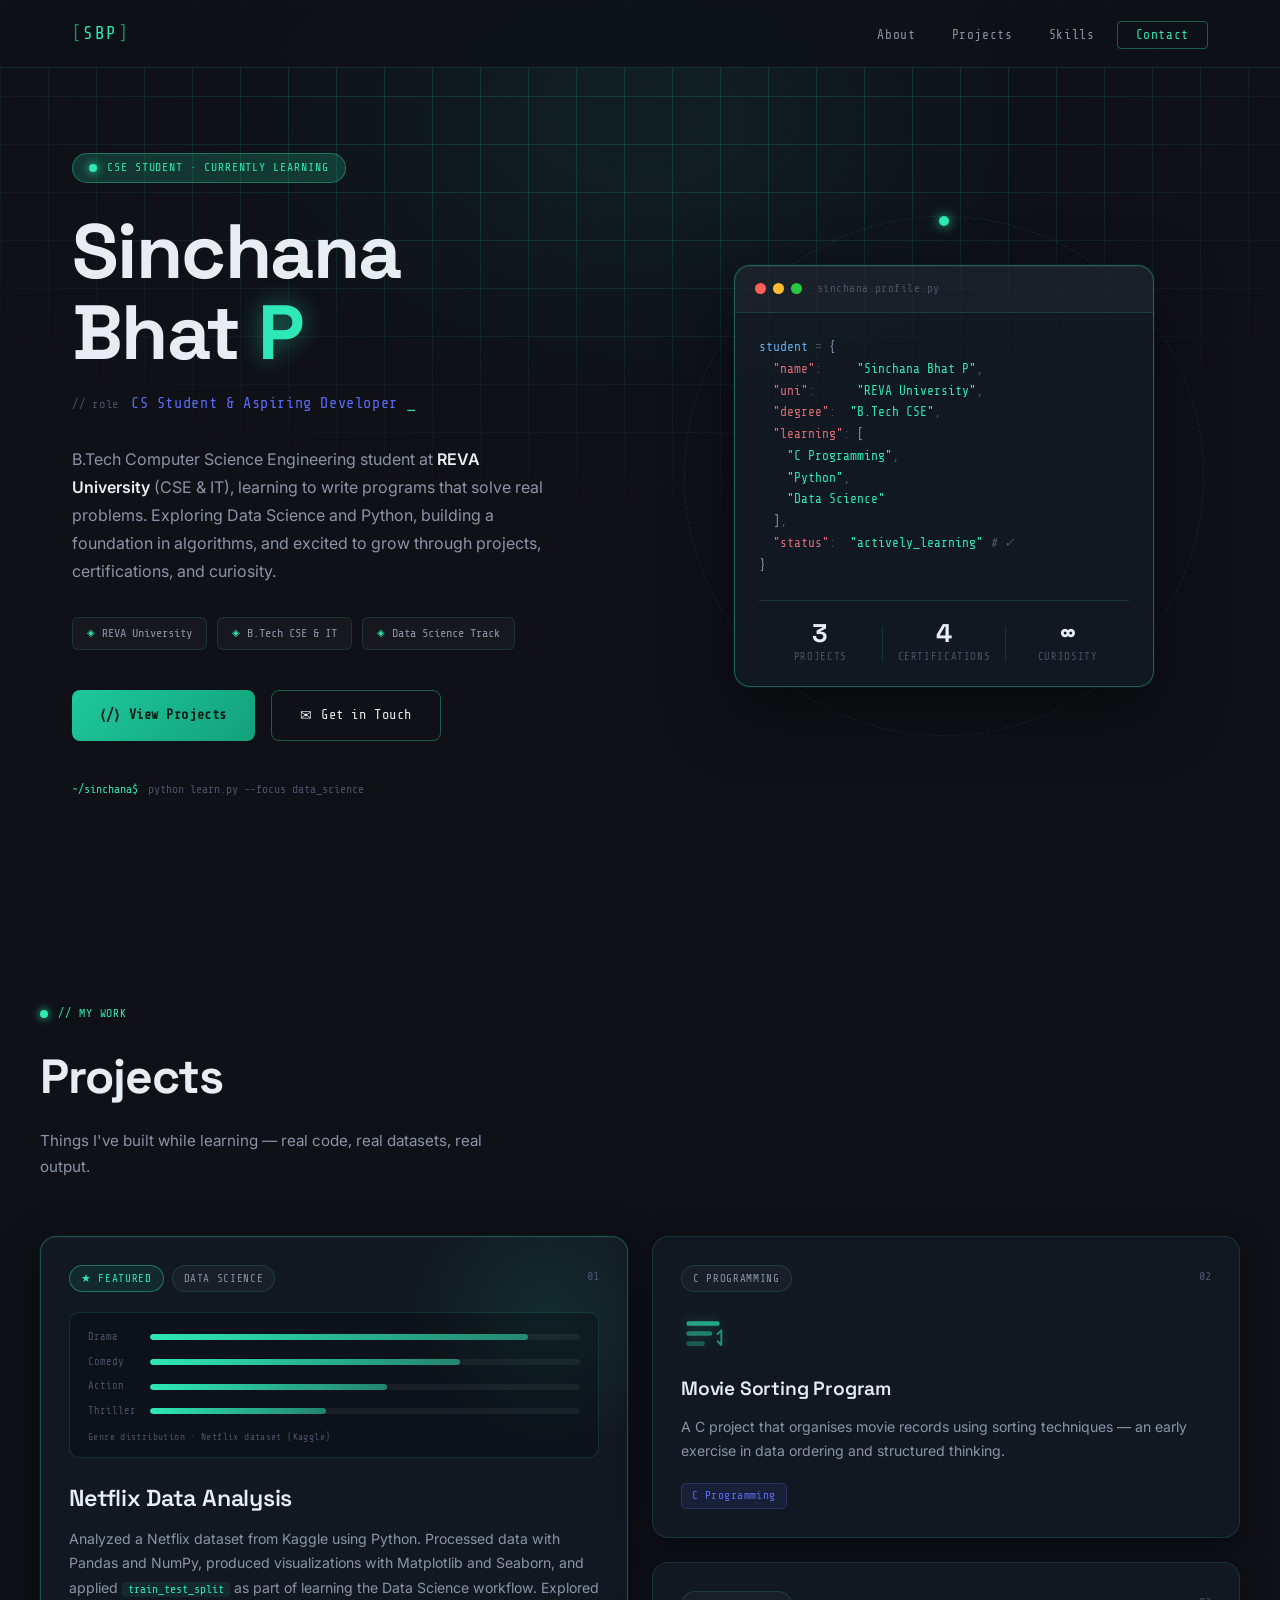
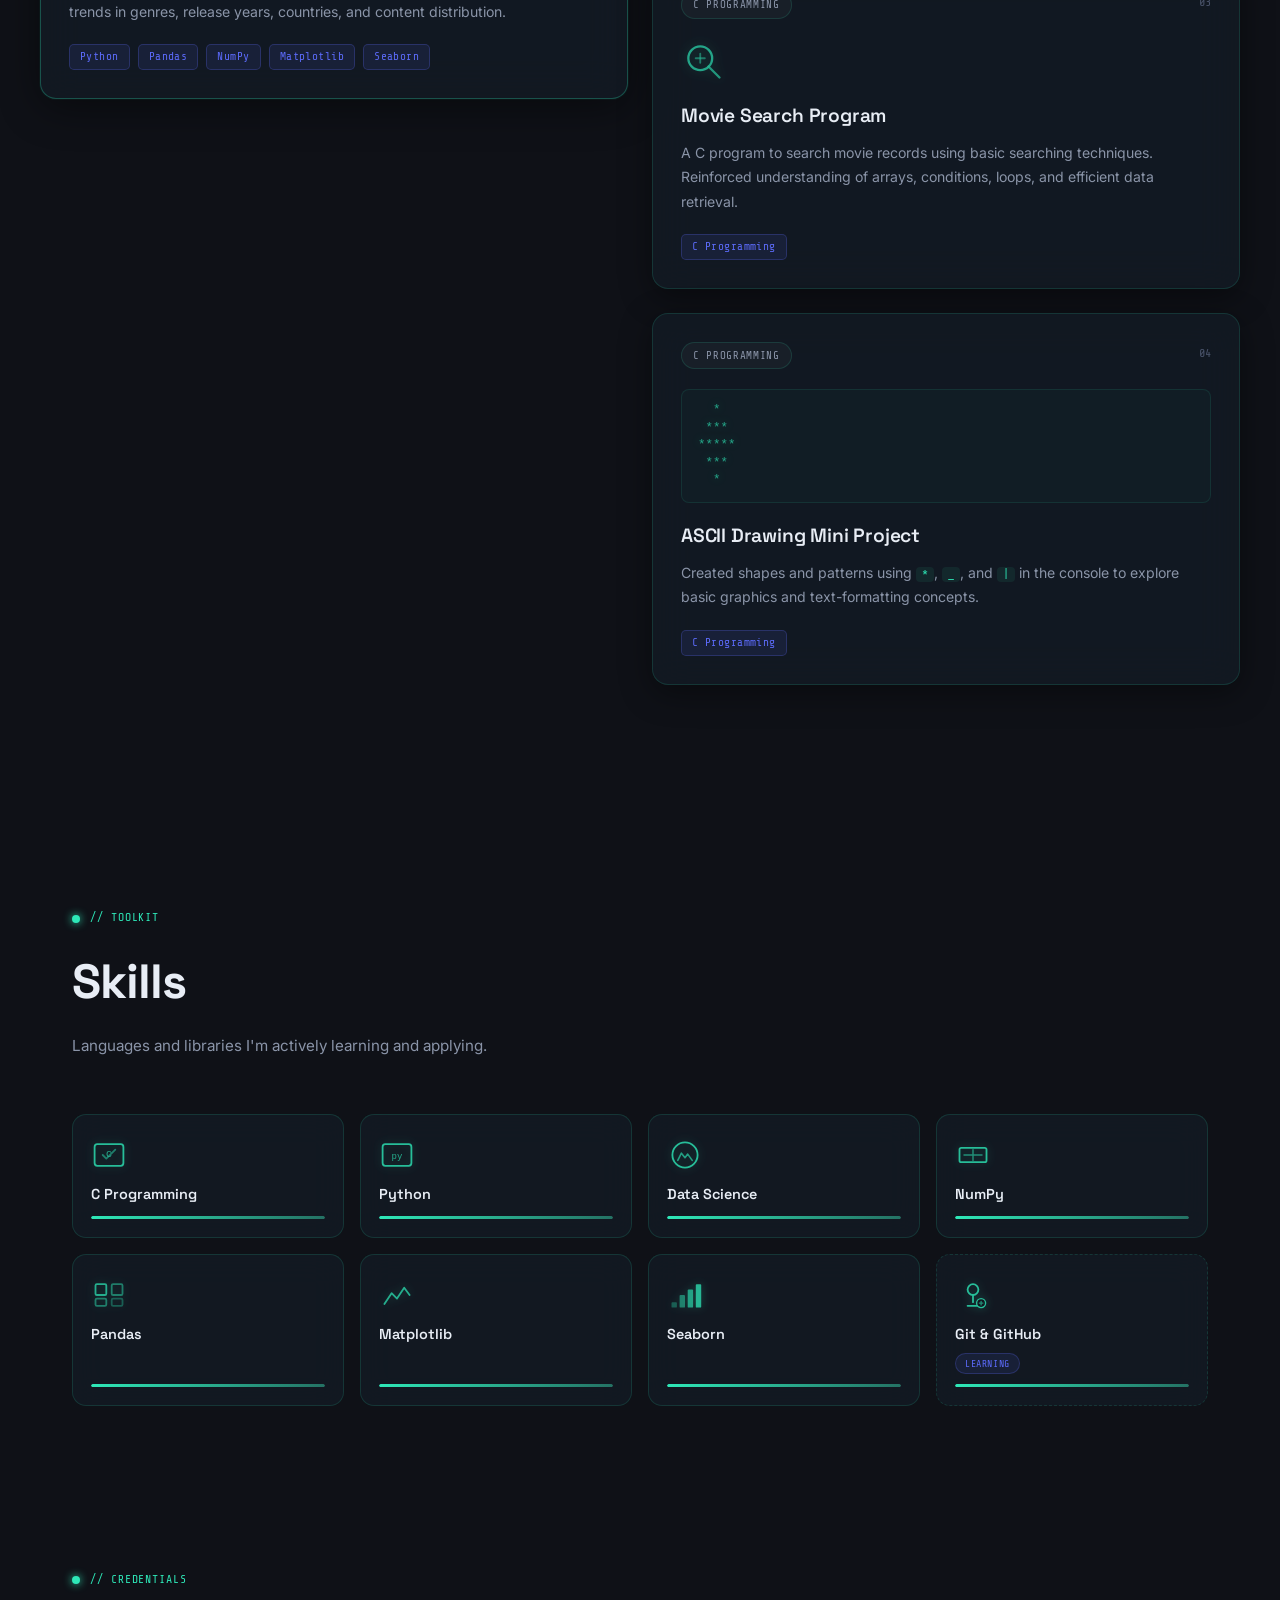
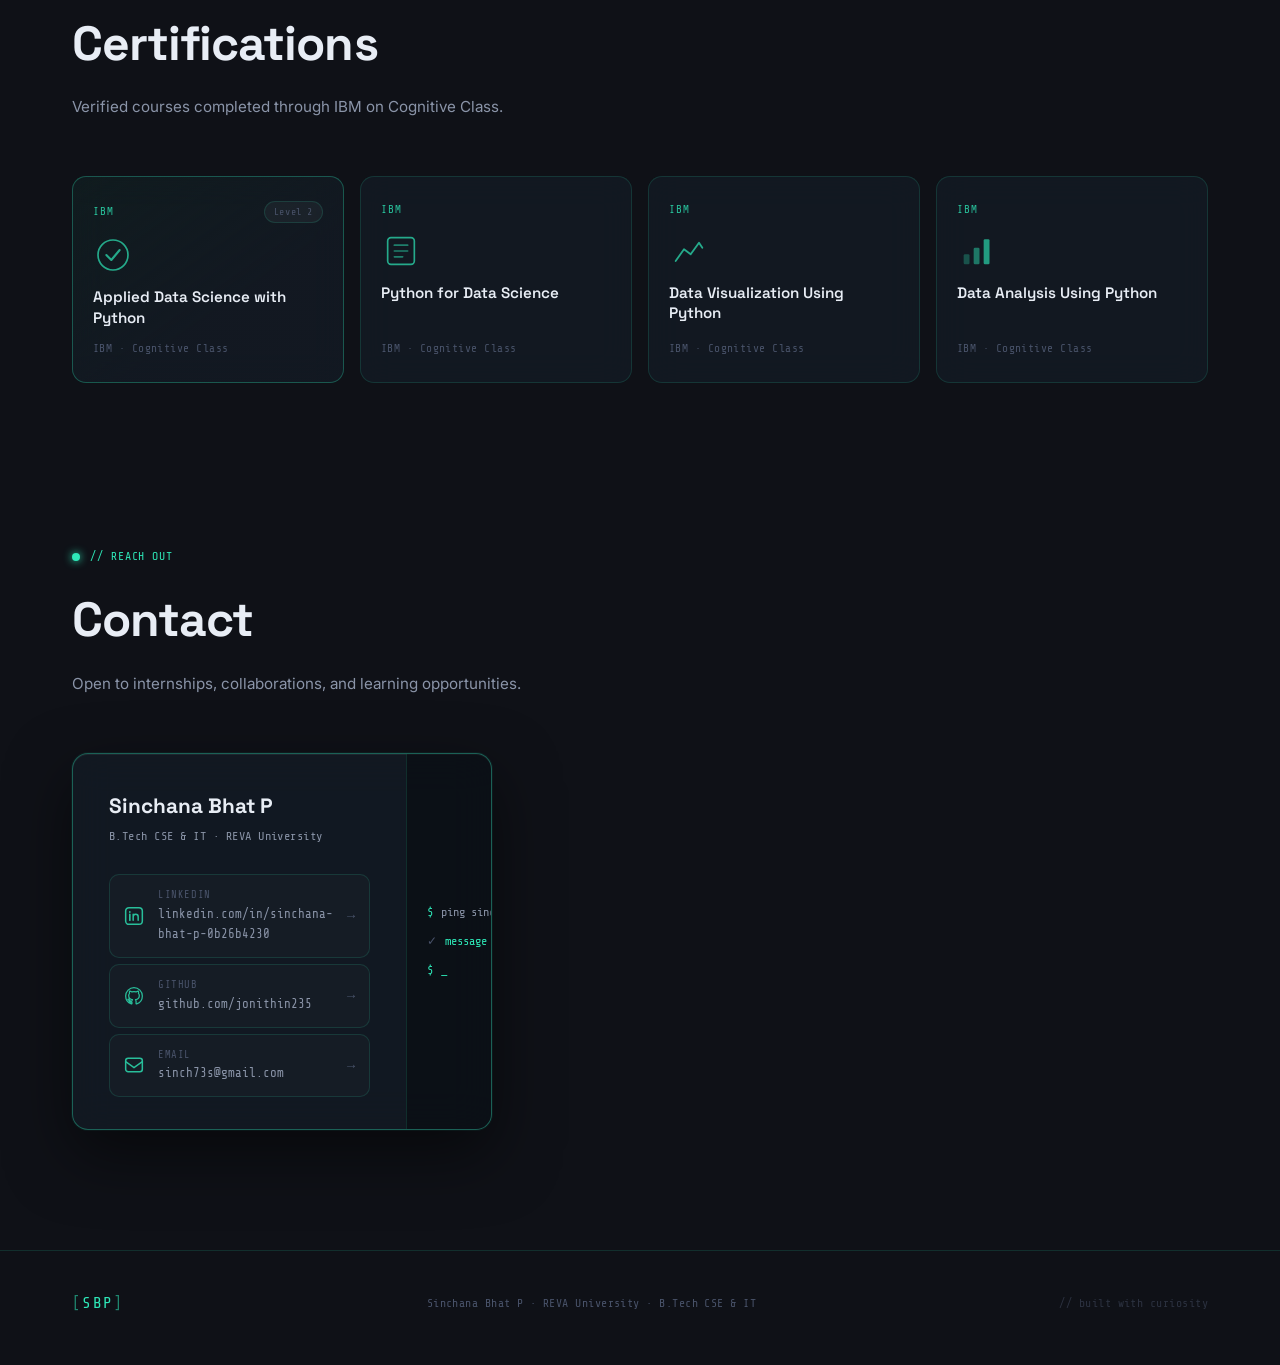
==== index.html @ 4b93aaf5 "Initial portfolio" ====
<!DOCTYPE html>
<html lang="en">
<head>
  <meta charset="UTF-8" />
  <meta name="viewport" content="width=device-width, initial-scale=1.0" />
  <title>Sinchana Bhat P — Portfolio</title>
  <link rel="stylesheet" href="style.css" />
  <link href="https://fonts.googleapis.com/css2?family=Share+Tech+Mono&family=Inter:wght@300;400;500;600&family=Space+Grotesk:wght@400;600;700&display=swap" rel="stylesheet" />
</head>
<body>

  <!-- Animated background grid -->
  <div class="bg-grid"></div>
  <div class="bg-glow"></div>

  <!-- Floating particles -->
  <div class="particles" aria-hidden="true">
    <span></span><span></span><span></span><span></span>
    <span></span><span></span><span></span><span></span>
  </div>

  <!-- ── NAVIGATION ── -->
  <header class="nav-wrapper" role="banner">
    <nav class="nav">
      <a href="#" class="nav-logo" aria-label="Home">
        <span class="logo-bracket">[</span>SBP<span class="logo-bracket">]</span>
      </a>

      <ul class="nav-links" role="list">
        <li><a href="#about" class="nav-link">About</a></li>
        <li><a href="#projects" class="nav-link">Projects</a></li>
        <li><a href="#skills" class="nav-link">Skills</a></li>
        <li><a href="#contact" class="nav-link nav-link--cta">Contact</a></li>
      </ul>

      <button class="nav-mobile-toggle" aria-label="Toggle menu" aria-expanded="false">
        <span></span><span></span><span></span>
      </button>
    </nav>
  </header>

  <!-- ── HERO ── -->
  <main>
    <section class="hero" id="about" aria-label="Hero section">

      <!-- Left column -->
      <div class="hero-content">

        <div class="hero-eyebrow">
          <span class="eyebrow-dot"></span>
          <span class="eyebrow-text">CSE Student · Currently Learning</span>
        </div>

        <h1 class="hero-name">
          <span class="name-line name-line--first">Sinchana</span>
          <span class="name-line name-line--last">Bhat <span class="name-accent">P</span></span>
        </h1>

        <div class="hero-title-bar">
          <span class="title-label">// role</span>
          <span class="title-value">CS Student &amp; Aspiring Developer <span class="cursor-blink">_</span></span>
        </div>

        <p class="hero-intro">
          B.Tech Computer Science Engineering student at <strong>REVA University</strong>
          (CSE &amp; IT), learning to write programs that solve real problems.
          Exploring Data Science and Python, building a foundation in algorithms,
          and excited to grow through projects, certifications, and curiosity.
        </p>

        <div class="hero-meta">
          <div class="meta-chip">
            <span class="chip-icon">◈</span>
            <span>REVA University</span>
          </div>
          <div class="meta-chip">
            <span class="chip-icon">◈</span>
            <span>B.Tech CSE &amp; IT</span>
          </div>
          <div class="meta-chip">
            <span class="chip-icon">◈</span>
            <span>Data Science Track</span>
          </div>
        </div>

        <div class="hero-cta">
          <a href="#projects" class="btn btn--primary">
            <span class="btn-inner">
              <span class="btn-icon">⟨/⟩</span>
              View Projects
            </span>
            <span class="btn-glow"></span>
          </a>
          <a href="#contact" class="btn btn--ghost">
            <span class="btn-inner">
              <span class="btn-icon">✉</span>
              Get in Touch
            </span>
          </a>
        </div>

        <!-- Terminal line -->
        <div class="hero-terminal">
          <span class="terminal-prompt">~/sinchana$</span>
          <span class="terminal-cmd">python learn.py --focus data_science</span>
        </div>
      </div>

      <!-- Right column: glass card -->
      <div class="hero-card-col" aria-hidden="true">
        <div class="glass-card">
          <div class="card-header">
            <span class="card-dot card-dot--red"></span>
            <span class="card-dot card-dot--yellow"></span>
            <span class="card-dot card-dot--green"></span>
            <span class="card-filename">sinchana.profile.py</span>
          </div>
          <div class="card-body">
<pre class="card-code"><span class="code-v">student</span> <span class="code-op">=</span> {
  <span class="code-prop">"name"</span><span class="code-op">:</span>     <span class="code-str">"Sinchana Bhat P"</span><span class="code-op">,</span>
  <span class="code-prop">"uni"</span><span class="code-op">:</span>      <span class="code-str">"REVA University"</span><span class="code-op">,</span>
  <span class="code-prop">"degree"</span><span class="code-op">:</span>  <span class="code-str">"B.Tech CSE"</span><span class="code-op">,</span>
  <span class="code-prop">"learning"</span><span class="code-op">:</span> [
    <span class="code-str">"C Programming"</span><span class="code-op">,</span>
    <span class="code-str">"Python"</span><span class="code-op">,</span>
    <span class="code-str">"Data Science"</span>
  ]<span class="code-op">,</span>
  <span class="code-prop">"status"</span><span class="code-op">:</span>  <span class="code-str">"actively_learning"</span> <span class="code-comment"># ✓</span>
}</pre>

            <div class="card-stats">
              <div class="stat">
                <span class="stat-num">3</span>
                <span class="stat-label">Projects</span>
              </div>
              <div class="stat-divider"></div>
              <div class="stat">
                <span class="stat-num">4</span>
                <span class="stat-label">Certifications</span>
              </div>
              <div class="stat-divider"></div>
              <div class="stat">
                <span class="stat-num">∞</span>
                <span class="stat-label">Curiosity</span>
              </div>
            </div>
          </div>
        </div>

        <!-- Orbiting ring -->
        <div class="orbit-ring"></div>
        <div class="orbit-dot"></div>
      </div>

    </section>

    <!-- ── PROJECTS ── -->
    <section class="projects" id="projects" aria-label="Projects section">

      <div class="projects-inner">

        <div class="section-eyebrow">
          <span class="eyebrow-dot"></span>
          <span class="eyebrow-text">// my work</span>
        </div>
        <h2 class="section-title">Projects</h2>
        <p class="section-sub">Things I've built while learning — real code, real datasets, real output.</p>

        <div class="projects-grid">

          <!-- ── FEATURED: Netflix Data Analysis ── -->
          <article class="proj-card proj-card--featured" aria-label="Featured project">
            <div class="proj-card-inner">

              <div class="proj-header">
                <div class="proj-badges">
                  <span class="proj-badge proj-badge--featured">★ Featured</span>
                  <span class="proj-badge">Data Science</span>
                </div>
                <div class="proj-num">01</div>
              </div>

              <div class="proj-viz" aria-hidden="true">
                <div class="viz-bar-group">
                  <div class="viz-label">Drama</div>
                  <div class="viz-bar"><div class="viz-fill" style="--w:88%"></div></div>
                </div>
                <div class="viz-bar-group">
                  <div class="viz-label">Comedy</div>
                  <div class="viz-bar"><div class="viz-fill" style="--w:72%"></div></div>
                </div>
                <div class="viz-bar-group">
                  <div class="viz-label">Action</div>
                  <div class="viz-bar"><div class="viz-fill" style="--w:55%"></div></div>
                </div>
                <div class="viz-bar-group">
                  <div class="viz-label">Thriller</div>
                  <div class="viz-bar"><div class="viz-fill" style="--w:41%"></div></div>
                </div>
                <div class="viz-caption">Genre distribution · Netflix dataset (Kaggle)</div>
              </div>

              <h3 class="proj-title">Netflix Data Analysis</h3>
              <p class="proj-desc">
                Analyzed a Netflix dataset from Kaggle using Python. Processed data with
                Pandas and NumPy, produced visualizations with Matplotlib and Seaborn, and
                applied <code>train_test_split</code> as part of learning the Data Science
                workflow. Explored trends in genres, release years, countries, and content
                distribution.
              </p>

              <ul class="proj-tech" aria-label="Technologies used">
                <li class="tech-tag">Python</li>
                <li class="tech-tag">Pandas</li>
                <li class="tech-tag">NumPy</li>
                <li class="tech-tag">Matplotlib</li>
                <li class="tech-tag">Seaborn</li>
              </ul>

            </div>
            <div class="proj-card-glow" aria-hidden="true"></div>
          </article>

          <!-- ── SMALL CARDS ── -->
          <div class="proj-col-small">

            <!-- Movie Sorting Program -->
            <article class="proj-card proj-card--sm" aria-label="Movie Sorting Program">
              <div class="proj-card-inner">

                <div class="proj-header">
                  <span class="proj-badge">C Programming</span>
                  <div class="proj-num">02</div>
                </div>

                <div class="proj-icon-wrap" aria-hidden="true">
                  <svg class="proj-icon" viewBox="0 0 48 48" fill="none" xmlns="http://www.w3.org/2000/svg">
                    <rect x="6" y="10" width="36" height="5" rx="2" fill="currentColor" opacity="0.9"/>
                    <rect x="6" y="21" width="28" height="5" rx="2" fill="currentColor" opacity="0.65"/>
                    <rect x="6" y="32" width="20" height="5" rx="2" fill="currentColor" opacity="0.4"/>
                    <polyline points="40,24 44,20 44,36 40,32" stroke="currentColor" stroke-width="2" stroke-linecap="round" stroke-linejoin="round" opacity="0.8"/>
                  </svg>
                </div>

                <h3 class="proj-title">Movie Sorting Program</h3>
                <p class="proj-desc">
                  A C project that organises movie records using sorting techniques —
                  an early exercise in data ordering and structured thinking.
                </p>

                <ul class="proj-tech" aria-label="Technologies used">
                  <li class="tech-tag">C Programming</li>
                </ul>

              </div>
            </article>

            <!-- Movie Search Program -->
            <article class="proj-card proj-card--sm" aria-label="Movie Search Program">
              <div class="proj-card-inner">

                <div class="proj-header">
                  <span class="proj-badge">C Programming</span>
                  <div class="proj-num">03</div>
                </div>

                <div class="proj-icon-wrap" aria-hidden="true">
                  <svg class="proj-icon" viewBox="0 0 48 48" fill="none" xmlns="http://www.w3.org/2000/svg">
                    <circle cx="21" cy="21" r="13" stroke="currentColor" stroke-width="2.5" opacity="0.9"/>
                    <line x1="30" y1="30" x2="42" y2="42" stroke="currentColor" stroke-width="2.5" stroke-linecap="round" opacity="0.8"/>
                    <line x1="16" y1="21" x2="26" y2="21" stroke="currentColor" stroke-width="2" stroke-linecap="round" opacity="0.6"/>
                    <line x1="21" y1="16" x2="21" y2="26" stroke="currentColor" stroke-width="2" stroke-linecap="round" opacity="0.6"/>
                  </svg>
                </div>

                <h3 class="proj-title">Movie Search Program</h3>
                <p class="proj-desc">
                  A C program to search movie records using basic searching techniques.
                  Reinforced understanding of arrays, conditions, loops, and efficient
                  data retrieval.
                </p>

                <ul class="proj-tech" aria-label="Technologies used">
                  <li class="tech-tag">C Programming</li>
                </ul>

              </div>
            </article>

            <!-- ASCII Drawing Mini Project -->
            <article class="proj-card proj-card--sm" aria-label="ASCII Drawing Mini Project">
              <div class="proj-card-inner">

                <div class="proj-header">
                  <span class="proj-badge">C Programming</span>
                  <div class="proj-num">04</div>
                </div>

                <div class="proj-ascii-preview" aria-hidden="true">
<pre>  *
 ***
*****
 ***
  *</pre>
                </div>

                <h3 class="proj-title">ASCII Drawing Mini Project</h3>
                <p class="proj-desc">
                  Created shapes and patterns using <code>*</code>, <code>_</code>, and
                  <code>|</code> in the console to explore basic graphics and text-formatting
                  concepts.
                </p>

                <ul class="proj-tech" aria-label="Technologies used">
                  <li class="tech-tag">C Programming</li>
                </ul>

              </div>
            </article>

          </div><!-- /proj-col-small -->

        </div><!-- /projects-grid -->
      </div><!-- /projects-inner -->
    </section>


    <!-- ── SKILLS ── -->
    <section class="skills-section" id="skills" aria-label="Skills section">
      <div class="section-inner">

        <div class="section-eyebrow">
          <span class="eyebrow-dot"></span>
          <span class="eyebrow-text">// toolkit</span>
        </div>
        <h2 class="section-title">Skills</h2>
        <p class="section-sub">Languages and libraries I'm actively learning and applying.</p>

        <div class="skills-grid">
          <div class="skill-card">
            <div class="skill-icon" aria-hidden="true">
              <svg viewBox="0 0 40 40" fill="none"><rect x="4" y="8" width="32" height="24" rx="3" stroke="currentColor" stroke-width="2"/><path d="M13 20l4 4 10-10" stroke="currentColor" stroke-width="2" stroke-linecap="round" stroke-linejoin="round" opacity="0.6"/><text x="20" y="22" text-anchor="middle" font-family="monospace" font-size="11" fill="currentColor" opacity="0.9">C</text></svg>
            </div>
            <span class="skill-name">C Programming</span>
            <div class="skill-bar"><div class="skill-fill" style="--sw:70%"></div></div>
          </div>

          <div class="skill-card">
            <div class="skill-icon" aria-hidden="true">
              <svg viewBox="0 0 40 40" fill="none"><rect x="4" y="8" width="32" height="24" rx="3" stroke="currentColor" stroke-width="2"/><text x="20" y="24" text-anchor="middle" font-family="monospace" font-size="10" fill="currentColor" opacity="0.9">py</text></svg>
            </div>
            <span class="skill-name">Python</span>
            <div class="skill-bar"><div class="skill-fill" style="--sw:65%"></div></div>
          </div>

          <div class="skill-card">
            <div class="skill-icon" aria-hidden="true">
              <svg viewBox="0 0 40 40" fill="none"><circle cx="20" cy="20" r="14" stroke="currentColor" stroke-width="2"/><path d="M12 26l4-8 4 5 3-4 5 7" stroke="currentColor" stroke-width="1.8" stroke-linecap="round" stroke-linejoin="round" opacity="0.8"/></svg>
            </div>
            <span class="skill-name">Data Science</span>
            <div class="skill-bar"><div class="skill-fill" style="--sw:55%"></div></div>
          </div>

          <div class="skill-card">
            <div class="skill-icon" aria-hidden="true">
              <svg viewBox="0 0 40 40" fill="none"><rect x="5" y="12" width="30" height="16" rx="2" stroke="currentColor" stroke-width="2"/><path d="M10 20h20M20 14v12" stroke="currentColor" stroke-width="1.6" stroke-linecap="round" opacity="0.7"/></svg>
            </div>
            <span class="skill-name">NumPy</span>
            <div class="skill-bar"><div class="skill-fill" style="--sw:60%"></div></div>
          </div>

          <div class="skill-card">
            <div class="skill-icon" aria-hidden="true">
              <svg viewBox="0 0 40 40" fill="none"><rect x="5" y="8" width="12" height="12" rx="1.5" stroke="currentColor" stroke-width="2" opacity="0.9"/><rect x="23" y="8" width="12" height="12" rx="1.5" stroke="currentColor" stroke-width="2" opacity="0.6"/><rect x="5" y="24" width="12" height="8" rx="1.5" stroke="currentColor" stroke-width="2" opacity="0.6"/><rect x="23" y="24" width="12" height="8" rx="1.5" stroke="currentColor" stroke-width="2" opacity="0.4"/></svg>
            </div>
            <span class="skill-name">Pandas</span>
            <div class="skill-bar"><div class="skill-fill" style="--sw:60%"></div></div>
          </div>

          <div class="skill-card">
            <div class="skill-icon" aria-hidden="true">
              <svg viewBox="0 0 40 40" fill="none"><polyline points="6,30 14,18 20,24 28,12 34,20" stroke="currentColor" stroke-width="2" stroke-linecap="round" stroke-linejoin="round" opacity="0.9"/></svg>
            </div>
            <span class="skill-name">Matplotlib</span>
            <div class="skill-bar"><div class="skill-fill" style="--sw:55%"></div></div>
          </div>

          <div class="skill-card">
            <div class="skill-icon" aria-hidden="true">
              <svg viewBox="0 0 40 40" fill="none"><rect x="5" y="28" width="6" height="6" rx="1" fill="currentColor" opacity="0.4"/><rect x="14" y="20" width="6" height="14" rx="1" fill="currentColor" opacity="0.6"/><rect x="23" y="14" width="6" height="20" rx="1" fill="currentColor" opacity="0.8"/><rect x="32" y="8" width="6" height="26" rx="1" fill="currentColor" opacity="0.95"/></svg>
            </div>
            <span class="skill-name">Seaborn</span>
            <div class="skill-bar"><div class="skill-fill" style="--sw:50%"></div></div>
          </div>

          <div class="skill-card skill-card--learning">
            <div class="skill-icon" aria-hidden="true">
              <svg viewBox="0 0 40 40" fill="none"><circle cx="20" cy="14" r="6" stroke="currentColor" stroke-width="2"/><path d="M20 20v8m-6 4h12" stroke="currentColor" stroke-width="2" stroke-linecap="round"/><circle cx="29" cy="29" r="5" fill="var(--bg-surface)" stroke="currentColor" stroke-width="1.5"/><path d="M27 29h4M29 27v4" stroke="currentColor" stroke-width="1.5" stroke-linecap="round" opacity="0.7"/></svg>
            </div>
            <span class="skill-name">Git &amp; GitHub</span>
            <span class="skill-learning-badge">Learning</span>
            <div class="skill-bar"><div class="skill-fill" style="--sw:30%"></div></div>
          </div>
        </div>
      </div>
    </section>

    <!-- ── CERTIFICATIONS ── -->
    <section class="certs-section" id="certs" aria-label="Certifications section">
      <div class="section-inner">

        <div class="section-eyebrow">
          <span class="eyebrow-dot"></span>
          <span class="eyebrow-text">// credentials</span>
        </div>
        <h2 class="section-title">Certifications</h2>
        <p class="section-sub">Verified courses completed through IBM on Cognitive Class.</p>

        <div class="certs-grid">

          <div class="cert-card cert-card--primary">
            <div class="cert-issuer-row">
              <span class="cert-issuer">IBM</span>
              <span class="cert-level">Level 2</span>
            </div>
            <div class="cert-icon" aria-hidden="true">
              <svg viewBox="0 0 48 48" fill="none"><circle cx="24" cy="24" r="18" stroke="currentColor" stroke-width="2"/><path d="M16 24l6 6 10-12" stroke="currentColor" stroke-width="2.5" stroke-linecap="round" stroke-linejoin="round"/></svg>
            </div>
            <h3 class="cert-title">Applied Data Science with Python</h3>
            <p class="cert-meta">IBM · Cognitive Class</p>
          </div>

          <div class="cert-card">
            <div class="cert-issuer-row">
              <span class="cert-issuer">IBM</span>
            </div>
            <div class="cert-icon" aria-hidden="true">
              <svg viewBox="0 0 48 48" fill="none"><rect x="8" y="8" width="32" height="32" rx="4" stroke="currentColor" stroke-width="2"/><path d="M16 24h16M16 17h16M16 31h10" stroke="currentColor" stroke-width="2" stroke-linecap="round" opacity="0.7"/></svg>
            </div>
            <h3 class="cert-title">Python for Data Science</h3>
            <p class="cert-meta">IBM · Cognitive Class</p>
          </div>

          <div class="cert-card">
            <div class="cert-issuer-row">
              <span class="cert-issuer">IBM</span>
            </div>
            <div class="cert-icon" aria-hidden="true">
              <svg viewBox="0 0 48 48" fill="none"><polyline points="8,36 18,22 26,28 36,14 40,20" stroke="currentColor" stroke-width="2.2" stroke-linecap="round" stroke-linejoin="round"/></svg>
            </div>
            <h3 class="cert-title">Data Visualization Using Python</h3>
            <p class="cert-meta">IBM · Cognitive Class</p>
          </div>

          <div class="cert-card">
            <div class="cert-issuer-row">
              <span class="cert-issuer">IBM</span>
            </div>
            <div class="cert-icon" aria-hidden="true">
              <svg viewBox="0 0 48 48" fill="none"><rect x="8" y="28" width="7" height="12" rx="1.5" fill="currentColor" opacity="0.4"/><rect x="20" y="20" width="7" height="20" rx="1.5" fill="currentColor" opacity="0.65"/><rect x="32" y="10" width="7" height="30" rx="1.5" fill="currentColor" opacity="0.9"/></svg>
            </div>
            <h3 class="cert-title">Data Analysis Using Python</h3>
            <p class="cert-meta">IBM · Cognitive Class</p>
          </div>

        </div>
      </div>
    </section>

    <!-- ── CONTACT ── -->
    <section class="contact-section" id="contact" aria-label="Contact section">
      <div class="section-inner">

        <div class="section-eyebrow">
          <span class="eyebrow-dot"></span>
          <span class="eyebrow-text">// reach out</span>
        </div>
        <h2 class="section-title">Contact</h2>
        <p class="section-sub">Open to internships, collaborations, and learning opportunities.</p>

        <div class="contact-wrapper">

          <div class="contact-card glass-card">
            <div class="contact-info">
              <div class="contact-name-block">
                <p class="contact-name">Sinchana Bhat P</p>
                <p class="contact-uni">B.Tech CSE &amp; IT · REVA University</p>
              </div>

              <ul class="contact-links" role="list">
                <li>
                  <a href="https://www.linkedin.com/in/sinchana-bhat-p-0b26b4230" class="contact-link" aria-label="LinkedIn profile" target="_blank" rel="noopener noreferrer">
                    <span class="contact-link-icon" aria-hidden="true">
                      <svg viewBox="0 0 24 24" fill="none"><rect x="2" y="2" width="20" height="20" rx="4" stroke="currentColor" stroke-width="1.8"/><path d="M7 10v7M7 7v.5" stroke="currentColor" stroke-width="2" stroke-linecap="round"/><path d="M11 17v-4a3 3 0 016 0v4M11 10v7" stroke="currentColor" stroke-width="1.8" stroke-linecap="round"/></svg>
                    </span>
                    <span class="contact-link-text">
                      <span class="contact-link-label">LinkedIn</span>
                      <span class="contact-link-val">linkedin.com/in/sinchana-bhat-p-0b26b4230</span>
                    </span>
                    <span class="contact-link-arrow">→</span>
                  </a>
                </li>
                <li>
                  <a href="https://github.com/jonithin235" class="contact-link" aria-label="GitHub profile" target="_blank" rel="noopener noreferrer">
                    <span class="contact-link-icon" aria-hidden="true">
                      <svg viewBox="0 0 24 24" fill="none"><path d="M12 2C6.477 2 2 6.477 2 12c0 4.418 2.865 8.166 6.839 9.489.5.092.682-.217.682-.482 0-.237-.009-.868-.013-1.703-2.782.604-3.369-1.34-3.369-1.34-.454-1.156-1.11-1.464-1.11-1.464-.908-.62.069-.608.069-.608 1.003.07 1.531 1.03 1.531 1.03.892 1.529 2.341 1.087 2.91.832.092-.647.35-1.088.636-1.338-2.22-.253-4.555-1.11-4.555-4.943 0-1.091.39-1.984 1.029-2.683-.103-.253-.446-1.27.098-2.647 0 0 .84-.269 2.75 1.025A9.578 9.578 0 0112 6.836c.85.004 1.705.114 2.504.336 1.909-1.294 2.747-1.025 2.747-1.025.546 1.377.202 2.394.1 2.647.64.699 1.028 1.592 1.028 2.683 0 3.842-2.339 4.687-4.566 4.935.359.309.678.919.678 1.852 0 1.336-.012 2.415-.012 2.743 0 .267.18.578.688.48C19.138 20.163 22 16.418 22 12c0-5.523-4.477-10-10-10z" stroke="currentColor" stroke-width="1.5" stroke-linejoin="round"/></svg>
                    </span>
                    <span class="contact-link-text">
                      <span class="contact-link-label">GitHub</span>
                      <span class="contact-link-val">github.com/jonithin235</span>
                    </span>
                    <span class="contact-link-arrow">→</span>
                  </a>
                </li>
                <li>
                  <a href="mailto:sinch73s@gmail.com" class="contact-link" aria-label="Email">
                    <span class="contact-link-icon" aria-hidden="true">
                      <svg viewBox="0 0 24 24" fill="none"><rect x="2" y="4" width="20" height="16" rx="3" stroke="currentColor" stroke-width="1.8"/><path d="M2 8l10 7 10-7" stroke="currentColor" stroke-width="1.8" stroke-linecap="round"/></svg>
                    </span>
                    <span class="contact-link-text">
                      <span class="contact-link-label">Email</span>
                      <span class="contact-link-val">sinch73s@gmail.com</span>
                    </span>
                    <span class="contact-link-arrow">→</span>
                  </a>
                </li>
              </ul>
            </div>

            <div class="contact-terminal" aria-hidden="true">
              <div class="ct-line"><span class="ct-prompt">$</span> <span class="ct-cmd">ping sinchana --msg "hello"</span></div>
              <div class="ct-line ct-response">✓ <span class="ct-ok">message delivered</span></div>
              <div class="ct-line"><span class="ct-prompt">$</span> <span class="cursor-blink">_</span></div>
            </div>
          </div>

        </div>
      </div>
    </section>

    <!-- ── FOOTER ── -->
    <footer class="site-footer">
      <div class="section-inner">
        <div class="footer-inner">
          <span class="footer-logo"><span class="logo-bracket">[</span>SBP<span class="logo-bracket">]</span></span>
          <span class="footer-copy">Sinchana Bhat P · REVA University · B.Tech CSE &amp; IT</span>
          <span class="footer-mono">// built with curiosity</span>
        </div>
      </div>
    </footer>

  </main>

  <script>
    const toggle = document.querySelector('.nav-mobile-toggle');
    const links  = document.querySelector('.nav-links');
    toggle.addEventListener('click', () => {
      const open = links.classList.toggle('is-open');
      toggle.setAttribute('aria-expanded', open);
    });
    links.querySelectorAll('.nav-link').forEach(l =>
      l.addEventListener('click', () => {
        links.classList.remove('is-open');
        toggle.setAttribute('aria-expanded', false);
      })
    );
  </script>
</body>
</html>
---- style.css ----
/* ═══════════════════════════════════════════════
   TOKENS
═══════════════════════════════════════════════ */
:root {
  /* Palette */
  --bg:          #0f1117;
  --bg-surface:  #141720;
  --bg-card:     rgba(20, 28, 38, 0.72);
  --neon:        #2ee8b8;
  --neon-dim:    rgba(46, 232, 184, 0.18);
  --neon-glow:   rgba(46, 232, 184, 0.45);
  --accent-sec:  #5b6af7;
  --text-hi:     #e8edf5;
  --text-mid:    #8a94a8;
  --text-lo:     #49536a;
  --border:      rgba(46, 232, 184, 0.14);
  --border-hi:   rgba(46, 232, 184, 0.35);

  /* Type */
  --font-display: 'Space Grotesk', sans-serif;
  --font-body:    'Inter', sans-serif;
  --font-mono:    'Share Tech Mono', monospace;

  /* Spacing */
  --nav-h: 68px;
}

/* ═══════════════════════════════════════════════
   RESET & BASE
═══════════════════════════════════════════════ */
*, *::before, *::after { box-sizing: border-box; margin: 0; padding: 0; }

html { scroll-behavior: smooth; }

body {
  background: var(--bg);
  color: var(--text-hi);
  font-family: var(--font-body);
  font-size: 16px;
  line-height: 1.6;
  min-height: 100vh;
  overflow-x: hidden;
}

a { text-decoration: none; color: inherit; }
ul { list-style: none; }

/* ═══════════════════════════════════════════════
   BACKGROUND — GRID & GLOW
═══════════════════════════════════════════════ */
.bg-grid {
  position: fixed;
  inset: 0;
  background-image:
    linear-gradient(var(--border) 1px, transparent 1px),
    linear-gradient(90deg, var(--border) 1px, transparent 1px);
  background-size: 48px 48px;
  pointer-events: none;
  z-index: 0;
  mask-image: radial-gradient(ellipse 70% 60% at 50% 0%, black 40%, transparent 100%);
}

.bg-glow {
  position: fixed;
  top: -20%;
  left: 50%;
  transform: translateX(-50%);
  width: 900px;
  height: 600px;
  background: radial-gradient(ellipse, rgba(46,232,184,0.07) 0%, transparent 70%);
  pointer-events: none;
  z-index: 0;
}

/* ═══════════════════════════════════════════════
   PARTICLES
═══════════════════════════════════════════════ */
.particles {
  position: fixed;
  inset: 0;
  pointer-events: none;
  z-index: 0;
}

.particles span {
  position: absolute;
  display: block;
  width: 3px;
  height: 3px;
  border-radius: 50%;
  background: var(--neon);
  opacity: 0;
  animation: float-up 12s infinite;
}

.particles span:nth-child(1)  { left: 12%;  animation-delay: 0s;   animation-duration: 11s; }
.particles span:nth-child(2)  { left: 26%;  animation-delay: 2s;   animation-duration: 14s; width:2px; height:2px; }
.particles span:nth-child(3)  { left: 43%;  animation-delay: 4s;   animation-duration: 10s; }
.particles span:nth-child(4)  { left: 57%;  animation-delay: 1.5s; animation-duration: 13s; width:2px; height:2px; }
.particles span:nth-child(5)  { left: 70%;  animation-delay: 3s;   animation-duration: 15s; }
.particles span:nth-child(6)  { left: 82%;  animation-delay: 5s;   animation-duration: 11s; width:2px; height:2px; }
.particles span:nth-child(7)  { left: 35%;  animation-delay: 6s;   animation-duration: 12s; }
.particles span:nth-child(8)  { left: 90%;  animation-delay: 7s;   animation-duration: 16s; width:2px; height:2px; }

@keyframes float-up {
  0%   { bottom: -10px; opacity: 0; }
  10%  { opacity: 0.7; }
  90%  { opacity: 0.4; }
  100% { bottom: 105vh; opacity: 0; }
}

/* ═══════════════════════════════════════════════
   NAVIGATION
═══════════════════════════════════════════════ */
.nav-wrapper {
  position: fixed;
  top: 0; left: 0; right: 0;
  z-index: 100;
  height: var(--nav-h);
  backdrop-filter: blur(16px) saturate(1.4);
  -webkit-backdrop-filter: blur(16px) saturate(1.4);
  background: rgba(15, 17, 23, 0.75);
  border-bottom: 1px solid var(--border);
  animation: slide-down 0.6s ease both;
}

@keyframes slide-down {
  from { transform: translateY(-100%); opacity: 0; }
  to   { transform: translateY(0);     opacity: 1; }
}

.nav {
  max-width: 1200px;
  margin: 0 auto;
  padding: 0 32px;
  height: 100%;
  display: flex;
  align-items: center;
  justify-content: space-between;
  gap: 24px;
}

/* Logo */
.nav-logo {
  font-family: var(--font-mono);
  font-size: 1.1rem;
  color: var(--neon);
  letter-spacing: 0.08em;
  transition: text-shadow 0.3s;
}
.nav-logo:hover { text-shadow: 0 0 12px var(--neon-glow); }
.logo-bracket { opacity: 0.55; }

/* Links */
.nav-links {
  display: flex;
  align-items: center;
  gap: 8px;
}

.nav-link {
  font-family: var(--font-mono);
  font-size: 0.8rem;
  letter-spacing: 0.05em;
  color: var(--text-mid);
  padding: 6px 14px;
  border-radius: 4px;
  transition: color 0.2s, background 0.2s;
}
.nav-link:hover { color: var(--neon); background: var(--neon-dim); }

.nav-link--cta {
  color: var(--neon);
  border: 1px solid var(--border-hi);
  padding: 6px 18px;
}
.nav-link--cta:hover {
  background: var(--neon-dim);
  box-shadow: 0 0 14px var(--neon-glow);
}

/* Mobile toggle */
.nav-mobile-toggle {
  display: none;
  flex-direction: column;
  gap: 5px;
  background: none;
  border: none;
  cursor: pointer;
  padding: 4px;
}
.nav-mobile-toggle span {
  display: block;
  width: 22px;
  height: 2px;
  background: var(--text-mid);
  border-radius: 2px;
  transition: background 0.2s;
}
.nav-mobile-toggle:hover span { background: var(--neon); }

/* ═══════════════════════════════════════════════
   HERO LAYOUT
═══════════════════════════════════════════════ */
.hero {
  position: relative;
  z-index: 1;
  min-height: 100vh;
  padding-top: calc(var(--nav-h) + 64px);
  padding-bottom: 80px;
  padding-left: 32px;
  padding-right: 32px;
  max-width: 1200px;
  margin: 0 auto;
  display: grid;
  grid-template-columns: 1fr 1fr;
  gap: 80px;
  align-items: center;
}

/* ═══════════════════════════════════════════════
   HERO — CONTENT (LEFT)
═══════════════════════════════════════════════ */
.hero-content { animation: fade-up 0.8s 0.2s ease both; }

/* Eyebrow */
.hero-eyebrow {
  display: inline-flex;
  align-items: center;
  gap: 10px;
  background: var(--neon-dim);
  border: 1px solid var(--border-hi);
  border-radius: 100px;
  padding: 5px 16px;
  margin-bottom: 28px;
}

.eyebrow-dot {
  width: 8px;
  height: 8px;
  border-radius: 50%;
  background: var(--neon);
  box-shadow: 0 0 8px var(--neon);
  animation: pulse-dot 2s ease-in-out infinite;
}

@keyframes pulse-dot {
  0%, 100% { box-shadow: 0 0 6px var(--neon); }
  50%       { box-shadow: 0 0 14px var(--neon), 0 0 24px var(--neon-glow); }
}

.eyebrow-text {
  font-family: var(--font-mono);
  font-size: 0.72rem;
  color: var(--neon);
  letter-spacing: 0.08em;
  text-transform: uppercase;
}

/* Name */
.hero-name {
  font-family: var(--font-display);
  font-weight: 700;
  line-height: 1.05;
  margin-bottom: 20px;
  display: flex;
  flex-direction: column;
}

.name-line {
  display: block;
  font-size: clamp(3rem, 6vw, 5rem);
  color: var(--text-hi);
  letter-spacing: -0.02em;
}

.name-line--last { color: var(--text-hi); }

.name-accent {
  color: var(--neon);
  text-shadow: 0 0 24px var(--neon-glow);
  position: relative;
}

/* Title bar */
.hero-title-bar {
  display: flex;
  align-items: center;
  gap: 12px;
  margin-bottom: 28px;
}

.title-label {
  font-family: var(--font-mono);
  font-size: 0.75rem;
  color: var(--text-lo);
  letter-spacing: 0.06em;
}

.title-value {
  font-family: var(--font-mono);
  font-size: 0.95rem;
  color: var(--accent-sec);
  letter-spacing: 0.04em;
}

.cursor-blink {
  animation: blink 1.1s step-end infinite;
  color: var(--neon);
}

@keyframes blink {
  0%, 100% { opacity: 1; }
  50%       { opacity: 0; }
}

/* Intro paragraph */
.hero-intro {
  font-size: 1rem;
  color: var(--text-mid);
  line-height: 1.75;
  max-width: 480px;
  margin-bottom: 32px;
}

.hero-intro strong {
  color: var(--text-hi);
  font-weight: 600;
}

/* Meta chips */
.hero-meta {
  display: flex;
  flex-wrap: wrap;
  gap: 10px;
  margin-bottom: 40px;
}

.meta-chip {
  display: inline-flex;
  align-items: center;
  gap: 7px;
  background: rgba(255,255,255,0.03);
  border: 1px solid var(--border);
  border-radius: 6px;
  padding: 6px 14px;
  font-family: var(--font-mono);
  font-size: 0.75rem;
  color: var(--text-mid);
  transition: border-color 0.2s, color 0.2s;
}

.meta-chip:hover { border-color: var(--border-hi); color: var(--text-hi); }

.chip-icon {
  color: var(--neon);
  font-size: 0.65rem;
}

/* CTA buttons */
.hero-cta {
  display: flex;
  flex-wrap: wrap;
  gap: 16px;
  margin-bottom: 40px;
}

.btn {
  position: relative;
  display: inline-flex;
  align-items: center;
  border-radius: 8px;
  font-family: var(--font-mono);
  font-size: 0.85rem;
  letter-spacing: 0.04em;
  padding: 13px 28px;
  cursor: pointer;
  overflow: hidden;
  transition: transform 0.2s, box-shadow 0.3s;
}

.btn:hover { transform: translateY(-2px); }
.btn:active { transform: translateY(0); }

.btn-inner {
  display: flex;
  align-items: center;
  gap: 9px;
  position: relative;
  z-index: 1;
}

.btn-icon { font-size: 0.9rem; }

/* Primary button */
.btn--primary {
  background: linear-gradient(135deg, #1ec99c 0%, #13a07b 100%);
  color: #0a1a14;
  font-weight: 600;
  box-shadow: 0 0 0 rgba(46,232,184,0);
}
.btn--primary:hover {
  box-shadow: 0 0 28px rgba(46,232,184,0.5), 0 4px 20px rgba(46,232,184,0.3);
}

.btn-glow {
  position: absolute;
  inset: -2px;
  border-radius: 10px;
  background: radial-gradient(ellipse at 50% 0%, rgba(46,232,184,0.35), transparent 70%);
  opacity: 0;
  transition: opacity 0.3s;
}
.btn--primary:hover .btn-glow { opacity: 1; }

/* Ghost button */
.btn--ghost {
  background: transparent;
  color: var(--text-hi);
  border: 1px solid var(--border-hi);
}
.btn--ghost:hover {
  background: var(--neon-dim);
  border-color: var(--neon);
  color: var(--neon);
  box-shadow: 0 0 16px var(--neon-glow);
}

/* Terminal line */
.hero-terminal {
  font-family: var(--font-mono);
  font-size: 0.72rem;
  color: var(--text-lo);
  display: flex;
  align-items: center;
  gap: 10px;
}

.terminal-prompt { color: var(--neon); }
.terminal-cmd    { color: var(--text-lo); }

/* ═══════════════════════════════════════════════
   HERO — CARD (RIGHT)
═══════════════════════════════════════════════ */
.hero-card-col {
  position: relative;
  display: flex;
  align-items: center;
  justify-content: center;
  animation: fade-up 0.8s 0.45s ease both;
}

/* Glassmorphism card */
.glass-card {
  width: 100%;
  max-width: 420px;
  background: var(--bg-card);
  backdrop-filter: blur(20px) saturate(1.3);
  -webkit-backdrop-filter: blur(20px) saturate(1.3);
  border: 1px solid var(--border-hi);
  border-radius: 16px;
  overflow: hidden;
  box-shadow:
    0 0 0 1px rgba(46,232,184,0.05),
    0 24px 64px rgba(0,0,0,0.5),
    inset 0 1px 0 rgba(255,255,255,0.06);
  position: relative;
  z-index: 2;
  transition: transform 0.4s ease, box-shadow 0.4s ease;
}

.glass-card:hover {
  transform: translateY(-6px) rotate(0.5deg);
  box-shadow:
    0 0 0 1px rgba(46,232,184,0.15),
    0 32px 80px rgba(0,0,0,0.55),
    0 0 40px rgba(46,232,184,0.1),
    inset 0 1px 0 rgba(255,255,255,0.08);
}

/* Card header — traffic lights */
.card-header {
  display: flex;
  align-items: center;
  gap: 7px;
  padding: 14px 20px;
  background: rgba(255,255,255,0.03);
  border-bottom: 1px solid var(--border);
}

.card-dot {
  width: 11px;
  height: 11px;
  border-radius: 50%;
}
.card-dot--red    { background: #ff5f57; }
.card-dot--yellow { background: #febc2e; }
.card-dot--green  { background: #28c840; }

.card-filename {
  font-family: var(--font-mono);
  font-size: 0.7rem;
  color: var(--text-lo);
  margin-left: 8px;
  letter-spacing: 0.04em;
}

/* Card body */
.card-body { padding: 24px 24px 20px; }

/* Code block */
.card-code {
  font-family: var(--font-mono);
  font-size: 0.8rem;
  line-height: 1.7;
  color: var(--text-mid);
  white-space: pre;
  margin-bottom: 24px;
}

.code-k    { color: #c678dd; }
.code-v    { color: #61aeee; }
.code-op   { color: var(--text-lo); }
.code-prop { color: #e06c75; }
.code-str  { color: var(--neon); }
.code-comment { color: #4a5568; font-style: italic; }

/* Stats row */
.card-stats {
  display: flex;
  align-items: center;
  justify-content: space-between;
  padding-top: 20px;
  border-top: 1px solid var(--border);
}

.stat {
  display: flex;
  flex-direction: column;
  align-items: center;
  gap: 2px;
  flex: 1;
}

.stat-num {
  font-family: var(--font-display);
  font-size: 1.6rem;
  font-weight: 700;
  color: var(--text-hi);
  line-height: 1;
}

.stat-plus {
  font-size: 1rem;
  color: var(--neon);
}

.stat-label {
  font-family: var(--font-mono);
  font-size: 0.65rem;
  color: var(--text-lo);
  letter-spacing: 0.06em;
  text-transform: uppercase;
}

.stat-divider {
  width: 1px;
  height: 36px;
  background: var(--border);
}

/* Orbiting decoration */
.orbit-ring {
  position: absolute;
  width: 520px;
  height: 520px;
  border-radius: 50%;
  border: 1px dashed rgba(46,232,184,0.12);
  top: 50%;
  left: 50%;
  transform: translate(-50%, -50%);
  animation: spin 30s linear infinite;
  z-index: 0;
  pointer-events: none;
}

.orbit-dot {
  position: absolute;
  width: 10px;
  height: 10px;
  border-radius: 50%;
  background: var(--neon);
  box-shadow: 0 0 12px var(--neon);
  top: 50%;
  left: 50%;
  margin-top: -260px;
  margin-left: -5px;
  animation: spin 30s linear infinite;
  transform-origin: 5px 260px;
  z-index: 1;
  pointer-events: none;
}

@keyframes spin {
  from { transform: rotate(0deg); }
  to   { transform: rotate(360deg); }
}

/* ═══════════════════════════════════════════════
   ENTRY ANIMATIONS
═══════════════════════════════════════════════ */
@keyframes fade-up {
  from { opacity: 0; transform: translateY(28px); }
  to   { opacity: 1; transform: translateY(0); }
}

/* ═══════════════════════════════════════════════
   RESPONSIVE
═══════════════════════════════════════════════ */
@media (max-width: 900px) {
  .hero {
    grid-template-columns: 1fr;
    gap: 48px;
    padding-top: calc(var(--nav-h) + 48px);
    padding-bottom: 64px;
  }

  .hero-card-col {
    order: -1;
  }

  .glass-card { max-width: 100%; }

  .orbit-ring,
  .orbit-dot  { display: none; }

  .name-line { font-size: clamp(2.4rem, 10vw, 3.2rem); }
}

@media (max-width: 600px) {
  .hero { padding-left: 20px; padding-right: 20px; }
  .nav  { padding: 0 20px; }

  .nav-links {
    display: none;
    position: fixed;
    top: var(--nav-h);
    left: 0; right: 0;
    background: rgba(15,17,23,0.97);
    backdrop-filter: blur(16px);
    flex-direction: column;
    padding: 24px 20px;
    border-bottom: 1px solid var(--border);
    gap: 4px;
  }
  .nav-links.is-open { display: flex; }
  .nav-link { width: 100%; text-align: left; padding: 10px 14px; }

  .nav-mobile-toggle { display: flex; }

  .hero-cta { flex-direction: column; }
  .btn { justify-content: center; }

  .card-code { font-size: 0.72rem; }
}

/* ═══════════════════════════════════════════════
   REDUCED MOTION
═══════════════════════════════════════════════ */
@media (prefers-reduced-motion: reduce) {
  *, *::before, *::after {
    animation-duration: 0.01ms !important;
    transition-duration: 0.01ms !important;
  }
}

/* ═══════════════════════════════════════════════
   PROJECTS SECTION
═══════════════════════════════════════════════ */
.projects {
  position: relative;
  z-index: 1;
  padding: 100px 32px 120px;
}

.projects-inner {
  max-width: 1200px;
  margin: 0 auto;
}

/* Section header */
.section-eyebrow {
  display: inline-flex;
  align-items: center;
  gap: 10px;
  margin-bottom: 16px;
}

.section-title {
  font-family: var(--font-display);
  font-size: clamp(2rem, 4vw, 3rem);
  font-weight: 700;
  color: var(--text-hi);
  letter-spacing: -0.02em;
  margin-bottom: 12px;
}

.section-sub {
  font-size: 0.95rem;
  color: var(--text-mid);
  max-width: 480px;
  margin-bottom: 56px;
  line-height: 1.7;
}

/* Grid: featured left + small-card column right */
.projects-grid {
  display: grid;
  grid-template-columns: 1fr 1fr;
  gap: 24px;
  align-items: start;
}

.proj-col-small {
  display: flex;
  flex-direction: column;
  gap: 24px;
}

/* ── Base card ── */
.proj-card {
  position: relative;
  border-radius: 16px;
  border: 1px solid var(--border);
  background: var(--bg-card);
  backdrop-filter: blur(20px) saturate(1.3);
  -webkit-backdrop-filter: blur(20px) saturate(1.3);
  overflow: hidden;
  transition: transform 0.3s ease, border-color 0.3s ease, box-shadow 0.3s ease;
  box-shadow: 0 8px 32px rgba(0,0,0,0.4);
}

.proj-card:hover {
  transform: translateY(-5px);
  border-color: var(--border-hi);
  box-shadow: 0 16px 48px rgba(0,0,0,0.5), 0 0 24px rgba(46,232,184,0.08);
}

.proj-card-inner {
  padding: 28px;
  position: relative;
  z-index: 1;
}

/* ── Featured card extras ── */
.proj-card--featured {
  border-color: rgba(46,232,184,0.28);
  box-shadow:
    0 8px 40px rgba(0,0,0,0.45),
    inset 0 1px 0 rgba(255,255,255,0.05),
    0 0 0 1px rgba(46,232,184,0.06);
}

.proj-card--featured:hover {
  border-color: var(--neon);
  box-shadow:
    0 20px 60px rgba(0,0,0,0.55),
    0 0 40px rgba(46,232,184,0.14),
    inset 0 1px 0 rgba(255,255,255,0.07);
}

/* Ambient glow blob on featured card */
.proj-card-glow {
  position: absolute;
  top: -60px;
  right: -60px;
  width: 280px;
  height: 280px;
  border-radius: 50%;
  background: radial-gradient(circle, rgba(46,232,184,0.09) 0%, transparent 70%);
  pointer-events: none;
  z-index: 0;
  transition: opacity 0.4s;
}

.proj-card--featured:hover .proj-card-glow { opacity: 1.4; }

/* Project header row */
.proj-header {
  display: flex;
  align-items: flex-start;
  justify-content: space-between;
  margin-bottom: 20px;
  gap: 12px;
}

.proj-badges {
  display: flex;
  flex-wrap: wrap;
  gap: 8px;
}

.proj-badge {
  font-family: var(--font-mono);
  font-size: 0.68rem;
  letter-spacing: 0.06em;
  text-transform: uppercase;
  padding: 4px 11px;
  border-radius: 100px;
  border: 1px solid var(--border);
  color: var(--text-mid);
  background: rgba(255,255,255,0.03);
}

.proj-badge--featured {
  color: var(--neon);
  border-color: rgba(46,232,184,0.4);
  background: rgba(46,232,184,0.08);
}

.proj-num {
  font-family: var(--font-mono);
  font-size: 0.75rem;
  color: var(--text-lo);
  flex-shrink: 0;
  margin-top: 2px;
}

/* ── Data viz bars (featured) ── */
.proj-viz {
  background: rgba(0,0,0,0.25);
  border: 1px solid var(--border);
  border-radius: 10px;
  padding: 16px 18px 12px;
  margin-bottom: 22px;
  overflow: hidden;
}

.viz-bar-group {
  display: flex;
  align-items: center;
  gap: 10px;
  margin-bottom: 8px;
}

.viz-label {
  font-family: var(--font-mono);
  font-size: 0.65rem;
  color: var(--text-lo);
  width: 52px;
  flex-shrink: 0;
}

.viz-bar {
  flex: 1;
  height: 6px;
  background: rgba(255,255,255,0.05);
  border-radius: 100px;
  overflow: hidden;
}

.viz-fill {
  height: 100%;
  width: var(--w);
  background: linear-gradient(90deg, var(--neon) 0%, rgba(46,232,184,0.5) 100%);
  border-radius: 100px;
  animation: bar-grow 1.2s cubic-bezier(0.22,1,0.36,1) both;
}

.viz-fill:nth-child(1) { animation-delay: 0.1s; }
.viz-fill:nth-child(2) { animation-delay: 0.2s; }
.viz-fill:nth-child(3) { animation-delay: 0.3s; }
.viz-fill:nth-child(4) { animation-delay: 0.4s; }

@keyframes bar-grow {
  from { width: 0; }
  to   { width: var(--w); }
}

.viz-caption {
  font-family: var(--font-mono);
  font-size: 0.6rem;
  color: var(--text-lo);
  margin-top: 10px;
  letter-spacing: 0.04em;
}

/* ── ASCII preview (project 03) ── */
.proj-ascii-preview {
  font-family: var(--font-mono);
  font-size: 0.78rem;
  line-height: 1.4;
  color: var(--neon);
  opacity: 0.7;
  margin-bottom: 18px;
  padding: 12px 16px;
  background: rgba(46,232,184,0.04);
  border: 1px solid var(--border);
  border-radius: 8px;
  user-select: none;
  text-shadow: 0 0 8px rgba(46,232,184,0.4);
}

.proj-ascii-preview pre { margin: 0; }

/* ── Icon wrap (project 02) ── */
.proj-icon-wrap {
  margin-bottom: 18px;
  display: flex;
}

.proj-icon {
  width: 44px;
  height: 44px;
  color: var(--neon);
  opacity: 0.75;
  filter: drop-shadow(0 0 6px rgba(46,232,184,0.35));
}

/* ── Card text ── */
.proj-title {
  font-family: var(--font-display);
  font-size: 1.2rem;
  font-weight: 600;
  color: var(--text-hi);
  margin-bottom: 10px;
  letter-spacing: -0.01em;
}

.proj-card--featured .proj-title { font-size: 1.45rem; }

.proj-desc {
  font-size: 0.88rem;
  color: var(--text-mid);
  line-height: 1.72;
  margin-bottom: 20px;
}

.proj-desc code {
  font-family: var(--font-mono);
  font-size: 0.8em;
  color: var(--neon);
  background: rgba(46,232,184,0.08);
  padding: 1px 6px;
  border-radius: 4px;
}

/* ── Tech tags ── */
.proj-tech {
  display: flex;
  flex-wrap: wrap;
  gap: 8px;
  list-style: none;
  padding: 0;
  margin: 0;
}

.tech-tag {
  font-family: var(--font-mono);
  font-size: 0.7rem;
  letter-spacing: 0.04em;
  color: var(--accent-sec);
  background: rgba(91,106,247,0.1);
  border: 1px solid rgba(91,106,247,0.25);
  border-radius: 5px;
  padding: 3px 10px;
  transition: border-color 0.2s, color 0.2s;
}

.proj-card:hover .tech-tag {
  border-color: rgba(91,106,247,0.45);
  color: #8b9bff;
}

/* ── Responsive ── */
@media (max-width: 900px) {
  .projects { padding: 72px 20px 80px; }

  .projects-grid {
    grid-template-columns: 1fr;
  }
}

@media (max-width: 480px) {
  .proj-card-inner { padding: 22px 18px; }
}

/* ═══════════════════════════════════════════════
   SHARED SECTION WRAPPER
═══════════════════════════════════════════════ */
.section-inner {
  max-width: 1200px;
  margin: 0 auto;
  padding: 0 32px;
}

/* ═══════════════════════════════════════════════
   SKILLS SECTION
═══════════════════════════════════════════════ */
.skills-section {
  position: relative;
  z-index: 1;
  padding: 100px 0 80px;
}

.skills-grid {
  display: grid;
  grid-template-columns: repeat(4, 1fr);
  gap: 16px;
}

/* Skill card */
.skill-card {
  position: relative;
  background: var(--bg-card);
  backdrop-filter: blur(16px);
  -webkit-backdrop-filter: blur(16px);
  border: 1px solid var(--border);
  border-radius: 14px;
  padding: 22px 18px 18px;
  display: flex;
  flex-direction: column;
  align-items: flex-start;
  gap: 10px;
  transition: transform 0.25s ease, border-color 0.25s ease, box-shadow 0.25s ease;
}

.skill-card:hover {
  transform: translateY(-4px);
  border-color: var(--border-hi);
  box-shadow: 0 12px 32px rgba(0,0,0,0.4), 0 0 16px rgba(46,232,184,0.06);
}

.skill-card--learning {
  border-style: dashed;
}

.skill-icon {
  width: 36px;
  height: 36px;
  color: var(--neon);
  opacity: 0.8;
  filter: drop-shadow(0 0 5px rgba(46,232,184,0.3));
}

.skill-icon svg { width: 100%; height: 100%; }

.skill-name {
  font-family: var(--font-display);
  font-size: 0.9rem;
  font-weight: 600;
  color: var(--text-hi);
}

.skill-learning-badge {
  font-family: var(--font-mono);
  font-size: 0.62rem;
  letter-spacing: 0.06em;
  text-transform: uppercase;
  color: var(--accent-sec);
  background: rgba(91,106,247,0.1);
  border: 1px solid rgba(91,106,247,0.25);
  border-radius: 100px;
  padding: 2px 9px;
  margin-top: -4px;
}

/* Skill progress bar */
.skill-bar {
  width: 100%;
  height: 3px;
  background: rgba(255,255,255,0.05);
  border-radius: 100px;
  overflow: hidden;
  margin-top: auto;
}

.skill-fill {
  height: 100%;
  width: var(--sw);
  background: linear-gradient(90deg, var(--neon), rgba(46,232,184,0.4));
  border-radius: 100px;
  animation: bar-grow 1s cubic-bezier(0.22,1,0.36,1) both;
}

@media (max-width: 900px) {
  .skills-section { padding: 72px 0 60px; }
  .skills-grid { grid-template-columns: repeat(2, 1fr); }
}

@media (max-width: 480px) {
  .skills-grid { grid-template-columns: 1fr 1fr; gap: 12px; }
  .section-inner { padding: 0 20px; }
}

/* ═══════════════════════════════════════════════
   CERTIFICATIONS SECTION
═══════════════════════════════════════════════ */
.certs-section {
  position: relative;
  z-index: 1;
  padding: 80px 0;
}

.certs-grid {
  display: grid;
  grid-template-columns: repeat(4, 1fr);
  gap: 16px;
}

/* Cert card */
.cert-card {
  position: relative;
  background: var(--bg-card);
  backdrop-filter: blur(16px);
  -webkit-backdrop-filter: blur(16px);
  border: 1px solid var(--border);
  border-radius: 14px;
  padding: 24px 20px;
  display: flex;
  flex-direction: column;
  gap: 12px;
  transition: transform 0.25s ease, border-color 0.25s ease, box-shadow 0.25s ease;
  overflow: hidden;
}

.cert-card:hover {
  transform: translateY(-4px);
  border-color: var(--border-hi);
  box-shadow: 0 12px 32px rgba(0,0,0,0.4), 0 0 20px rgba(46,232,184,0.07);
}

.cert-card--primary {
  border-color: rgba(46,232,184,0.3);
  background: linear-gradient(145deg, rgba(46,232,184,0.05) 0%, var(--bg-card) 60%);
}

.cert-card--primary:hover {
  border-color: var(--neon);
  box-shadow: 0 12px 40px rgba(0,0,0,0.45), 0 0 28px rgba(46,232,184,0.12);
}

.cert-issuer-row {
  display: flex;
  align-items: center;
  justify-content: space-between;
}

.cert-issuer {
  font-family: var(--font-mono);
  font-size: 0.68rem;
  letter-spacing: 0.1em;
  text-transform: uppercase;
  color: var(--neon);
  opacity: 0.8;
}

.cert-level {
  font-family: var(--font-mono);
  font-size: 0.62rem;
  letter-spacing: 0.06em;
  color: var(--text-lo);
  background: rgba(255,255,255,0.04);
  border: 1px solid var(--border);
  border-radius: 100px;
  padding: 2px 9px;
}

.cert-icon {
  width: 40px;
  height: 40px;
  color: var(--neon);
  opacity: 0.7;
}

.cert-icon svg { width: 100%; height: 100%; }

.cert-title {
  font-family: var(--font-display);
  font-size: 0.95rem;
  font-weight: 600;
  color: var(--text-hi);
  line-height: 1.35;
  flex: 1;
}

.cert-meta {
  font-family: var(--font-mono);
  font-size: 0.7rem;
  color: var(--text-lo);
  letter-spacing: 0.04em;
}

@media (max-width: 900px) {
  .certs-section { padding: 60px 0; }
  .certs-grid { grid-template-columns: repeat(2, 1fr); }
}

@media (max-width: 480px) {
  .certs-grid { grid-template-columns: 1fr; }
}

/* ═══════════════════════════════════════════════
   CONTACT SECTION
═══════════════════════════════════════════════ */
.contact-section {
  position: relative;
  z-index: 1;
  padding: 80px 0 40px;
}

.contact-wrapper {
  max-width: 720px;
}

/* Reuse .glass-card from hero; add layout specifics */
.contact-card.glass-card {
  border-radius: 16px;
  padding: 0;
  display: grid;
  grid-template-columns: 1fr auto;
  gap: 0;
  overflow: hidden;
}

.contact-info {
  padding: 36px 36px 32px;
  display: flex;
  flex-direction: column;
  gap: 28px;
}

.contact-name-block { display: flex; flex-direction: column; gap: 4px; }

.contact-name {
  font-family: var(--font-display);
  font-size: 1.3rem;
  font-weight: 700;
  color: var(--text-hi);
}

.contact-uni {
  font-family: var(--font-mono);
  font-size: 0.75rem;
  color: var(--text-mid);
  letter-spacing: 0.04em;
}

/* Contact links list */
.contact-links {
  display: flex;
  flex-direction: column;
  gap: 6px;
}

.contact-link {
  display: flex;
  align-items: center;
  gap: 14px;
  padding: 12px 14px;
  border-radius: 10px;
  border: 1px solid var(--border);
  background: rgba(255,255,255,0.02);
  transition: background 0.2s, border-color 0.2s, transform 0.2s;
}

.contact-link:hover {
  background: var(--neon-dim);
  border-color: var(--border-hi);
  transform: translateX(4px);
}

.contact-link-icon {
  width: 20px;
  height: 20px;
  color: var(--neon);
  flex-shrink: 0;
  opacity: 0.8;
}

.contact-link-icon svg { width: 100%; height: 100%; }

.contact-link-text {
  display: flex;
  flex-direction: column;
  gap: 1px;
  flex: 1;
}

.contact-link-label {
  font-family: var(--font-mono);
  font-size: 0.65rem;
  color: var(--text-lo);
  letter-spacing: 0.06em;
  text-transform: uppercase;
}

.contact-link-val {
  font-family: var(--font-mono);
  font-size: 0.78rem;
  color: var(--text-mid);
  transition: color 0.2s;
}

.contact-link:hover .contact-link-val { color: var(--neon); }

.contact-link-arrow {
  font-family: var(--font-mono);
  color: var(--text-lo);
  font-size: 0.85rem;
  transition: color 0.2s, transform 0.2s;
}

.contact-link:hover .contact-link-arrow {
  color: var(--neon);
  transform: translateX(3px);
}

/* Terminal panel */
.contact-terminal {
  width: 220px;
  background: rgba(0,0,0,0.35);
  border-left: 1px solid var(--border);
  padding: 32px 20px;
  display: flex;
  flex-direction: column;
  gap: 10px;
  justify-content: center;
}

.ct-line {
  font-family: var(--font-mono);
  font-size: 0.75rem;
  color: var(--text-lo);
  display: flex;
  gap: 8px;
  align-items: flex-start;
}

.ct-prompt { color: var(--neon); flex-shrink: 0; }
.ct-cmd    { color: var(--text-mid); line-height: 1.5; }
.ct-response { color: var(--text-lo); }
.ct-ok     { color: var(--neon); }

@media (max-width: 700px) {
  .contact-card.glass-card { grid-template-columns: 1fr; }
  .contact-terminal { display: none; }
  .contact-info { padding: 24px 20px; }
}

/* ═══════════════════════════════════════════════
   FOOTER
═══════════════════════════════════════════════ */
.site-footer {
  position: relative;
  z-index: 1;
  padding: 40px 0 48px;
  border-top: 1px solid var(--border);
  margin-top: 80px;
}

.footer-inner {
  display: flex;
  align-items: center;
  justify-content: space-between;
  flex-wrap: wrap;
  gap: 12px;
}

.footer-logo {
  font-family: var(--font-mono);
  font-size: 1rem;
  color: var(--neon);
  letter-spacing: 0.08em;
}

.footer-copy {
  font-family: var(--font-mono);
  font-size: 0.72rem;
  color: var(--text-lo);
  letter-spacing: 0.04em;
}

.footer-mono {
  font-family: var(--font-mono);
  font-size: 0.72rem;
  color: var(--text-lo);
  opacity: 0.5;
  letter-spacing: 0.04em;
}

@media (max-width: 600px) {
  .footer-inner { flex-direction: column; align-items: flex-start; gap: 6px; }
  .footer-mono  { display: none; }
}
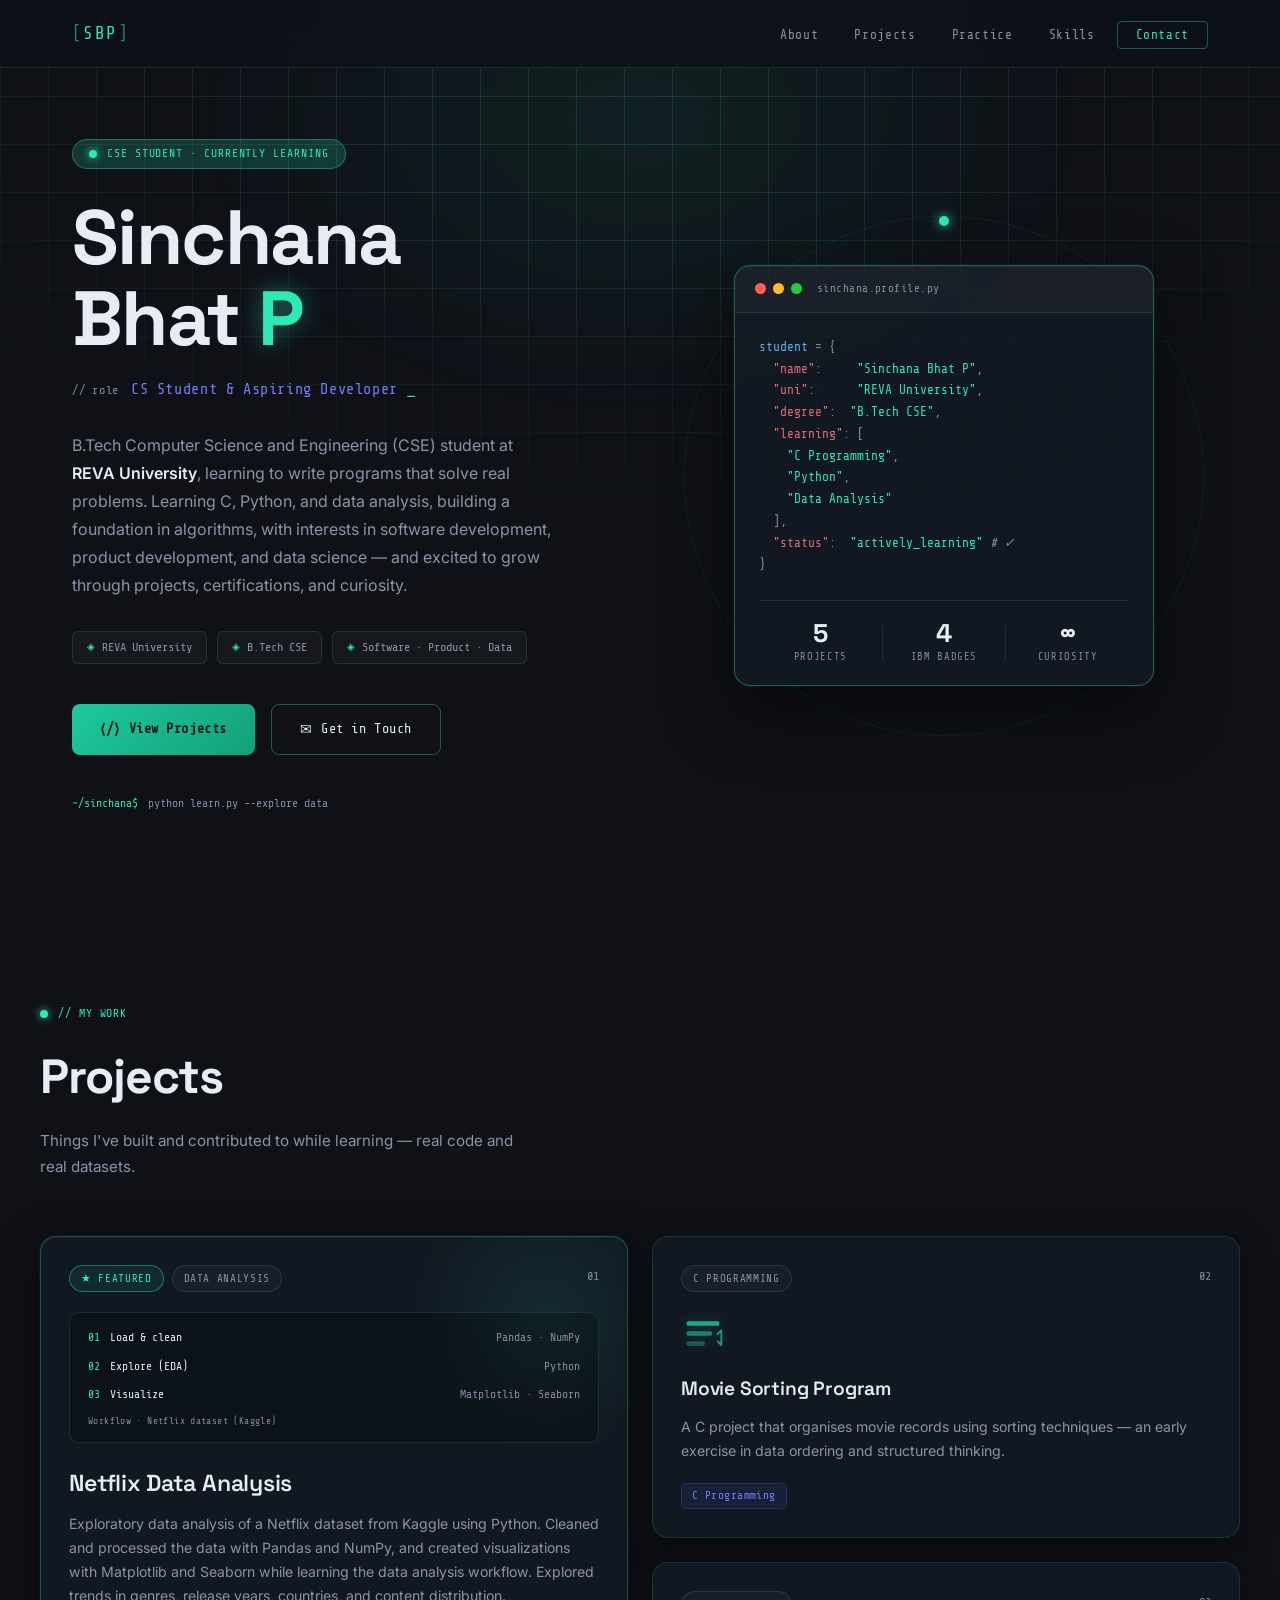
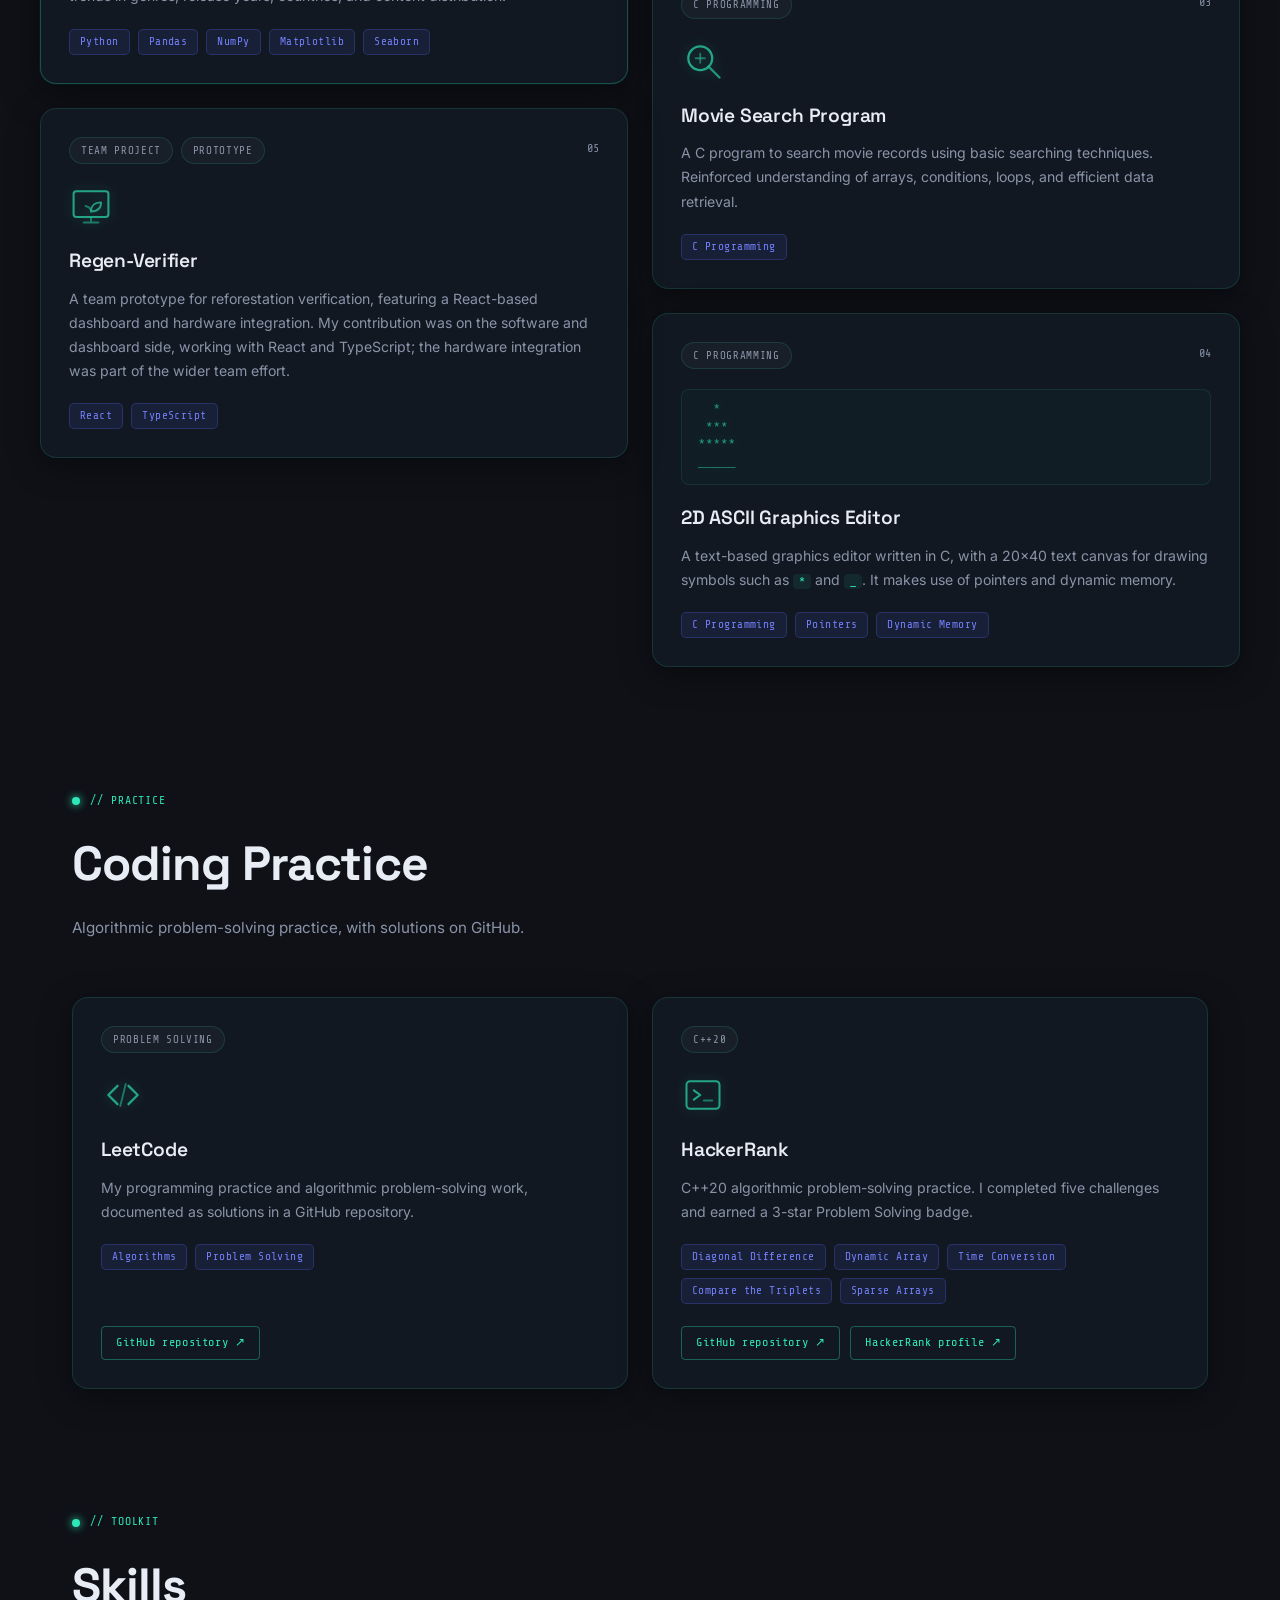
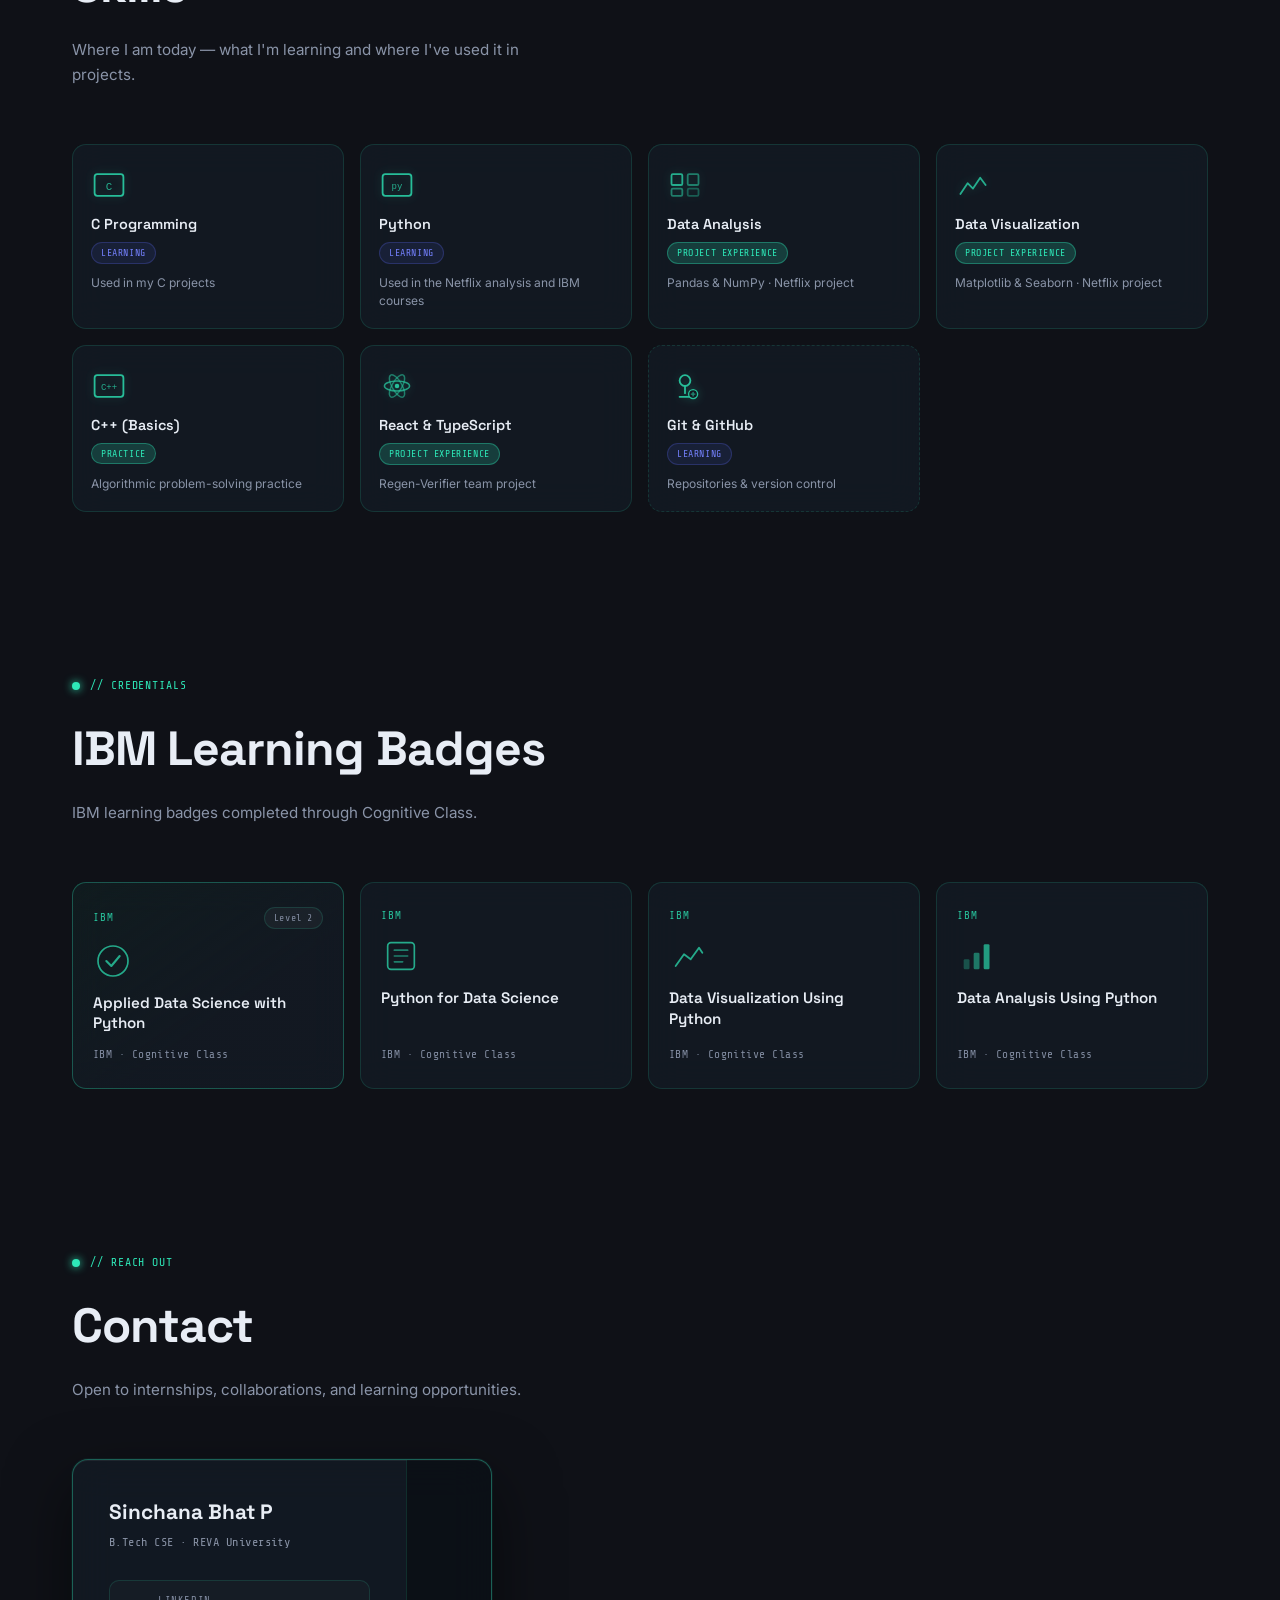
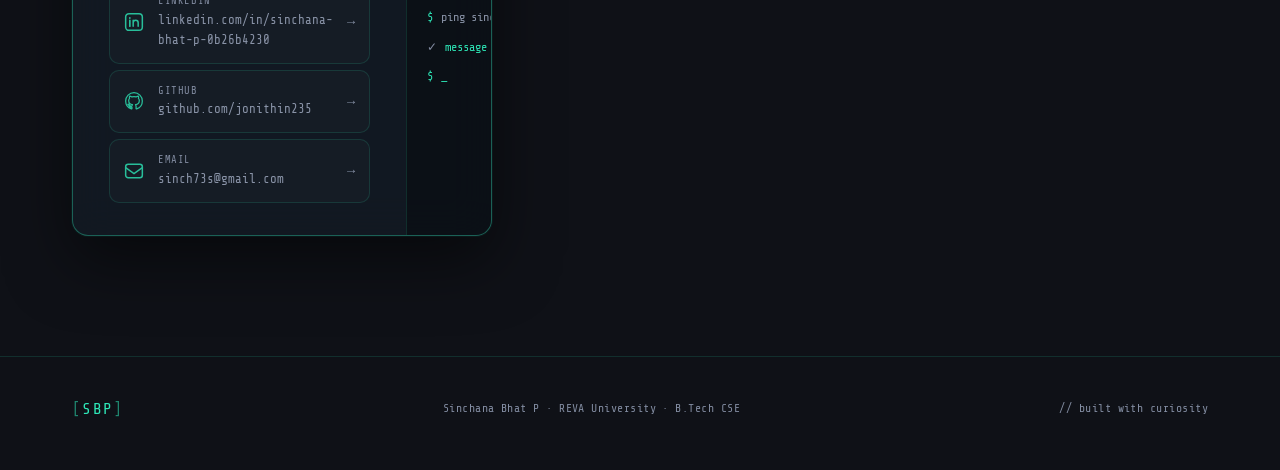
==== commit 7be2549f: "Add files via upload" ====
--- a/index.html
+++ b/index.html
@@ -1,569 +1,695 @@
-<!DOCTYPE html>
-<html lang="en">
-<head>
-  <meta charset="UTF-8" />
-  <meta name="viewport" content="width=device-width, initial-scale=1.0" />
-  <title>Sinchana Bhat P — Portfolio</title>
-  <link rel="stylesheet" href="style.css" />
-  <link href="https://fonts.googleapis.com/css2?family=Share+Tech+Mono&family=Inter:wght@300;400;500;600&family=Space+Grotesk:wght@400;600;700&display=swap" rel="stylesheet" />
-</head>
-<body>
-
-  <!-- Animated background grid -->
-  <div class="bg-grid"></div>
-  <div class="bg-glow"></div>
-
-  <!-- Floating particles -->
-  <div class="particles" aria-hidden="true">
-    <span></span><span></span><span></span><span></span>
-    <span></span><span></span><span></span><span></span>
-  </div>
-
-  <!-- ── NAVIGATION ── -->
-  <header class="nav-wrapper" role="banner">
-    <nav class="nav">
-      <a href="#" class="nav-logo" aria-label="Home">
-        <span class="logo-bracket">[</span>SBP<span class="logo-bracket">]</span>
-      </a>
-
-      <ul class="nav-links" role="list">
-        <li><a href="#about" class="nav-link">About</a></li>
-        <li><a href="#projects" class="nav-link">Projects</a></li>
-        <li><a href="#skills" class="nav-link">Skills</a></li>
-        <li><a href="#contact" class="nav-link nav-link--cta">Contact</a></li>
-      </ul>
-
-      <button class="nav-mobile-toggle" aria-label="Toggle menu" aria-expanded="false">
-        <span></span><span></span><span></span>
-      </button>
-    </nav>
-  </header>
-
-  <!-- ── HERO ── -->
-  <main>
-    <section class="hero" id="about" aria-label="Hero section">
-
-      <!-- Left column -->
-      <div class="hero-content">
-
-        <div class="hero-eyebrow">
-          <span class="eyebrow-dot"></span>
-          <span class="eyebrow-text">CSE Student · Currently Learning</span>
-        </div>
-
-        <h1 class="hero-name">
-          <span class="name-line name-line--first">Sinchana</span>
-          <span class="name-line name-line--last">Bhat <span class="name-accent">P</span></span>
-        </h1>
-
-        <div class="hero-title-bar">
-          <span class="title-label">// role</span>
-          <span class="title-value">CS Student &amp; Aspiring Developer <span class="cursor-blink">_</span></span>
-        </div>
-
-        <p class="hero-intro">
-          B.Tech Computer Science Engineering student at <strong>REVA University</strong>
-          (CSE &amp; IT), learning to write programs that solve real problems.
-          Exploring Data Science and Python, building a foundation in algorithms,
-          and excited to grow through projects, certifications, and curiosity.
-        </p>
-
-        <div class="hero-meta">
-          <div class="meta-chip">
-            <span class="chip-icon">◈</span>
-            <span>REVA University</span>
-          </div>
-          <div class="meta-chip">
-            <span class="chip-icon">◈</span>
-            <span>B.Tech CSE &amp; IT</span>
-          </div>
-          <div class="meta-chip">
-            <span class="chip-icon">◈</span>
-            <span>Data Science Track</span>
-          </div>
-        </div>
-
-        <div class="hero-cta">
-          <a href="#projects" class="btn btn--primary">
-            <span class="btn-inner">
-              <span class="btn-icon">⟨/⟩</span>
-              View Projects
-            </span>
-            <span class="btn-glow"></span>
-          </a>
-          <a href="#contact" class="btn btn--ghost">
-            <span class="btn-inner">
-              <span class="btn-icon">✉</span>
-              Get in Touch
-            </span>
-          </a>
-        </div>
-
-        <!-- Terminal line -->
-        <div class="hero-terminal">
-          <span class="terminal-prompt">~/sinchana$</span>
-          <span class="terminal-cmd">python learn.py --focus data_science</span>
-        </div>
-      </div>
-
-      <!-- Right column: glass card -->
-      <div class="hero-card-col" aria-hidden="true">
-        <div class="glass-card">
-          <div class="card-header">
-            <span class="card-dot card-dot--red"></span>
-            <span class="card-dot card-dot--yellow"></span>
-            <span class="card-dot card-dot--green"></span>
-            <span class="card-filename">sinchana.profile.py</span>
-          </div>
-          <div class="card-body">
-<pre class="card-code"><span class="code-v">student</span> <span class="code-op">=</span> {
-  <span class="code-prop">"name"</span><span class="code-op">:</span>     <span class="code-str">"Sinchana Bhat P"</span><span class="code-op">,</span>
-  <span class="code-prop">"uni"</span><span class="code-op">:</span>      <span class="code-str">"REVA University"</span><span class="code-op">,</span>
-  <span class="code-prop">"degree"</span><span class="code-op">:</span>  <span class="code-str">"B.Tech CSE"</span><span class="code-op">,</span>
-  <span class="code-prop">"learning"</span><span class="code-op">:</span> [
-    <span class="code-str">"C Programming"</span><span class="code-op">,</span>
-    <span class="code-str">"Python"</span><span class="code-op">,</span>
-    <span class="code-str">"Data Science"</span>
-  ]<span class="code-op">,</span>
-  <span class="code-prop">"status"</span><span class="code-op">:</span>  <span class="code-str">"actively_learning"</span> <span class="code-comment"># ✓</span>
-}</pre>
-
-            <div class="card-stats">
-              <div class="stat">
-                <span class="stat-num">3</span>
-                <span class="stat-label">Projects</span>
-              </div>
-              <div class="stat-divider"></div>
-              <div class="stat">
-                <span class="stat-num">4</span>
-                <span class="stat-label">Certifications</span>
-              </div>
-              <div class="stat-divider"></div>
-              <div class="stat">
-                <span class="stat-num">∞</span>
-                <span class="stat-label">Curiosity</span>
-              </div>
-            </div>
-          </div>
-        </div>
-
-        <!-- Orbiting ring -->
-        <div class="orbit-ring"></div>
-        <div class="orbit-dot"></div>
-      </div>
-
-    </section>
-
-    <!-- ── PROJECTS ── -->
-    <section class="projects" id="projects" aria-label="Projects section">
-
-      <div class="projects-inner">
-
-        <div class="section-eyebrow">
-          <span class="eyebrow-dot"></span>
-          <span class="eyebrow-text">// my work</span>
-        </div>
-        <h2 class="section-title">Projects</h2>
-        <p class="section-sub">Things I've built while learning — real code, real datasets, real output.</p>
-
-        <div class="projects-grid">
-
-          <!-- ── FEATURED: Netflix Data Analysis ── -->
-          <article class="proj-card proj-card--featured" aria-label="Featured project">
-            <div class="proj-card-inner">
-
-              <div class="proj-header">
-                <div class="proj-badges">
-                  <span class="proj-badge proj-badge--featured">★ Featured</span>
-                  <span class="proj-badge">Data Science</span>
-                </div>
-                <div class="proj-num">01</div>
-              </div>
-
-              <div class="proj-viz" aria-hidden="true">
-                <div class="viz-bar-group">
-                  <div class="viz-label">Drama</div>
-                  <div class="viz-bar"><div class="viz-fill" style="--w:88%"></div></div>
-                </div>
-                <div class="viz-bar-group">
-                  <div class="viz-label">Comedy</div>
-                  <div class="viz-bar"><div class="viz-fill" style="--w:72%"></div></div>
-                </div>
-                <div class="viz-bar-group">
-                  <div class="viz-label">Action</div>
-                  <div class="viz-bar"><div class="viz-fill" style="--w:55%"></div></div>
-                </div>
-                <div class="viz-bar-group">
-                  <div class="viz-label">Thriller</div>
-                  <div class="viz-bar"><div class="viz-fill" style="--w:41%"></div></div>
-                </div>
-                <div class="viz-caption">Genre distribution · Netflix dataset (Kaggle)</div>
-              </div>
-
-              <h3 class="proj-title">Netflix Data Analysis</h3>
-              <p class="proj-desc">
-                Analyzed a Netflix dataset from Kaggle using Python. Processed data with
-                Pandas and NumPy, produced visualizations with Matplotlib and Seaborn, and
-                applied <code>train_test_split</code> as part of learning the Data Science
-                workflow. Explored trends in genres, release years, countries, and content
-                distribution.
-              </p>
-
-              <ul class="proj-tech" aria-label="Technologies used">
-                <li class="tech-tag">Python</li>
-                <li class="tech-tag">Pandas</li>
-                <li class="tech-tag">NumPy</li>
-                <li class="tech-tag">Matplotlib</li>
-                <li class="tech-tag">Seaborn</li>
-              </ul>
-
-            </div>
-            <div class="proj-card-glow" aria-hidden="true"></div>
-          </article>
-
-          <!-- ── SMALL CARDS ── -->
-          <div class="proj-col-small">
-
-            <!-- Movie Sorting Program -->
-            <article class="proj-card proj-card--sm" aria-label="Movie Sorting Program">
-              <div class="proj-card-inner">
-
-                <div class="proj-header">
-                  <span class="proj-badge">C Programming</span>
-                  <div class="proj-num">02</div>
-                </div>
-
-                <div class="proj-icon-wrap" aria-hidden="true">
-                  <svg class="proj-icon" viewBox="0 0 48 48" fill="none" xmlns="http://www.w3.org/2000/svg">
-                    <rect x="6" y="10" width="36" height="5" rx="2" fill="currentColor" opacity="0.9"/>
-                    <rect x="6" y="21" width="28" height="5" rx="2" fill="currentColor" opacity="0.65"/>
-                    <rect x="6" y="32" width="20" height="5" rx="2" fill="currentColor" opacity="0.4"/>
-                    <polyline points="40,24 44,20 44,36 40,32" stroke="currentColor" stroke-width="2" stroke-linecap="round" stroke-linejoin="round" opacity="0.8"/>
-                  </svg>
-                </div>
-
-                <h3 class="proj-title">Movie Sorting Program</h3>
-                <p class="proj-desc">
-                  A C project that organises movie records using sorting techniques —
-                  an early exercise in data ordering and structured thinking.
-                </p>
-
-                <ul class="proj-tech" aria-label="Technologies used">
-                  <li class="tech-tag">C Programming</li>
-                </ul>
-
-              </div>
-            </article>
-
-            <!-- Movie Search Program -->
-            <article class="proj-card proj-card--sm" aria-label="Movie Search Program">
-              <div class="proj-card-inner">
-
-                <div class="proj-header">
-                  <span class="proj-badge">C Programming</span>
-                  <div class="proj-num">03</div>
-                </div>
-
-                <div class="proj-icon-wrap" aria-hidden="true">
-                  <svg class="proj-icon" viewBox="0 0 48 48" fill="none" xmlns="http://www.w3.org/2000/svg">
-                    <circle cx="21" cy="21" r="13" stroke="currentColor" stroke-width="2.5" opacity="0.9"/>
-                    <line x1="30" y1="30" x2="42" y2="42" stroke="currentColor" stroke-width="2.5" stroke-linecap="round" opacity="0.8"/>
-                    <line x1="16" y1="21" x2="26" y2="21" stroke="currentColor" stroke-width="2" stroke-linecap="round" opacity="0.6"/>
-                    <line x1="21" y1="16" x2="21" y2="26" stroke="currentColor" stroke-width="2" stroke-linecap="round" opacity="0.6"/>
-                  </svg>
-                </div>
-
-                <h3 class="proj-title">Movie Search Program</h3>
-                <p class="proj-desc">
-                  A C program to search movie records using basic searching techniques.
-                  Reinforced understanding of arrays, conditions, loops, and efficient
-                  data retrieval.
-                </p>
-
-                <ul class="proj-tech" aria-label="Technologies used">
-                  <li class="tech-tag">C Programming</li>
-                </ul>
-
-              </div>
-            </article>
-
-            <!-- ASCII Drawing Mini Project -->
-            <article class="proj-card proj-card--sm" aria-label="ASCII Drawing Mini Project">
-              <div class="proj-card-inner">
-
-                <div class="proj-header">
-                  <span class="proj-badge">C Programming</span>
-                  <div class="proj-num">04</div>
-                </div>
-
-                <div class="proj-ascii-preview" aria-hidden="true">
-<pre>  *
- ***
-*****
- ***
-  *</pre>
-                </div>
-
-                <h3 class="proj-title">ASCII Drawing Mini Project</h3>
-                <p class="proj-desc">
-                  Created shapes and patterns using <code>*</code>, <code>_</code>, and
-                  <code>|</code> in the console to explore basic graphics and text-formatting
-                  concepts.
-                </p>
-
-                <ul class="proj-tech" aria-label="Technologies used">
-                  <li class="tech-tag">C Programming</li>
-                </ul>
-
-              </div>
-            </article>
-
-          </div><!-- /proj-col-small -->
-
-        </div><!-- /projects-grid -->
-      </div><!-- /projects-inner -->
-    </section>
-
-
-    <!-- ── SKILLS ── -->
-    <section class="skills-section" id="skills" aria-label="Skills section">
-      <div class="section-inner">
-
-        <div class="section-eyebrow">
-          <span class="eyebrow-dot"></span>
-          <span class="eyebrow-text">// toolkit</span>
-        </div>
-        <h2 class="section-title">Skills</h2>
-        <p class="section-sub">Languages and libraries I'm actively learning and applying.</p>
-
-        <div class="skills-grid">
-          <div class="skill-card">
-            <div class="skill-icon" aria-hidden="true">
-              <svg viewBox="0 0 40 40" fill="none"><rect x="4" y="8" width="32" height="24" rx="3" stroke="currentColor" stroke-width="2"/><path d="M13 20l4 4 10-10" stroke="currentColor" stroke-width="2" stroke-linecap="round" stroke-linejoin="round" opacity="0.6"/><text x="20" y="22" text-anchor="middle" font-family="monospace" font-size="11" fill="currentColor" opacity="0.9">C</text></svg>
-            </div>
-            <span class="skill-name">C Programming</span>
-            <div class="skill-bar"><div class="skill-fill" style="--sw:70%"></div></div>
-          </div>
-
-          <div class="skill-card">
-            <div class="skill-icon" aria-hidden="true">
-              <svg viewBox="0 0 40 40" fill="none"><rect x="4" y="8" width="32" height="24" rx="3" stroke="currentColor" stroke-width="2"/><text x="20" y="24" text-anchor="middle" font-family="monospace" font-size="10" fill="currentColor" opacity="0.9">py</text></svg>
-            </div>
-            <span class="skill-name">Python</span>
-            <div class="skill-bar"><div class="skill-fill" style="--sw:65%"></div></div>
-          </div>
-
-          <div class="skill-card">
-            <div class="skill-icon" aria-hidden="true">
-              <svg viewBox="0 0 40 40" fill="none"><circle cx="20" cy="20" r="14" stroke="currentColor" stroke-width="2"/><path d="M12 26l4-8 4 5 3-4 5 7" stroke="currentColor" stroke-width="1.8" stroke-linecap="round" stroke-linejoin="round" opacity="0.8"/></svg>
-            </div>
-            <span class="skill-name">Data Science</span>
-            <div class="skill-bar"><div class="skill-fill" style="--sw:55%"></div></div>
-          </div>
-
-          <div class="skill-card">
-            <div class="skill-icon" aria-hidden="true">
-              <svg viewBox="0 0 40 40" fill="none"><rect x="5" y="12" width="30" height="16" rx="2" stroke="currentColor" stroke-width="2"/><path d="M10 20h20M20 14v12" stroke="currentColor" stroke-width="1.6" stroke-linecap="round" opacity="0.7"/></svg>
-            </div>
-            <span class="skill-name">NumPy</span>
-            <div class="skill-bar"><div class="skill-fill" style="--sw:60%"></div></div>
-          </div>
-
-          <div class="skill-card">
-            <div class="skill-icon" aria-hidden="true">
-              <svg viewBox="0 0 40 40" fill="none"><rect x="5" y="8" width="12" height="12" rx="1.5" stroke="currentColor" stroke-width="2" opacity="0.9"/><rect x="23" y="8" width="12" height="12" rx="1.5" stroke="currentColor" stroke-width="2" opacity="0.6"/><rect x="5" y="24" width="12" height="8" rx="1.5" stroke="currentColor" stroke-width="2" opacity="0.6"/><rect x="23" y="24" width="12" height="8" rx="1.5" stroke="currentColor" stroke-width="2" opacity="0.4"/></svg>
-            </div>
-            <span class="skill-name">Pandas</span>
-            <div class="skill-bar"><div class="skill-fill" style="--sw:60%"></div></div>
-          </div>
-
-          <div class="skill-card">
-            <div class="skill-icon" aria-hidden="true">
-              <svg viewBox="0 0 40 40" fill="none"><polyline points="6,30 14,18 20,24 28,12 34,20" stroke="currentColor" stroke-width="2" stroke-linecap="round" stroke-linejoin="round" opacity="0.9"/></svg>
-            </div>
-            <span class="skill-name">Matplotlib</span>
-            <div class="skill-bar"><div class="skill-fill" style="--sw:55%"></div></div>
-          </div>
-
-          <div class="skill-card">
-            <div class="skill-icon" aria-hidden="true">
-              <svg viewBox="0 0 40 40" fill="none"><rect x="5" y="28" width="6" height="6" rx="1" fill="currentColor" opacity="0.4"/><rect x="14" y="20" width="6" height="14" rx="1" fill="currentColor" opacity="0.6"/><rect x="23" y="14" width="6" height="20" rx="1" fill="currentColor" opacity="0.8"/><rect x="32" y="8" width="6" height="26" rx="1" fill="currentColor" opacity="0.95"/></svg>
-            </div>
-            <span class="skill-name">Seaborn</span>
-            <div class="skill-bar"><div class="skill-fill" style="--sw:50%"></div></div>
-          </div>
-
-          <div class="skill-card skill-card--learning">
-            <div class="skill-icon" aria-hidden="true">
-              <svg viewBox="0 0 40 40" fill="none"><circle cx="20" cy="14" r="6" stroke="currentColor" stroke-width="2"/><path d="M20 20v8m-6 4h12" stroke="currentColor" stroke-width="2" stroke-linecap="round"/><circle cx="29" cy="29" r="5" fill="var(--bg-surface)" stroke="currentColor" stroke-width="1.5"/><path d="M27 29h4M29 27v4" stroke="currentColor" stroke-width="1.5" stroke-linecap="round" opacity="0.7"/></svg>
-            </div>
-            <span class="skill-name">Git &amp; GitHub</span>
-            <span class="skill-learning-badge">Learning</span>
-            <div class="skill-bar"><div class="skill-fill" style="--sw:30%"></div></div>
-          </div>
-        </div>
-      </div>
-    </section>
-
-    <!-- ── CERTIFICATIONS ── -->
-    <section class="certs-section" id="certs" aria-label="Certifications section">
-      <div class="section-inner">
-
-        <div class="section-eyebrow">
-          <span class="eyebrow-dot"></span>
-          <span class="eyebrow-text">// credentials</span>
-        </div>
-        <h2 class="section-title">Certifications</h2>
-        <p class="section-sub">Verified courses completed through IBM on Cognitive Class.</p>
-
-        <div class="certs-grid">
-
-          <div class="cert-card cert-card--primary">
-            <div class="cert-issuer-row">
-              <span class="cert-issuer">IBM</span>
-              <span class="cert-level">Level 2</span>
-            </div>
-            <div class="cert-icon" aria-hidden="true">
-              <svg viewBox="0 0 48 48" fill="none"><circle cx="24" cy="24" r="18" stroke="currentColor" stroke-width="2"/><path d="M16 24l6 6 10-12" stroke="currentColor" stroke-width="2.5" stroke-linecap="round" stroke-linejoin="round"/></svg>
-            </div>
-            <h3 class="cert-title">Applied Data Science with Python</h3>
-            <p class="cert-meta">IBM · Cognitive Class</p>
-          </div>
-
-          <div class="cert-card">
-            <div class="cert-issuer-row">
-              <span class="cert-issuer">IBM</span>
-            </div>
-            <div class="cert-icon" aria-hidden="true">
-              <svg viewBox="0 0 48 48" fill="none"><rect x="8" y="8" width="32" height="32" rx="4" stroke="currentColor" stroke-width="2"/><path d="M16 24h16M16 17h16M16 31h10" stroke="currentColor" stroke-width="2" stroke-linecap="round" opacity="0.7"/></svg>
-            </div>
-            <h3 class="cert-title">Python for Data Science</h3>
-            <p class="cert-meta">IBM · Cognitive Class</p>
-          </div>
-
-          <div class="cert-card">
-            <div class="cert-issuer-row">
-              <span class="cert-issuer">IBM</span>
-            </div>
-            <div class="cert-icon" aria-hidden="true">
-              <svg viewBox="0 0 48 48" fill="none"><polyline points="8,36 18,22 26,28 36,14 40,20" stroke="currentColor" stroke-width="2.2" stroke-linecap="round" stroke-linejoin="round"/></svg>
-            </div>
-            <h3 class="cert-title">Data Visualization Using Python</h3>
-            <p class="cert-meta">IBM · Cognitive Class</p>
-          </div>
-
-          <div class="cert-card">
-            <div class="cert-issuer-row">
-              <span class="cert-issuer">IBM</span>
-            </div>
-            <div class="cert-icon" aria-hidden="true">
-              <svg viewBox="0 0 48 48" fill="none"><rect x="8" y="28" width="7" height="12" rx="1.5" fill="currentColor" opacity="0.4"/><rect x="20" y="20" width="7" height="20" rx="1.5" fill="currentColor" opacity="0.65"/><rect x="32" y="10" width="7" height="30" rx="1.5" fill="currentColor" opacity="0.9"/></svg>
-            </div>
-            <h3 class="cert-title">Data Analysis Using Python</h3>
-            <p class="cert-meta">IBM · Cognitive Class</p>
-          </div>
-
-        </div>
-      </div>
-    </section>
-
-    <!-- ── CONTACT ── -->
-    <section class="contact-section" id="contact" aria-label="Contact section">
-      <div class="section-inner">
-
-        <div class="section-eyebrow">
-          <span class="eyebrow-dot"></span>
-          <span class="eyebrow-text">// reach out</span>
-        </div>
-        <h2 class="section-title">Contact</h2>
-        <p class="section-sub">Open to internships, collaborations, and learning opportunities.</p>
-
-        <div class="contact-wrapper">
-
-          <div class="contact-card glass-card">
-            <div class="contact-info">
-              <div class="contact-name-block">
-                <p class="contact-name">Sinchana Bhat P</p>
-                <p class="contact-uni">B.Tech CSE &amp; IT · REVA University</p>
-              </div>
-
-              <ul class="contact-links" role="list">
-                <li>
-                  <a href="https://www.linkedin.com/in/sinchana-bhat-p-0b26b4230" class="contact-link" aria-label="LinkedIn profile" target="_blank" rel="noopener noreferrer">
-                    <span class="contact-link-icon" aria-hidden="true">
-                      <svg viewBox="0 0 24 24" fill="none"><rect x="2" y="2" width="20" height="20" rx="4" stroke="currentColor" stroke-width="1.8"/><path d="M7 10v7M7 7v.5" stroke="currentColor" stroke-width="2" stroke-linecap="round"/><path d="M11 17v-4a3 3 0 016 0v4M11 10v7" stroke="currentColor" stroke-width="1.8" stroke-linecap="round"/></svg>
-                    </span>
-                    <span class="contact-link-text">
-                      <span class="contact-link-label">LinkedIn</span>
-                      <span class="contact-link-val">linkedin.com/in/sinchana-bhat-p-0b26b4230</span>
-                    </span>
-                    <span class="contact-link-arrow">→</span>
-                  </a>
-                </li>
-                <li>
-                  <a href="https://github.com/jonithin235" class="contact-link" aria-label="GitHub profile" target="_blank" rel="noopener noreferrer">
-                    <span class="contact-link-icon" aria-hidden="true">
-                      <svg viewBox="0 0 24 24" fill="none"><path d="M12 2C6.477 2 2 6.477 2 12c0 4.418 2.865 8.166 6.839 9.489.5.092.682-.217.682-.482 0-.237-.009-.868-.013-1.703-2.782.604-3.369-1.34-3.369-1.34-.454-1.156-1.11-1.464-1.11-1.464-.908-.62.069-.608.069-.608 1.003.07 1.531 1.03 1.531 1.03.892 1.529 2.341 1.087 2.91.832.092-.647.35-1.088.636-1.338-2.22-.253-4.555-1.11-4.555-4.943 0-1.091.39-1.984 1.029-2.683-.103-.253-.446-1.27.098-2.647 0 0 .84-.269 2.75 1.025A9.578 9.578 0 0112 6.836c.85.004 1.705.114 2.504.336 1.909-1.294 2.747-1.025 2.747-1.025.546 1.377.202 2.394.1 2.647.64.699 1.028 1.592 1.028 2.683 0 3.842-2.339 4.687-4.566 4.935.359.309.678.919.678 1.852 0 1.336-.012 2.415-.012 2.743 0 .267.18.578.688.48C19.138 20.163 22 16.418 22 12c0-5.523-4.477-10-10-10z" stroke="currentColor" stroke-width="1.5" stroke-linejoin="round"/></svg>
-                    </span>
-                    <span class="contact-link-text">
-                      <span class="contact-link-label">GitHub</span>
-                      <span class="contact-link-val">github.com/jonithin235</span>
-                    </span>
-                    <span class="contact-link-arrow">→</span>
-                  </a>
-                </li>
-                <li>
-                  <a href="mailto:sinch73s@gmail.com" class="contact-link" aria-label="Email">
-                    <span class="contact-link-icon" aria-hidden="true">
-                      <svg viewBox="0 0 24 24" fill="none"><rect x="2" y="4" width="20" height="16" rx="3" stroke="currentColor" stroke-width="1.8"/><path d="M2 8l10 7 10-7" stroke="currentColor" stroke-width="1.8" stroke-linecap="round"/></svg>
-                    </span>
-                    <span class="contact-link-text">
-                      <span class="contact-link-label">Email</span>
-                      <span class="contact-link-val">sinch73s@gmail.com</span>
-                    </span>
-                    <span class="contact-link-arrow">→</span>
-                  </a>
-                </li>
-              </ul>
-            </div>
-
-            <div class="contact-terminal" aria-hidden="true">
-              <div class="ct-line"><span class="ct-prompt">$</span> <span class="ct-cmd">ping sinchana --msg "hello"</span></div>
-              <div class="ct-line ct-response">✓ <span class="ct-ok">message delivered</span></div>
-              <div class="ct-line"><span class="ct-prompt">$</span> <span class="cursor-blink">_</span></div>
-            </div>
-          </div>
-
-        </div>
-      </div>
-    </section>
-
-    <!-- ── FOOTER ── -->
-    <footer class="site-footer">
-      <div class="section-inner">
-        <div class="footer-inner">
-          <span class="footer-logo"><span class="logo-bracket">[</span>SBP<span class="logo-bracket">]</span></span>
-          <span class="footer-copy">Sinchana Bhat P · REVA University · B.Tech CSE &amp; IT</span>
-          <span class="footer-mono">// built with curiosity</span>
-        </div>
-      </div>
-    </footer>
-
-  </main>
-
-  <script>
-    const toggle = document.querySelector('.nav-mobile-toggle');
-    const links  = document.querySelector('.nav-links');
-    toggle.addEventListener('click', () => {
-      const open = links.classList.toggle('is-open');
-      toggle.setAttribute('aria-expanded', open);
-    });
-    links.querySelectorAll('.nav-link').forEach(l =>
-      l.addEventListener('click', () => {
-        links.classList.remove('is-open');
-        toggle.setAttribute('aria-expanded', false);
-      })
-    );
-  </script>
-</body>
+<!DOCTYPE html>
+<html lang="en">
+<head>
+  <meta charset="UTF-8" />
+  <meta name="viewport" content="width=device-width, initial-scale=1.0" />
+  <title>Sinchana Bhat P — Portfolio</title>
+  <meta name="description" content="Portfolio of Sinchana Bhat P, B.Tech CSE student at REVA University: projects in C and Python data analysis, coding practice, and IBM learning badges." />
+  <link rel="icon" type="image/svg+xml" href="data:image/svg+xml,%3Csvg%20xmlns='http://www.w3.org/2000/svg'%20viewBox='0%200%2032%2032'%3E%3Crect%20width='32'%20height='32'%20rx='7'%20fill='%230f1117'/%3E%3Crect%20x='1'%20y='1'%20width='30'%20height='30'%20rx='6'%20fill='none'%20stroke='%232ee8b8'%20stroke-opacity='.35'%20stroke-width='1.5'/%3E%3Cpath%20d='M10%208H6.5v16H10M22%208h3.5v16H22'%20fill='none'%20stroke='%232ee8b8'%20stroke-opacity='.55'%20stroke-width='2'%20stroke-linecap='round'%20stroke-linejoin='round'/%3E%3Ctext%20x='16'%20y='22.3'%20text-anchor='middle'%20font-family='ui-monospace,Menlo,Consolas,monospace'%20font-size='17'%20font-weight='700'%20fill='%232ee8b8'%3ES%3C/text%3E%3C/svg%3E" />
+  <link rel="stylesheet" href="style.css" />
+  <link href="https://fonts.googleapis.com/css2?family=Share+Tech+Mono&family=Inter:wght@300;400;500;600&family=Space+Grotesk:wght@400;600;700&display=swap" rel="stylesheet" />
+</head>
+<body>
+
+  <!-- Animated background grid -->
+  <div class="bg-grid"></div>
+  <div class="bg-glow"></div>
+
+  <!-- Floating particles -->
+  <div class="particles" aria-hidden="true">
+    <span></span><span></span><span></span><span></span>
+    <span></span><span></span><span></span><span></span>
+  </div>
+
+  <!-- ── NAVIGATION ── -->
+  <header class="nav-wrapper" role="banner">
+    <nav class="nav">
+      <a href="#" class="nav-logo" aria-label="Home">
+        <span class="logo-bracket">[</span>SBP<span class="logo-bracket">]</span>
+      </a>
+
+      <ul class="nav-links" role="list">
+        <li><a href="#about" class="nav-link">About</a></li>
+        <li><a href="#projects" class="nav-link">Projects</a></li>
+        <li><a href="#practice" class="nav-link">Practice</a></li>
+        <li><a href="#skills" class="nav-link">Skills</a></li>
+        <li><a href="#contact" class="nav-link nav-link--cta">Contact</a></li>
+      </ul>
+
+      <button class="nav-mobile-toggle" aria-label="Toggle menu" aria-expanded="false">
+        <span></span><span></span><span></span>
+      </button>
+    </nav>
+  </header>
+
+  <!-- ── HERO ── -->
+  <main>
+    <section class="hero" id="about" aria-label="Hero section">
+
+      <!-- Left column -->
+      <div class="hero-content">
+
+        <div class="hero-eyebrow">
+          <span class="eyebrow-dot"></span>
+          <span class="eyebrow-text">CSE Student · Currently Learning</span>
+        </div>
+
+        <h1 class="hero-name">
+          <span class="name-line name-line--first">Sinchana</span>
+          <span class="name-line name-line--last">Bhat <span class="name-accent">P</span></span>
+        </h1>
+
+        <div class="hero-title-bar">
+          <span class="title-label">// role</span>
+          <span class="title-value">CS Student &amp; Aspiring Developer <span class="cursor-blink">_</span></span>
+        </div>
+
+        <p class="hero-intro">
+          B.Tech Computer Science and Engineering (CSE) student at
+          <strong>REVA University</strong>, learning to write programs that solve
+          real problems. Learning C, Python, and data analysis, building a foundation
+          in algorithms, with interests in software development, product development,
+          and data science &mdash; and excited to grow through projects, certifications,
+          and curiosity.
+        </p>
+
+        <div class="hero-meta">
+          <div class="meta-chip">
+            <span class="chip-icon">◈</span>
+            <span>REVA University</span>
+          </div>
+          <div class="meta-chip">
+            <span class="chip-icon">◈</span>
+            <span>B.Tech CSE</span>
+          </div>
+          <div class="meta-chip">
+            <span class="chip-icon">◈</span>
+            <span>Software · Product · Data</span>
+          </div>
+        </div>
+
+        <div class="hero-cta">
+          <a href="#projects" class="btn btn--primary">
+            <span class="btn-inner">
+              <span class="btn-icon">⟨/⟩</span>
+              View Projects
+            </span>
+            <span class="btn-glow"></span>
+          </a>
+          <a href="#contact" class="btn btn--ghost">
+            <span class="btn-inner">
+              <span class="btn-icon">✉</span>
+              Get in Touch
+            </span>
+          </a>
+        </div>
+
+        <!-- Terminal line -->
+        <div class="hero-terminal">
+          <span class="terminal-prompt">~/sinchana$</span>
+          <span class="terminal-cmd">python learn.py --explore data</span>
+        </div>
+      </div>
+
+      <!-- Right column: glass card -->
+      <div class="hero-card-col" aria-hidden="true">
+        <div class="glass-card">
+          <div class="card-header">
+            <span class="card-dot card-dot--red"></span>
+            <span class="card-dot card-dot--yellow"></span>
+            <span class="card-dot card-dot--green"></span>
+            <span class="card-filename">sinchana.profile.py</span>
+          </div>
+          <div class="card-body">
+<pre class="card-code"><span class="code-v">student</span> <span class="code-op">=</span> {
+  <span class="code-prop">"name"</span><span class="code-op">:</span>     <span class="code-str">"Sinchana Bhat P"</span><span class="code-op">,</span>
+  <span class="code-prop">"uni"</span><span class="code-op">:</span>      <span class="code-str">"REVA University"</span><span class="code-op">,</span>
+  <span class="code-prop">"degree"</span><span class="code-op">:</span>  <span class="code-str">"B.Tech CSE"</span><span class="code-op">,</span>
+  <span class="code-prop">"learning"</span><span class="code-op">:</span> [
+    <span class="code-str">"C Programming"</span><span class="code-op">,</span>
+    <span class="code-str">"Python"</span><span class="code-op">,</span>
+    <span class="code-str">"Data Analysis"</span>
+  ]<span class="code-op">,</span>
+  <span class="code-prop">"status"</span><span class="code-op">:</span>  <span class="code-str">"actively_learning"</span> <span class="code-comment"># ✓</span>
+}</pre>
+
+            <div class="card-stats">
+              <div class="stat">
+                <span class="stat-num">5</span>
+                <span class="stat-label">Projects</span>
+              </div>
+              <div class="stat-divider"></div>
+              <div class="stat">
+                <span class="stat-num">4</span>
+                <span class="stat-label">IBM Badges</span>
+              </div>
+              <div class="stat-divider"></div>
+              <div class="stat">
+                <span class="stat-num">∞</span>
+                <span class="stat-label">Curiosity</span>
+              </div>
+            </div>
+          </div>
+        </div>
+
+        <!-- Orbiting ring -->
+        <div class="orbit-ring"></div>
+        <div class="orbit-dot"></div>
+      </div>
+
+    </section>
+
+    <!-- ── PROJECTS ── -->
+    <section class="projects" id="projects" aria-label="Projects section">
+
+      <div class="projects-inner">
+
+        <div class="section-eyebrow">
+          <span class="eyebrow-dot"></span>
+          <span class="eyebrow-text">// my work</span>
+        </div>
+        <h2 class="section-title">Projects</h2>
+        <p class="section-sub">Things I've built and contributed to while learning — real code and real datasets.</p>
+
+        <div class="projects-grid">
+
+          <!-- ── FEATURED: Netflix Data Analysis ── -->
+          <article class="proj-card proj-card--featured" aria-label="Netflix Data Analysis (featured project)">
+            <div class="proj-card-inner">
+
+              <div class="proj-header">
+                <div class="proj-badges">
+                  <span class="proj-badge proj-badge--featured">★ Featured</span>
+                  <span class="proj-badge">Data Analysis</span>
+                </div>
+                <div class="proj-num">01</div>
+              </div>
+
+              <div class="proj-viz" aria-hidden="true">
+                <ol class="viz-steps">
+                  <li class="viz-step"><span class="viz-step-num">01</span><span class="viz-step-label">Load &amp; clean</span><span class="viz-step-tools">Pandas · NumPy</span></li>
+                  <li class="viz-step"><span class="viz-step-num">02</span><span class="viz-step-label">Explore (EDA)</span><span class="viz-step-tools">Python</span></li>
+                  <li class="viz-step"><span class="viz-step-num">03</span><span class="viz-step-label">Visualize</span><span class="viz-step-tools">Matplotlib · Seaborn</span></li>
+                </ol>
+                <div class="viz-caption">Workflow · Netflix dataset (Kaggle)</div>
+              </div>
+
+              <h3 class="proj-title">Netflix Data Analysis</h3>
+              <p class="proj-desc">
+                Exploratory data analysis of a Netflix dataset from Kaggle using Python.
+                Cleaned and processed the data with Pandas and NumPy, and created
+                visualizations with Matplotlib and Seaborn while learning the data analysis
+                workflow. Explored trends in genres, release years, countries, and content
+                distribution.
+              </p>
+
+              <ul class="proj-tech" aria-label="Technologies used">
+                <li class="tech-tag">Python</li>
+                <li class="tech-tag">Pandas</li>
+                <li class="tech-tag">NumPy</li>
+                <li class="tech-tag">Matplotlib</li>
+                <li class="tech-tag">Seaborn</li>
+              </ul>
+
+            </div>
+            <div class="proj-card-glow" aria-hidden="true"></div>
+          </article>
+
+          <!-- ── SMALL CARDS ── -->
+          <div class="proj-col-small">
+
+            <!-- Movie Sorting Program -->
+            <article class="proj-card proj-card--sm" aria-label="Movie Sorting Program">
+              <div class="proj-card-inner">
+
+                <div class="proj-header">
+                  <span class="proj-badge">C Programming</span>
+                  <div class="proj-num">02</div>
+                </div>
+
+                <div class="proj-icon-wrap" aria-hidden="true">
+                  <svg class="proj-icon" viewBox="0 0 48 48" fill="none" xmlns="http://www.w3.org/2000/svg">
+                    <rect x="6" y="10" width="36" height="5" rx="2" fill="currentColor" opacity="0.9"/>
+                    <rect x="6" y="21" width="28" height="5" rx="2" fill="currentColor" opacity="0.65"/>
+                    <rect x="6" y="32" width="20" height="5" rx="2" fill="currentColor" opacity="0.4"/>
+                    <polyline points="40,24 44,20 44,36 40,32" stroke="currentColor" stroke-width="2" stroke-linecap="round" stroke-linejoin="round" opacity="0.8"/>
+                  </svg>
+                </div>
+
+                <h3 class="proj-title">Movie Sorting Program</h3>
+                <p class="proj-desc">
+                  A C project that organises movie records using sorting techniques —
+                  an early exercise in data ordering and structured thinking.
+                </p>
+
+                <ul class="proj-tech" aria-label="Technologies used">
+                  <li class="tech-tag">C Programming</li>
+                </ul>
+
+              </div>
+            </article>
+
+            <!-- Movie Search Program -->
+            <article class="proj-card proj-card--sm" aria-label="Movie Search Program">
+              <div class="proj-card-inner">
+
+                <div class="proj-header">
+                  <span class="proj-badge">C Programming</span>
+                  <div class="proj-num">03</div>
+                </div>
+
+                <div class="proj-icon-wrap" aria-hidden="true">
+                  <svg class="proj-icon" viewBox="0 0 48 48" fill="none" xmlns="http://www.w3.org/2000/svg">
+                    <circle cx="21" cy="21" r="13" stroke="currentColor" stroke-width="2.5" opacity="0.9"/>
+                    <line x1="30" y1="30" x2="42" y2="42" stroke="currentColor" stroke-width="2.5" stroke-linecap="round" opacity="0.8"/>
+                    <line x1="16" y1="21" x2="26" y2="21" stroke="currentColor" stroke-width="2" stroke-linecap="round" opacity="0.6"/>
+                    <line x1="21" y1="16" x2="21" y2="26" stroke="currentColor" stroke-width="2" stroke-linecap="round" opacity="0.6"/>
+                  </svg>
+                </div>
+
+                <h3 class="proj-title">Movie Search Program</h3>
+                <p class="proj-desc">
+                  A C program to search movie records using basic searching techniques.
+                  Reinforced understanding of arrays, conditions, loops, and efficient
+                  data retrieval.
+                </p>
+
+                <ul class="proj-tech" aria-label="Technologies used">
+                  <li class="tech-tag">C Programming</li>
+                </ul>
+
+              </div>
+            </article>
+
+            <!-- 2D ASCII Graphics Editor -->
+            <article class="proj-card proj-card--sm" aria-label="2D ASCII Graphics Editor">
+              <div class="proj-card-inner">
+
+                <div class="proj-header">
+                  <span class="proj-badge">C Programming</span>
+                  <div class="proj-num">04</div>
+                </div>
+
+                <div class="proj-ascii-preview" aria-hidden="true">
+<pre>  *
+ ***
+*****
+_____</pre>
+                </div>
+
+                <h3 class="proj-title">2D ASCII Graphics Editor</h3>
+                <p class="proj-desc">
+                  A text-based graphics editor written in C, with a 20×40 text canvas for
+                  drawing symbols such as <code>*</code> and <code>_</code>. It makes use of
+                  pointers and dynamic memory.
+                </p>
+
+                <ul class="proj-tech" aria-label="Technologies used">
+                  <li class="tech-tag">C Programming</li>
+                  <li class="tech-tag">Pointers</li>
+                  <li class="tech-tag">Dynamic Memory</li>
+                </ul>
+
+              </div>
+            </article>
+
+          </div><!-- /proj-col-small -->
+
+          <!-- Regen-Verifier (team project) -->
+          <article class="proj-card proj-card--wide" aria-label="Regen-Verifier team project">
+            <div class="proj-card-inner">
+
+              <div class="proj-header">
+                <div class="proj-badges">
+                  <span class="proj-badge">Team Project</span>
+                  <span class="proj-badge">Prototype</span>
+                </div>
+                <div class="proj-num">05</div>
+              </div>
+
+              <div class="proj-icon-wrap" aria-hidden="true">
+                <svg class="proj-icon" viewBox="0 0 48 48" fill="none" xmlns="http://www.w3.org/2000/svg">
+                  <rect x="5" y="8" width="38" height="28" rx="3" stroke="currentColor" stroke-width="2.2" opacity="0.9"/>
+                  <path d="M16 42h16M24 36v6" stroke="currentColor" stroke-width="2.2" stroke-linecap="round" opacity="0.6"/>
+                  <path d="M24 30c0-6 4-10 11-10 0 7-4 10-11 10z" stroke="currentColor" stroke-width="2" stroke-linejoin="round" opacity="0.85"/>
+                  <path d="M24 30c0-3-2-5-6-6" stroke="currentColor" stroke-width="2" stroke-linecap="round" opacity="0.6"/>
+                </svg>
+              </div>
+
+              <h3 class="proj-title">Regen-Verifier</h3>
+              <p class="proj-desc">
+                A team prototype for reforestation verification, featuring a React-based
+                dashboard and hardware integration. My contribution was on the software and
+                dashboard side, working with React and TypeScript; the hardware integration
+                was part of the wider team effort.
+              </p>
+
+              <ul class="proj-tech" aria-label="Technologies used">
+                <li class="tech-tag">React</li>
+                <li class="tech-tag">TypeScript</li>
+              </ul>
+
+            </div>
+          </article>
+
+        </div><!-- /projects-grid -->
+      </div><!-- /projects-inner -->
+    </section>
+
+
+        <!-- ── PRACTICE ── -->
+    <section class="practice-section" id="practice" aria-label="Coding practice section">
+      <div class="section-inner">
+
+        <div class="section-eyebrow">
+          <span class="eyebrow-dot"></span>
+          <span class="eyebrow-text">// practice</span>
+        </div>
+        <h2 class="section-title">Coding Practice</h2>
+        <p class="section-sub">Algorithmic problem-solving practice, with solutions on GitHub.</p>
+
+        <div class="practice-grid">
+
+          <!-- LeetCode -->
+          <article class="proj-card" aria-label="LeetCode practice">
+            <div class="proj-card-inner">
+
+              <div class="proj-header">
+                <span class="proj-badge">Problem Solving</span>
+              </div>
+
+              <div class="proj-icon-wrap" aria-hidden="true">
+                <svg class="proj-icon" viewBox="0 0 48 48" fill="none" xmlns="http://www.w3.org/2000/svg">
+                  <polyline points="18,14 8,24 18,34" stroke="currentColor" stroke-width="2.5" stroke-linecap="round" stroke-linejoin="round" opacity="0.9"/>
+                  <polyline points="30,14 40,24 30,34" stroke="currentColor" stroke-width="2.5" stroke-linecap="round" stroke-linejoin="round" opacity="0.9"/>
+                  <line x1="27" y1="12" x2="21" y2="36" stroke="currentColor" stroke-width="2" stroke-linecap="round" opacity="0.6"/>
+                </svg>
+              </div>
+
+              <h3 class="proj-title">LeetCode</h3>
+              <p class="proj-desc">
+                My programming practice and algorithmic problem-solving work, documented
+                as solutions in a GitHub repository.
+              </p>
+
+              <ul class="proj-tech" aria-label="Focus areas">
+                <li class="tech-tag">Algorithms</li>
+                <li class="tech-tag">Problem Solving</li>
+              </ul>
+
+              <div class="proj-links">
+                <a href="https://github.com/jonithin235/leetcode-solutions" class="proj-link" target="_blank" rel="noopener noreferrer" aria-label="GitHub repository: LeetCode solutions (opens in a new tab)">
+                  GitHub repository <span aria-hidden="true">↗</span>
+                </a>
+              </div>
+
+            </div>
+          </article>
+
+          <!-- HackerRank -->
+          <article class="proj-card" aria-label="HackerRank practice">
+            <div class="proj-card-inner">
+
+              <div class="proj-header">
+                <span class="proj-badge">C++20</span>
+              </div>
+
+              <div class="proj-icon-wrap" aria-hidden="true">
+                <svg class="proj-icon" viewBox="0 0 48 48" fill="none" xmlns="http://www.w3.org/2000/svg">
+                  <rect x="6" y="9" width="36" height="30" rx="4" stroke="currentColor" stroke-width="2.2" opacity="0.9"/>
+                  <polyline points="14,19 21,24 14,29" stroke="currentColor" stroke-width="2.3" stroke-linecap="round" stroke-linejoin="round" opacity="0.9"/>
+                  <line x1="25" y1="30" x2="34" y2="30" stroke="currentColor" stroke-width="2.3" stroke-linecap="round" opacity="0.6"/>
+                </svg>
+              </div>
+
+              <h3 class="proj-title">HackerRank</h3>
+              <p class="proj-desc">
+                C++20 algorithmic problem-solving practice. I completed five challenges
+                and earned a 3-star Problem Solving badge.
+              </p>
+
+              <ul class="proj-tech" aria-label="Completed challenges">
+                <li class="tech-tag">Diagonal Difference</li>
+                <li class="tech-tag">Dynamic Array</li>
+                <li class="tech-tag">Time Conversion</li>
+                <li class="tech-tag">Compare the Triplets</li>
+                <li class="tech-tag">Sparse Arrays</li>
+              </ul>
+
+              <div class="proj-links">
+                <a href="https://github.com/jonithin235/HackerRank-3rdSem-Portfolio" class="proj-link" target="_blank" rel="noopener noreferrer" aria-label="GitHub repository: HackerRank solutions (opens in a new tab)">
+                  GitHub repository <span aria-hidden="true">↗</span>
+                </a>
+                <a href="https://www.hackerrank.com/profile/sinch73s" class="proj-link" target="_blank" rel="noopener noreferrer" aria-label="HackerRank profile (opens in a new tab)">
+                  HackerRank profile <span aria-hidden="true">↗</span>
+                </a>
+              </div>
+
+            </div>
+          </article>
+
+        </div><!-- /practice-grid -->
+      </div>
+    </section>
+
+
+    <!-- ── SKILLS ── -->
+    <section class="skills-section" id="skills" aria-label="Skills section">
+      <div class="section-inner">
+
+        <div class="section-eyebrow">
+          <span class="eyebrow-dot"></span>
+          <span class="eyebrow-text">// toolkit</span>
+        </div>
+        <h2 class="section-title">Skills</h2>
+        <p class="section-sub">Where I am today — what I'm learning and where I've used it in projects.</p>
+
+        <div class="skills-grid">
+          <div class="skill-card">
+            <div class="skill-icon" aria-hidden="true">
+              <svg viewBox="0 0 40 40" fill="none"><rect x="4" y="8" width="32" height="24" rx="3" stroke="currentColor" stroke-width="2"/><text x="20" y="25" text-anchor="middle" font-family="monospace" font-size="12" fill="currentColor" opacity="0.9">C</text></svg>
+            </div>
+            <span class="skill-name">C Programming</span>
+            <span class="skill-learning-badge">Learning</span>
+            <p class="skill-note">Used in my C projects</p>
+          </div>
+
+          <div class="skill-card">
+            <div class="skill-icon" aria-hidden="true">
+              <svg viewBox="0 0 40 40" fill="none"><rect x="4" y="8" width="32" height="24" rx="3" stroke="currentColor" stroke-width="2"/><text x="20" y="24" text-anchor="middle" font-family="monospace" font-size="10" fill="currentColor" opacity="0.9">py</text></svg>
+            </div>
+            <span class="skill-name">Python</span>
+            <span class="skill-learning-badge">Learning</span>
+            <p class="skill-note">Used in the Netflix analysis and IBM courses</p>
+          </div>
+
+          <div class="skill-card">
+            <div class="skill-icon" aria-hidden="true">
+              <svg viewBox="0 0 40 40" fill="none"><rect x="5" y="8" width="12" height="12" rx="1.5" stroke="currentColor" stroke-width="2" opacity="0.9"/><rect x="23" y="8" width="12" height="12" rx="1.5" stroke="currentColor" stroke-width="2" opacity="0.6"/><rect x="5" y="24" width="12" height="8" rx="1.5" stroke="currentColor" stroke-width="2" opacity="0.6"/><rect x="23" y="24" width="12" height="8" rx="1.5" stroke="currentColor" stroke-width="2" opacity="0.4"/></svg>
+            </div>
+            <span class="skill-name">Data Analysis</span>
+            <span class="skill-status">Project experience</span>
+            <p class="skill-note">Pandas &amp; NumPy · Netflix project</p>
+          </div>
+
+          <div class="skill-card">
+            <div class="skill-icon" aria-hidden="true">
+              <svg viewBox="0 0 40 40" fill="none"><polyline points="6,30 14,18 20,24 28,12 34,20" stroke="currentColor" stroke-width="2" stroke-linecap="round" stroke-linejoin="round" opacity="0.9"/></svg>
+            </div>
+            <span class="skill-name">Data Visualization</span>
+            <span class="skill-status">Project experience</span>
+            <p class="skill-note">Matplotlib &amp; Seaborn · Netflix project</p>
+          </div>
+
+          <div class="skill-card">
+            <div class="skill-icon" aria-hidden="true">
+              <svg viewBox="0 0 40 40" fill="none"><rect x="4" y="8" width="32" height="24" rx="3" stroke="currentColor" stroke-width="2"/><text x="20" y="24" text-anchor="middle" font-family="monospace" font-size="10" fill="currentColor" opacity="0.9">C++</text></svg>
+            </div>
+            <span class="skill-name">C++ (Basics)</span>
+            <span class="skill-status">Practice</span>
+            <p class="skill-note">Algorithmic problem-solving practice</p>
+          </div>
+
+          <div class="skill-card">
+            <div class="skill-icon" aria-hidden="true">
+              <svg viewBox="0 0 40 40" fill="none"><circle cx="20" cy="20" r="2.5" fill="currentColor"/><ellipse cx="20" cy="20" rx="14" ry="5.5" stroke="currentColor" stroke-width="1.6" opacity="0.8"/><ellipse cx="20" cy="20" rx="14" ry="5.5" stroke="currentColor" stroke-width="1.6" opacity="0.6" transform="rotate(60 20 20)"/><ellipse cx="20" cy="20" rx="14" ry="5.5" stroke="currentColor" stroke-width="1.6" opacity="0.6" transform="rotate(120 20 20)"/></svg>
+            </div>
+            <span class="skill-name">React &amp; TypeScript</span>
+            <span class="skill-status">Project experience</span>
+            <p class="skill-note">Regen-Verifier team project</p>
+          </div>
+
+          <div class="skill-card skill-card--learning">
+            <div class="skill-icon" aria-hidden="true">
+              <svg viewBox="0 0 40 40" fill="none"><circle cx="20" cy="14" r="6" stroke="currentColor" stroke-width="2"/><path d="M20 20v8m-6 4h12" stroke="currentColor" stroke-width="2" stroke-linecap="round"/><circle cx="29" cy="29" r="5" fill="var(--bg-surface)" stroke="currentColor" stroke-width="1.5"/><path d="M27 29h4M29 27v4" stroke="currentColor" stroke-width="1.5" stroke-linecap="round" opacity="0.7"/></svg>
+            </div>
+            <span class="skill-name">Git &amp; GitHub</span>
+            <span class="skill-learning-badge">Learning</span>
+            <p class="skill-note">Repositories &amp; version control</p>
+          </div>
+        </div>
+      </div>
+    </section>
+
+    <!-- ── IBM LEARNING BADGES ── -->
+    <section class="certs-section" id="certs" aria-label="IBM Learning Badges section">
+      <div class="section-inner">
+
+        <div class="section-eyebrow">
+          <span class="eyebrow-dot"></span>
+          <span class="eyebrow-text">// credentials</span>
+        </div>
+        <h2 class="section-title">IBM Learning Badges</h2>
+        <p class="section-sub">IBM learning badges completed through Cognitive Class.</p>
+
+        <div class="certs-grid">
+
+          <div class="cert-card cert-card--primary">
+            <div class="cert-issuer-row">
+              <span class="cert-issuer">IBM</span>
+              <span class="cert-level">Level 2</span>
+            </div>
+            <div class="cert-icon" aria-hidden="true">
+              <svg viewBox="0 0 48 48" fill="none"><circle cx="24" cy="24" r="18" stroke="currentColor" stroke-width="2"/><path d="M16 24l6 6 10-12" stroke="currentColor" stroke-width="2.5" stroke-linecap="round" stroke-linejoin="round"/></svg>
+            </div>
+            <h3 class="cert-title">Applied Data Science with Python</h3>
+            <p class="cert-meta">IBM · Cognitive Class</p>
+          </div>
+
+          <div class="cert-card">
+            <div class="cert-issuer-row">
+              <span class="cert-issuer">IBM</span>
+            </div>
+            <div class="cert-icon" aria-hidden="true">
+              <svg viewBox="0 0 48 48" fill="none"><rect x="8" y="8" width="32" height="32" rx="4" stroke="currentColor" stroke-width="2"/><path d="M16 24h16M16 17h16M16 31h10" stroke="currentColor" stroke-width="2" stroke-linecap="round" opacity="0.7"/></svg>
+            </div>
+            <h3 class="cert-title">Python for Data Science</h3>
+            <p class="cert-meta">IBM · Cognitive Class</p>
+          </div>
+
+          <div class="cert-card">
+            <div class="cert-issuer-row">
+              <span class="cert-issuer">IBM</span>
+            </div>
+            <div class="cert-icon" aria-hidden="true">
+              <svg viewBox="0 0 48 48" fill="none"><polyline points="8,36 18,22 26,28 36,14 40,20" stroke="currentColor" stroke-width="2.2" stroke-linecap="round" stroke-linejoin="round"/></svg>
+            </div>
+            <h3 class="cert-title">Data Visualization Using Python</h3>
+            <p class="cert-meta">IBM · Cognitive Class</p>
+          </div>
+
+          <div class="cert-card">
+            <div class="cert-issuer-row">
+              <span class="cert-issuer">IBM</span>
+            </div>
+            <div class="cert-icon" aria-hidden="true">
+              <svg viewBox="0 0 48 48" fill="none"><rect x="8" y="28" width="7" height="12" rx="1.5" fill="currentColor" opacity="0.4"/><rect x="20" y="20" width="7" height="20" rx="1.5" fill="currentColor" opacity="0.65"/><rect x="32" y="10" width="7" height="30" rx="1.5" fill="currentColor" opacity="0.9"/></svg>
+            </div>
+            <h3 class="cert-title">Data Analysis Using Python</h3>
+            <p class="cert-meta">IBM · Cognitive Class</p>
+          </div>
+
+        </div>
+      </div>
+    </section>
+
+    <!-- ── CONTACT ── -->
+    <section class="contact-section" id="contact" aria-label="Contact section">
+      <div class="section-inner">
+
+        <div class="section-eyebrow">
+          <span class="eyebrow-dot"></span>
+          <span class="eyebrow-text">// reach out</span>
+        </div>
+        <h2 class="section-title">Contact</h2>
+        <p class="section-sub">Open to internships, collaborations, and learning opportunities.</p>
+
+        <div class="contact-wrapper">
+
+          <div class="contact-card glass-card">
+            <div class="contact-info">
+              <div class="contact-name-block">
+                <p class="contact-name">Sinchana Bhat P</p>
+                <p class="contact-uni">B.Tech CSE · REVA University</p>
+              </div>
+
+              <ul class="contact-links" role="list">
+                <li>
+                  <a href="https://www.linkedin.com/in/sinchana-bhat-p-0b26b4230" class="contact-link" aria-label="LinkedIn profile" target="_blank" rel="noopener noreferrer">
+                    <span class="contact-link-icon" aria-hidden="true">
+                      <svg viewBox="0 0 24 24" fill="none"><rect x="2" y="2" width="20" height="20" rx="4" stroke="currentColor" stroke-width="1.8"/><path d="M7 10v7M7 7v.5" stroke="currentColor" stroke-width="2" stroke-linecap="round"/><path d="M11 17v-4a3 3 0 016 0v4M11 10v7" stroke="currentColor" stroke-width="1.8" stroke-linecap="round"/></svg>
+                    </span>
+                    <span class="contact-link-text">
+                      <span class="contact-link-label">LinkedIn</span>
+                      <span class="contact-link-val">linkedin.com/in/sinchana-bhat-p-0b26b4230</span>
+                    </span>
+                    <span class="contact-link-arrow">→</span>
+                  </a>
+                </li>
+                <li>
+                  <a href="https://github.com/jonithin235" class="contact-link" aria-label="GitHub profile" target="_blank" rel="noopener noreferrer">
+                    <span class="contact-link-icon" aria-hidden="true">
+                      <svg viewBox="0 0 24 24" fill="none"><path d="M12 2C6.477 2 2 6.477 2 12c0 4.418 2.865 8.166 6.839 9.489.5.092.682-.217.682-.482 0-.237-.009-.868-.013-1.703-2.782.604-3.369-1.34-3.369-1.34-.454-1.156-1.11-1.464-1.11-1.464-.908-.62.069-.608.069-.608 1.003.07 1.531 1.03 1.531 1.03.892 1.529 2.341 1.087 2.91.832.092-.647.35-1.088.636-1.338-2.22-.253-4.555-1.11-4.555-4.943 0-1.091.39-1.984 1.029-2.683-.103-.253-.446-1.27.098-2.647 0 0 .84-.269 2.75 1.025A9.578 9.578 0 0112 6.836c.85.004 1.705.114 2.504.336 1.909-1.294 2.747-1.025 2.747-1.025.546 1.377.202 2.394.1 2.647.64.699 1.028 1.592 1.028 2.683 0 3.842-2.339 4.687-4.566 4.935.359.309.678.919.678 1.852 0 1.336-.012 2.415-.012 2.743 0 .267.18.578.688.48C19.138 20.163 22 16.418 22 12c0-5.523-4.477-10-10-10z" stroke="currentColor" stroke-width="1.5" stroke-linejoin="round"/></svg>
+                    </span>
+                    <span class="contact-link-text">
+                      <span class="contact-link-label">GitHub</span>
+                      <span class="contact-link-val">github.com/jonithin235</span>
+                    </span>
+                    <span class="contact-link-arrow">→</span>
+                  </a>
+                </li>
+                <li>
+                  <a href="mailto:sinch73s@gmail.com" class="contact-link" aria-label="Email">
+                    <span class="contact-link-icon" aria-hidden="true">
+                      <svg viewBox="0 0 24 24" fill="none"><rect x="2" y="4" width="20" height="16" rx="3" stroke="currentColor" stroke-width="1.8"/><path d="M2 8l10 7 10-7" stroke="currentColor" stroke-width="1.8" stroke-linecap="round"/></svg>
+                    </span>
+                    <span class="contact-link-text">
+                      <span class="contact-link-label">Email</span>
+                      <span class="contact-link-val">sinch73s@gmail.com</span>
+                    </span>
+                    <span class="contact-link-arrow">→</span>
+                  </a>
+                </li>
+              </ul>
+            </div>
+
+            <div class="contact-terminal" aria-hidden="true">
+              <div class="ct-line"><span class="ct-prompt">$</span> <span class="ct-cmd">ping sinchana --msg "hello"</span></div>
+              <div class="ct-line ct-response">✓ <span class="ct-ok">message delivered</span></div>
+              <div class="ct-line"><span class="ct-prompt">$</span> <span class="cursor-blink">_</span></div>
+            </div>
+          </div>
+
+        </div>
+      </div>
+    </section>
+
+    <!-- ── FOOTER ── -->
+    <footer class="site-footer">
+      <div class="section-inner">
+        <div class="footer-inner">
+          <span class="footer-logo"><span class="logo-bracket">[</span>SBP<span class="logo-bracket">]</span></span>
+          <span class="footer-copy">Sinchana Bhat P · REVA University · B.Tech CSE</span>
+          <span class="footer-mono">// built with curiosity</span>
+        </div>
+      </div>
+    </footer>
+
+  </main>
+
+  <script>
+    const toggle = document.querySelector('.nav-mobile-toggle');
+    const links  = document.querySelector('.nav-links');
+    toggle.addEventListener('click', () => {
+      const open = links.classList.toggle('is-open');
+      toggle.setAttribute('aria-expanded', open);
+    });
+    links.querySelectorAll('.nav-link').forEach(l =>
+      l.addEventListener('click', () => {
+        links.classList.remove('is-open');
+        toggle.setAttribute('aria-expanded', false);
+      })
+    );
+  </script>
+</body>
 </html>
--- a/style.css
+++ b/style.css
@@ -1,1395 +1,1504 @@
-/* ═══════════════════════════════════════════════
-   TOKENS
-═══════════════════════════════════════════════ */
-:root {
-  /* Palette */
-  --bg:          #0f1117;
-  --bg-surface:  #141720;
-  --bg-card:     rgba(20, 28, 38, 0.72);
-  --neon:        #2ee8b8;
-  --neon-dim:    rgba(46, 232, 184, 0.18);
-  --neon-glow:   rgba(46, 232, 184, 0.45);
-  --accent-sec:  #5b6af7;
-  --text-hi:     #e8edf5;
-  --text-mid:    #8a94a8;
-  --text-lo:     #49536a;
-  --border:      rgba(46, 232, 184, 0.14);
-  --border-hi:   rgba(46, 232, 184, 0.35);
-
-  /* Type */
-  --font-display: 'Space Grotesk', sans-serif;
-  --font-body:    'Inter', sans-serif;
-  --font-mono:    'Share Tech Mono', monospace;
-
-  /* Spacing */
-  --nav-h: 68px;
-}
-
-/* ═══════════════════════════════════════════════
-   RESET & BASE
-═══════════════════════════════════════════════ */
-*, *::before, *::after { box-sizing: border-box; margin: 0; padding: 0; }
-
-html { scroll-behavior: smooth; }
-
-body {
-  background: var(--bg);
-  color: var(--text-hi);
-  font-family: var(--font-body);
-  font-size: 16px;
-  line-height: 1.6;
-  min-height: 100vh;
-  overflow-x: hidden;
-}
-
-a { text-decoration: none; color: inherit; }
-ul { list-style: none; }
-
-/* ═══════════════════════════════════════════════
-   BACKGROUND — GRID & GLOW
-═══════════════════════════════════════════════ */
-.bg-grid {
-  position: fixed;
-  inset: 0;
-  background-image:
-    linear-gradient(var(--border) 1px, transparent 1px),
-    linear-gradient(90deg, var(--border) 1px, transparent 1px);
-  background-size: 48px 48px;
-  pointer-events: none;
-  z-index: 0;
-  mask-image: radial-gradient(ellipse 70% 60% at 50% 0%, black 40%, transparent 100%);
-}
-
-.bg-glow {
-  position: fixed;
-  top: -20%;
-  left: 50%;
-  transform: translateX(-50%);
-  width: 900px;
-  height: 600px;
-  background: radial-gradient(ellipse, rgba(46,232,184,0.07) 0%, transparent 70%);
-  pointer-events: none;
-  z-index: 0;
-}
-
-/* ═══════════════════════════════════════════════
-   PARTICLES
-═══════════════════════════════════════════════ */
-.particles {
-  position: fixed;
-  inset: 0;
-  pointer-events: none;
-  z-index: 0;
-}
-
-.particles span {
-  position: absolute;
-  display: block;
-  width: 3px;
-  height: 3px;
-  border-radius: 50%;
-  background: var(--neon);
-  opacity: 0;
-  animation: float-up 12s infinite;
-}
-
-.particles span:nth-child(1)  { left: 12%;  animation-delay: 0s;   animation-duration: 11s; }
-.particles span:nth-child(2)  { left: 26%;  animation-delay: 2s;   animation-duration: 14s; width:2px; height:2px; }
-.particles span:nth-child(3)  { left: 43%;  animation-delay: 4s;   animation-duration: 10s; }
-.particles span:nth-child(4)  { left: 57%;  animation-delay: 1.5s; animation-duration: 13s; width:2px; height:2px; }
-.particles span:nth-child(5)  { left: 70%;  animation-delay: 3s;   animation-duration: 15s; }
-.particles span:nth-child(6)  { left: 82%;  animation-delay: 5s;   animation-duration: 11s; width:2px; height:2px; }
-.particles span:nth-child(7)  { left: 35%;  animation-delay: 6s;   animation-duration: 12s; }
-.particles span:nth-child(8)  { left: 90%;  animation-delay: 7s;   animation-duration: 16s; width:2px; height:2px; }
-
-@keyframes float-up {
-  0%   { bottom: -10px; opacity: 0; }
-  10%  { opacity: 0.7; }
-  90%  { opacity: 0.4; }
-  100% { bottom: 105vh; opacity: 0; }
-}
-
-/* ═══════════════════════════════════════════════
-   NAVIGATION
-═══════════════════════════════════════════════ */
-.nav-wrapper {
-  position: fixed;
-  top: 0; left: 0; right: 0;
-  z-index: 100;
-  height: var(--nav-h);
-  backdrop-filter: blur(16px) saturate(1.4);
-  -webkit-backdrop-filter: blur(16px) saturate(1.4);
-  background: rgba(15, 17, 23, 0.75);
-  border-bottom: 1px solid var(--border);
-  animation: slide-down 0.6s ease both;
-}
-
-@keyframes slide-down {
-  from { transform: translateY(-100%); opacity: 0; }
-  to   { transform: translateY(0);     opacity: 1; }
-}
-
-.nav {
-  max-width: 1200px;
-  margin: 0 auto;
-  padding: 0 32px;
-  height: 100%;
-  display: flex;
-  align-items: center;
-  justify-content: space-between;
-  gap: 24px;
-}
-
-/* Logo */
-.nav-logo {
-  font-family: var(--font-mono);
-  font-size: 1.1rem;
-  color: var(--neon);
-  letter-spacing: 0.08em;
-  transition: text-shadow 0.3s;
-}
-.nav-logo:hover { text-shadow: 0 0 12px var(--neon-glow); }
-.logo-bracket { opacity: 0.55; }
-
-/* Links */
-.nav-links {
-  display: flex;
-  align-items: center;
-  gap: 8px;
-}
-
-.nav-link {
-  font-family: var(--font-mono);
-  font-size: 0.8rem;
-  letter-spacing: 0.05em;
-  color: var(--text-mid);
-  padding: 6px 14px;
-  border-radius: 4px;
-  transition: color 0.2s, background 0.2s;
-}
-.nav-link:hover { color: var(--neon); background: var(--neon-dim); }
-
-.nav-link--cta {
-  color: var(--neon);
-  border: 1px solid var(--border-hi);
-  padding: 6px 18px;
-}
-.nav-link--cta:hover {
-  background: var(--neon-dim);
-  box-shadow: 0 0 14px var(--neon-glow);
-}
-
-/* Mobile toggle */
-.nav-mobile-toggle {
-  display: none;
-  flex-direction: column;
-  gap: 5px;
-  background: none;
-  border: none;
-  cursor: pointer;
-  padding: 4px;
-}
-.nav-mobile-toggle span {
-  display: block;
-  width: 22px;
-  height: 2px;
-  background: var(--text-mid);
-  border-radius: 2px;
-  transition: background 0.2s;
-}
-.nav-mobile-toggle:hover span { background: var(--neon); }
-
-/* ═══════════════════════════════════════════════
-   HERO LAYOUT
-═══════════════════════════════════════════════ */
-.hero {
-  position: relative;
-  z-index: 1;
-  min-height: 100vh;
-  padding-top: calc(var(--nav-h) + 64px);
-  padding-bottom: 80px;
-  padding-left: 32px;
-  padding-right: 32px;
-  max-width: 1200px;
-  margin: 0 auto;
-  display: grid;
-  grid-template-columns: 1fr 1fr;
-  gap: 80px;
-  align-items: center;
-}
-
-/* ═══════════════════════════════════════════════
-   HERO — CONTENT (LEFT)
-═══════════════════════════════════════════════ */
-.hero-content { animation: fade-up 0.8s 0.2s ease both; }
-
-/* Eyebrow */
-.hero-eyebrow {
-  display: inline-flex;
-  align-items: center;
-  gap: 10px;
-  background: var(--neon-dim);
-  border: 1px solid var(--border-hi);
-  border-radius: 100px;
-  padding: 5px 16px;
-  margin-bottom: 28px;
-}
-
-.eyebrow-dot {
-  width: 8px;
-  height: 8px;
-  border-radius: 50%;
-  background: var(--neon);
-  box-shadow: 0 0 8px var(--neon);
-  animation: pulse-dot 2s ease-in-out infinite;
-}
-
-@keyframes pulse-dot {
-  0%, 100% { box-shadow: 0 0 6px var(--neon); }
-  50%       { box-shadow: 0 0 14px var(--neon), 0 0 24px var(--neon-glow); }
-}
-
-.eyebrow-text {
-  font-family: var(--font-mono);
-  font-size: 0.72rem;
-  color: var(--neon);
-  letter-spacing: 0.08em;
-  text-transform: uppercase;
-}
-
-/* Name */
-.hero-name {
-  font-family: var(--font-display);
-  font-weight: 700;
-  line-height: 1.05;
-  margin-bottom: 20px;
-  display: flex;
-  flex-direction: column;
-}
-
-.name-line {
-  display: block;
-  font-size: clamp(3rem, 6vw, 5rem);
-  color: var(--text-hi);
-  letter-spacing: -0.02em;
-}
-
-.name-line--last { color: var(--text-hi); }
-
-.name-accent {
-  color: var(--neon);
-  text-shadow: 0 0 24px var(--neon-glow);
-  position: relative;
-}
-
-/* Title bar */
-.hero-title-bar {
-  display: flex;
-  align-items: center;
-  gap: 12px;
-  margin-bottom: 28px;
-}
-
-.title-label {
-  font-family: var(--font-mono);
-  font-size: 0.75rem;
-  color: var(--text-lo);
-  letter-spacing: 0.06em;
-}
-
-.title-value {
-  font-family: var(--font-mono);
-  font-size: 0.95rem;
-  color: var(--accent-sec);
-  letter-spacing: 0.04em;
-}
-
-.cursor-blink {
-  animation: blink 1.1s step-end infinite;
-  color: var(--neon);
-}
-
-@keyframes blink {
-  0%, 100% { opacity: 1; }
-  50%       { opacity: 0; }
-}
-
-/* Intro paragraph */
-.hero-intro {
-  font-size: 1rem;
-  color: var(--text-mid);
-  line-height: 1.75;
-  max-width: 480px;
-  margin-bottom: 32px;
-}
-
-.hero-intro strong {
-  color: var(--text-hi);
-  font-weight: 600;
-}
-
-/* Meta chips */
-.hero-meta {
-  display: flex;
-  flex-wrap: wrap;
-  gap: 10px;
-  margin-bottom: 40px;
-}
-
-.meta-chip {
-  display: inline-flex;
-  align-items: center;
-  gap: 7px;
-  background: rgba(255,255,255,0.03);
-  border: 1px solid var(--border);
-  border-radius: 6px;
-  padding: 6px 14px;
-  font-family: var(--font-mono);
-  font-size: 0.75rem;
-  color: var(--text-mid);
-  transition: border-color 0.2s, color 0.2s;
-}
-
-.meta-chip:hover { border-color: var(--border-hi); color: var(--text-hi); }
-
-.chip-icon {
-  color: var(--neon);
-  font-size: 0.65rem;
-}
-
-/* CTA buttons */
-.hero-cta {
-  display: flex;
-  flex-wrap: wrap;
-  gap: 16px;
-  margin-bottom: 40px;
-}
-
-.btn {
-  position: relative;
-  display: inline-flex;
-  align-items: center;
-  border-radius: 8px;
-  font-family: var(--font-mono);
-  font-size: 0.85rem;
-  letter-spacing: 0.04em;
-  padding: 13px 28px;
-  cursor: pointer;
-  overflow: hidden;
-  transition: transform 0.2s, box-shadow 0.3s;
-}
-
-.btn:hover { transform: translateY(-2px); }
-.btn:active { transform: translateY(0); }
-
-.btn-inner {
-  display: flex;
-  align-items: center;
-  gap: 9px;
-  position: relative;
-  z-index: 1;
-}
-
-.btn-icon { font-size: 0.9rem; }
-
-/* Primary button */
-.btn--primary {
-  background: linear-gradient(135deg, #1ec99c 0%, #13a07b 100%);
-  color: #0a1a14;
-  font-weight: 600;
-  box-shadow: 0 0 0 rgba(46,232,184,0);
-}
-.btn--primary:hover {
-  box-shadow: 0 0 28px rgba(46,232,184,0.5), 0 4px 20px rgba(46,232,184,0.3);
-}
-
-.btn-glow {
-  position: absolute;
-  inset: -2px;
-  border-radius: 10px;
-  background: radial-gradient(ellipse at 50% 0%, rgba(46,232,184,0.35), transparent 70%);
-  opacity: 0;
-  transition: opacity 0.3s;
-}
-.btn--primary:hover .btn-glow { opacity: 1; }
-
-/* Ghost button */
-.btn--ghost {
-  background: transparent;
-  color: var(--text-hi);
-  border: 1px solid var(--border-hi);
-}
-.btn--ghost:hover {
-  background: var(--neon-dim);
-  border-color: var(--neon);
-  color: var(--neon);
-  box-shadow: 0 0 16px var(--neon-glow);
-}
-
-/* Terminal line */
-.hero-terminal {
-  font-family: var(--font-mono);
-  font-size: 0.72rem;
-  color: var(--text-lo);
-  display: flex;
-  align-items: center;
-  gap: 10px;
-}
-
-.terminal-prompt { color: var(--neon); }
-.terminal-cmd    { color: var(--text-lo); }
-
-/* ═══════════════════════════════════════════════
-   HERO — CARD (RIGHT)
-═══════════════════════════════════════════════ */
-.hero-card-col {
-  position: relative;
-  display: flex;
-  align-items: center;
-  justify-content: center;
-  animation: fade-up 0.8s 0.45s ease both;
-}
-
-/* Glassmorphism card */
-.glass-card {
-  width: 100%;
-  max-width: 420px;
-  background: var(--bg-card);
-  backdrop-filter: blur(20px) saturate(1.3);
-  -webkit-backdrop-filter: blur(20px) saturate(1.3);
-  border: 1px solid var(--border-hi);
-  border-radius: 16px;
-  overflow: hidden;
-  box-shadow:
-    0 0 0 1px rgba(46,232,184,0.05),
-    0 24px 64px rgba(0,0,0,0.5),
-    inset 0 1px 0 rgba(255,255,255,0.06);
-  position: relative;
-  z-index: 2;
-  transition: transform 0.4s ease, box-shadow 0.4s ease;
-}
-
-.glass-card:hover {
-  transform: translateY(-6px) rotate(0.5deg);
-  box-shadow:
-    0 0 0 1px rgba(46,232,184,0.15),
-    0 32px 80px rgba(0,0,0,0.55),
-    0 0 40px rgba(46,232,184,0.1),
-    inset 0 1px 0 rgba(255,255,255,0.08);
-}
-
-/* Card header — traffic lights */
-.card-header {
-  display: flex;
-  align-items: center;
-  gap: 7px;
-  padding: 14px 20px;
-  background: rgba(255,255,255,0.03);
-  border-bottom: 1px solid var(--border);
-}
-
-.card-dot {
-  width: 11px;
-  height: 11px;
-  border-radius: 50%;
-}
-.card-dot--red    { background: #ff5f57; }
-.card-dot--yellow { background: #febc2e; }
-.card-dot--green  { background: #28c840; }
-
-.card-filename {
-  font-family: var(--font-mono);
-  font-size: 0.7rem;
-  color: var(--text-lo);
-  margin-left: 8px;
-  letter-spacing: 0.04em;
-}
-
-/* Card body */
-.card-body { padding: 24px 24px 20px; }
-
-/* Code block */
-.card-code {
-  font-family: var(--font-mono);
-  font-size: 0.8rem;
-  line-height: 1.7;
-  color: var(--text-mid);
-  white-space: pre;
-  margin-bottom: 24px;
-}
-
-.code-k    { color: #c678dd; }
-.code-v    { color: #61aeee; }
-.code-op   { color: var(--text-lo); }
-.code-prop { color: #e06c75; }
-.code-str  { color: var(--neon); }
-.code-comment { color: #4a5568; font-style: italic; }
-
-/* Stats row */
-.card-stats {
-  display: flex;
-  align-items: center;
-  justify-content: space-between;
-  padding-top: 20px;
-  border-top: 1px solid var(--border);
-}
-
-.stat {
-  display: flex;
-  flex-direction: column;
-  align-items: center;
-  gap: 2px;
-  flex: 1;
-}
-
-.stat-num {
-  font-family: var(--font-display);
-  font-size: 1.6rem;
-  font-weight: 700;
-  color: var(--text-hi);
-  line-height: 1;
-}
-
-.stat-plus {
-  font-size: 1rem;
-  color: var(--neon);
-}
-
-.stat-label {
-  font-family: var(--font-mono);
-  font-size: 0.65rem;
-  color: var(--text-lo);
-  letter-spacing: 0.06em;
-  text-transform: uppercase;
-}
-
-.stat-divider {
-  width: 1px;
-  height: 36px;
-  background: var(--border);
-}
-
-/* Orbiting decoration */
-.orbit-ring {
-  position: absolute;
-  width: 520px;
-  height: 520px;
-  border-radius: 50%;
-  border: 1px dashed rgba(46,232,184,0.12);
-  top: 50%;
-  left: 50%;
-  transform: translate(-50%, -50%);
-  animation: spin 30s linear infinite;
-  z-index: 0;
-  pointer-events: none;
-}
-
-.orbit-dot {
-  position: absolute;
-  width: 10px;
-  height: 10px;
-  border-radius: 50%;
-  background: var(--neon);
-  box-shadow: 0 0 12px var(--neon);
-  top: 50%;
-  left: 50%;
-  margin-top: -260px;
-  margin-left: -5px;
-  animation: spin 30s linear infinite;
-  transform-origin: 5px 260px;
-  z-index: 1;
-  pointer-events: none;
-}
-
-@keyframes spin {
-  from { transform: rotate(0deg); }
-  to   { transform: rotate(360deg); }
-}
-
-/* ═══════════════════════════════════════════════
-   ENTRY ANIMATIONS
-═══════════════════════════════════════════════ */
-@keyframes fade-up {
-  from { opacity: 0; transform: translateY(28px); }
-  to   { opacity: 1; transform: translateY(0); }
-}
-
-/* ═══════════════════════════════════════════════
-   RESPONSIVE
-═══════════════════════════════════════════════ */
-@media (max-width: 900px) {
-  .hero {
-    grid-template-columns: 1fr;
-    gap: 48px;
-    padding-top: calc(var(--nav-h) + 48px);
-    padding-bottom: 64px;
-  }
-
-  .hero-card-col {
-    order: -1;
-  }
-
-  .glass-card { max-width: 100%; }
-
-  .orbit-ring,
-  .orbit-dot  { display: none; }
-
-  .name-line { font-size: clamp(2.4rem, 10vw, 3.2rem); }
-}
-
-@media (max-width: 600px) {
-  .hero { padding-left: 20px; padding-right: 20px; }
-  .nav  { padding: 0 20px; }
-
-  .nav-links {
-    display: none;
-    position: fixed;
-    top: var(--nav-h);
-    left: 0; right: 0;
-    background: rgba(15,17,23,0.97);
-    backdrop-filter: blur(16px);
-    flex-direction: column;
-    padding: 24px 20px;
-    border-bottom: 1px solid var(--border);
-    gap: 4px;
-  }
-  .nav-links.is-open { display: flex; }
-  .nav-link { width: 100%; text-align: left; padding: 10px 14px; }
-
-  .nav-mobile-toggle { display: flex; }
-
-  .hero-cta { flex-direction: column; }
-  .btn { justify-content: center; }
-
-  .card-code { font-size: 0.72rem; }
-}
-
-/* ═══════════════════════════════════════════════
-   REDUCED MOTION
-═══════════════════════════════════════════════ */
-@media (prefers-reduced-motion: reduce) {
-  *, *::before, *::after {
-    animation-duration: 0.01ms !important;
-    transition-duration: 0.01ms !important;
-  }
-}
-
-/* ═══════════════════════════════════════════════
-   PROJECTS SECTION
-═══════════════════════════════════════════════ */
-.projects {
-  position: relative;
-  z-index: 1;
-  padding: 100px 32px 120px;
-}
-
-.projects-inner {
-  max-width: 1200px;
-  margin: 0 auto;
-}
-
-/* Section header */
-.section-eyebrow {
-  display: inline-flex;
-  align-items: center;
-  gap: 10px;
-  margin-bottom: 16px;
-}
-
-.section-title {
-  font-family: var(--font-display);
-  font-size: clamp(2rem, 4vw, 3rem);
-  font-weight: 700;
-  color: var(--text-hi);
-  letter-spacing: -0.02em;
-  margin-bottom: 12px;
-}
-
-.section-sub {
-  font-size: 0.95rem;
-  color: var(--text-mid);
-  max-width: 480px;
-  margin-bottom: 56px;
-  line-height: 1.7;
-}
-
-/* Grid: featured left + small-card column right */
-.projects-grid {
-  display: grid;
-  grid-template-columns: 1fr 1fr;
-  gap: 24px;
-  align-items: start;
-}
-
-.proj-col-small {
-  display: flex;
-  flex-direction: column;
-  gap: 24px;
-}
-
-/* ── Base card ── */
-.proj-card {
-  position: relative;
-  border-radius: 16px;
-  border: 1px solid var(--border);
-  background: var(--bg-card);
-  backdrop-filter: blur(20px) saturate(1.3);
-  -webkit-backdrop-filter: blur(20px) saturate(1.3);
-  overflow: hidden;
-  transition: transform 0.3s ease, border-color 0.3s ease, box-shadow 0.3s ease;
-  box-shadow: 0 8px 32px rgba(0,0,0,0.4);
-}
-
-.proj-card:hover {
-  transform: translateY(-5px);
-  border-color: var(--border-hi);
-  box-shadow: 0 16px 48px rgba(0,0,0,0.5), 0 0 24px rgba(46,232,184,0.08);
-}
-
-.proj-card-inner {
-  padding: 28px;
-  position: relative;
-  z-index: 1;
-}
-
-/* ── Featured card extras ── */
-.proj-card--featured {
-  border-color: rgba(46,232,184,0.28);
-  box-shadow:
-    0 8px 40px rgba(0,0,0,0.45),
-    inset 0 1px 0 rgba(255,255,255,0.05),
-    0 0 0 1px rgba(46,232,184,0.06);
-}
-
-.proj-card--featured:hover {
-  border-color: var(--neon);
-  box-shadow:
-    0 20px 60px rgba(0,0,0,0.55),
-    0 0 40px rgba(46,232,184,0.14),
-    inset 0 1px 0 rgba(255,255,255,0.07);
-}
-
-/* Ambient glow blob on featured card */
-.proj-card-glow {
-  position: absolute;
-  top: -60px;
-  right: -60px;
-  width: 280px;
-  height: 280px;
-  border-radius: 50%;
-  background: radial-gradient(circle, rgba(46,232,184,0.09) 0%, transparent 70%);
-  pointer-events: none;
-  z-index: 0;
-  transition: opacity 0.4s;
-}
-
-.proj-card--featured:hover .proj-card-glow { opacity: 1.4; }
-
-/* Project header row */
-.proj-header {
-  display: flex;
-  align-items: flex-start;
-  justify-content: space-between;
-  margin-bottom: 20px;
-  gap: 12px;
-}
-
-.proj-badges {
-  display: flex;
-  flex-wrap: wrap;
-  gap: 8px;
-}
-
-.proj-badge {
-  font-family: var(--font-mono);
-  font-size: 0.68rem;
-  letter-spacing: 0.06em;
-  text-transform: uppercase;
-  padding: 4px 11px;
-  border-radius: 100px;
-  border: 1px solid var(--border);
-  color: var(--text-mid);
-  background: rgba(255,255,255,0.03);
-}
-
-.proj-badge--featured {
-  color: var(--neon);
-  border-color: rgba(46,232,184,0.4);
-  background: rgba(46,232,184,0.08);
-}
-
-.proj-num {
-  font-family: var(--font-mono);
-  font-size: 0.75rem;
-  color: var(--text-lo);
-  flex-shrink: 0;
-  margin-top: 2px;
-}
-
-/* ── Data viz bars (featured) ── */
-.proj-viz {
-  background: rgba(0,0,0,0.25);
-  border: 1px solid var(--border);
-  border-radius: 10px;
-  padding: 16px 18px 12px;
-  margin-bottom: 22px;
-  overflow: hidden;
-}
-
-.viz-bar-group {
-  display: flex;
-  align-items: center;
-  gap: 10px;
-  margin-bottom: 8px;
-}
-
-.viz-label {
-  font-family: var(--font-mono);
-  font-size: 0.65rem;
-  color: var(--text-lo);
-  width: 52px;
-  flex-shrink: 0;
-}
-
-.viz-bar {
-  flex: 1;
-  height: 6px;
-  background: rgba(255,255,255,0.05);
-  border-radius: 100px;
-  overflow: hidden;
-}
-
-.viz-fill {
-  height: 100%;
-  width: var(--w);
-  background: linear-gradient(90deg, var(--neon) 0%, rgba(46,232,184,0.5) 100%);
-  border-radius: 100px;
-  animation: bar-grow 1.2s cubic-bezier(0.22,1,0.36,1) both;
-}
-
-.viz-fill:nth-child(1) { animation-delay: 0.1s; }
-.viz-fill:nth-child(2) { animation-delay: 0.2s; }
-.viz-fill:nth-child(3) { animation-delay: 0.3s; }
-.viz-fill:nth-child(4) { animation-delay: 0.4s; }
-
-@keyframes bar-grow {
-  from { width: 0; }
-  to   { width: var(--w); }
-}
-
-.viz-caption {
-  font-family: var(--font-mono);
-  font-size: 0.6rem;
-  color: var(--text-lo);
-  margin-top: 10px;
-  letter-spacing: 0.04em;
-}
-
-/* ── ASCII preview (project 03) ── */
-.proj-ascii-preview {
-  font-family: var(--font-mono);
-  font-size: 0.78rem;
-  line-height: 1.4;
-  color: var(--neon);
-  opacity: 0.7;
-  margin-bottom: 18px;
-  padding: 12px 16px;
-  background: rgba(46,232,184,0.04);
-  border: 1px solid var(--border);
-  border-radius: 8px;
-  user-select: none;
-  text-shadow: 0 0 8px rgba(46,232,184,0.4);
-}
-
-.proj-ascii-preview pre { margin: 0; }
-
-/* ── Icon wrap (project 02) ── */
-.proj-icon-wrap {
-  margin-bottom: 18px;
-  display: flex;
-}
-
-.proj-icon {
-  width: 44px;
-  height: 44px;
-  color: var(--neon);
-  opacity: 0.75;
-  filter: drop-shadow(0 0 6px rgba(46,232,184,0.35));
-}
-
-/* ── Card text ── */
-.proj-title {
-  font-family: var(--font-display);
-  font-size: 1.2rem;
-  font-weight: 600;
-  color: var(--text-hi);
-  margin-bottom: 10px;
-  letter-spacing: -0.01em;
-}
-
-.proj-card--featured .proj-title { font-size: 1.45rem; }
-
-.proj-desc {
-  font-size: 0.88rem;
-  color: var(--text-mid);
-  line-height: 1.72;
-  margin-bottom: 20px;
-}
-
-.proj-desc code {
-  font-family: var(--font-mono);
-  font-size: 0.8em;
-  color: var(--neon);
-  background: rgba(46,232,184,0.08);
-  padding: 1px 6px;
-  border-radius: 4px;
-}
-
-/* ── Tech tags ── */
-.proj-tech {
-  display: flex;
-  flex-wrap: wrap;
-  gap: 8px;
-  list-style: none;
-  padding: 0;
-  margin: 0;
-}
-
-.tech-tag {
-  font-family: var(--font-mono);
-  font-size: 0.7rem;
-  letter-spacing: 0.04em;
-  color: var(--accent-sec);
-  background: rgba(91,106,247,0.1);
-  border: 1px solid rgba(91,106,247,0.25);
-  border-radius: 5px;
-  padding: 3px 10px;
-  transition: border-color 0.2s, color 0.2s;
-}
-
-.proj-card:hover .tech-tag {
-  border-color: rgba(91,106,247,0.45);
-  color: #8b9bff;
-}
-
-/* ── Responsive ── */
-@media (max-width: 900px) {
-  .projects { padding: 72px 20px 80px; }
-
-  .projects-grid {
-    grid-template-columns: 1fr;
-  }
-}
-
-@media (max-width: 480px) {
-  .proj-card-inner { padding: 22px 18px; }
-}
-
-/* ═══════════════════════════════════════════════
-   SHARED SECTION WRAPPER
-═══════════════════════════════════════════════ */
-.section-inner {
-  max-width: 1200px;
-  margin: 0 auto;
-  padding: 0 32px;
-}
-
-/* ═══════════════════════════════════════════════
-   SKILLS SECTION
-═══════════════════════════════════════════════ */
-.skills-section {
-  position: relative;
-  z-index: 1;
-  padding: 100px 0 80px;
-}
-
-.skills-grid {
-  display: grid;
-  grid-template-columns: repeat(4, 1fr);
-  gap: 16px;
-}
-
-/* Skill card */
-.skill-card {
-  position: relative;
-  background: var(--bg-card);
-  backdrop-filter: blur(16px);
-  -webkit-backdrop-filter: blur(16px);
-  border: 1px solid var(--border);
-  border-radius: 14px;
-  padding: 22px 18px 18px;
-  display: flex;
-  flex-direction: column;
-  align-items: flex-start;
-  gap: 10px;
-  transition: transform 0.25s ease, border-color 0.25s ease, box-shadow 0.25s ease;
-}
-
-.skill-card:hover {
-  transform: translateY(-4px);
-  border-color: var(--border-hi);
-  box-shadow: 0 12px 32px rgba(0,0,0,0.4), 0 0 16px rgba(46,232,184,0.06);
-}
-
-.skill-card--learning {
-  border-style: dashed;
-}
-
-.skill-icon {
-  width: 36px;
-  height: 36px;
-  color: var(--neon);
-  opacity: 0.8;
-  filter: drop-shadow(0 0 5px rgba(46,232,184,0.3));
-}
-
-.skill-icon svg { width: 100%; height: 100%; }
-
-.skill-name {
-  font-family: var(--font-display);
-  font-size: 0.9rem;
-  font-weight: 600;
-  color: var(--text-hi);
-}
-
-.skill-learning-badge {
-  font-family: var(--font-mono);
-  font-size: 0.62rem;
-  letter-spacing: 0.06em;
-  text-transform: uppercase;
-  color: var(--accent-sec);
-  background: rgba(91,106,247,0.1);
-  border: 1px solid rgba(91,106,247,0.25);
-  border-radius: 100px;
-  padding: 2px 9px;
-  margin-top: -4px;
-}
-
-/* Skill progress bar */
-.skill-bar {
-  width: 100%;
-  height: 3px;
-  background: rgba(255,255,255,0.05);
-  border-radius: 100px;
-  overflow: hidden;
-  margin-top: auto;
-}
-
-.skill-fill {
-  height: 100%;
-  width: var(--sw);
-  background: linear-gradient(90deg, var(--neon), rgba(46,232,184,0.4));
-  border-radius: 100px;
-  animation: bar-grow 1s cubic-bezier(0.22,1,0.36,1) both;
-}
-
-@media (max-width: 900px) {
-  .skills-section { padding: 72px 0 60px; }
-  .skills-grid { grid-template-columns: repeat(2, 1fr); }
-}
-
-@media (max-width: 480px) {
-  .skills-grid { grid-template-columns: 1fr 1fr; gap: 12px; }
-  .section-inner { padding: 0 20px; }
-}
-
-/* ═══════════════════════════════════════════════
-   CERTIFICATIONS SECTION
-═══════════════════════════════════════════════ */
-.certs-section {
-  position: relative;
-  z-index: 1;
-  padding: 80px 0;
-}
-
-.certs-grid {
-  display: grid;
-  grid-template-columns: repeat(4, 1fr);
-  gap: 16px;
-}
-
-/* Cert card */
-.cert-card {
-  position: relative;
-  background: var(--bg-card);
-  backdrop-filter: blur(16px);
-  -webkit-backdrop-filter: blur(16px);
-  border: 1px solid var(--border);
-  border-radius: 14px;
-  padding: 24px 20px;
-  display: flex;
-  flex-direction: column;
-  gap: 12px;
-  transition: transform 0.25s ease, border-color 0.25s ease, box-shadow 0.25s ease;
-  overflow: hidden;
-}
-
-.cert-card:hover {
-  transform: translateY(-4px);
-  border-color: var(--border-hi);
-  box-shadow: 0 12px 32px rgba(0,0,0,0.4), 0 0 20px rgba(46,232,184,0.07);
-}
-
-.cert-card--primary {
-  border-color: rgba(46,232,184,0.3);
-  background: linear-gradient(145deg, rgba(46,232,184,0.05) 0%, var(--bg-card) 60%);
-}
-
-.cert-card--primary:hover {
-  border-color: var(--neon);
-  box-shadow: 0 12px 40px rgba(0,0,0,0.45), 0 0 28px rgba(46,232,184,0.12);
-}
-
-.cert-issuer-row {
-  display: flex;
-  align-items: center;
-  justify-content: space-between;
-}
-
-.cert-issuer {
-  font-family: var(--font-mono);
-  font-size: 0.68rem;
-  letter-spacing: 0.1em;
-  text-transform: uppercase;
-  color: var(--neon);
-  opacity: 0.8;
-}
-
-.cert-level {
-  font-family: var(--font-mono);
-  font-size: 0.62rem;
-  letter-spacing: 0.06em;
-  color: var(--text-lo);
-  background: rgba(255,255,255,0.04);
-  border: 1px solid var(--border);
-  border-radius: 100px;
-  padding: 2px 9px;
-}
-
-.cert-icon {
-  width: 40px;
-  height: 40px;
-  color: var(--neon);
-  opacity: 0.7;
-}
-
-.cert-icon svg { width: 100%; height: 100%; }
-
-.cert-title {
-  font-family: var(--font-display);
-  font-size: 0.95rem;
-  font-weight: 600;
-  color: var(--text-hi);
-  line-height: 1.35;
-  flex: 1;
-}
-
-.cert-meta {
-  font-family: var(--font-mono);
-  font-size: 0.7rem;
-  color: var(--text-lo);
-  letter-spacing: 0.04em;
-}
-
-@media (max-width: 900px) {
-  .certs-section { padding: 60px 0; }
-  .certs-grid { grid-template-columns: repeat(2, 1fr); }
-}
-
-@media (max-width: 480px) {
-  .certs-grid { grid-template-columns: 1fr; }
-}
-
-/* ═══════════════════════════════════════════════
-   CONTACT SECTION
-═══════════════════════════════════════════════ */
-.contact-section {
-  position: relative;
-  z-index: 1;
-  padding: 80px 0 40px;
-}
-
-.contact-wrapper {
-  max-width: 720px;
-}
-
-/* Reuse .glass-card from hero; add layout specifics */
-.contact-card.glass-card {
-  border-radius: 16px;
-  padding: 0;
-  display: grid;
-  grid-template-columns: 1fr auto;
-  gap: 0;
-  overflow: hidden;
-}
-
-.contact-info {
-  padding: 36px 36px 32px;
-  display: flex;
-  flex-direction: column;
-  gap: 28px;
-}
-
-.contact-name-block { display: flex; flex-direction: column; gap: 4px; }
-
-.contact-name {
-  font-family: var(--font-display);
-  font-size: 1.3rem;
-  font-weight: 700;
-  color: var(--text-hi);
-}
-
-.contact-uni {
-  font-family: var(--font-mono);
-  font-size: 0.75rem;
-  color: var(--text-mid);
-  letter-spacing: 0.04em;
-}
-
-/* Contact links list */
-.contact-links {
-  display: flex;
-  flex-direction: column;
-  gap: 6px;
-}
-
-.contact-link {
-  display: flex;
-  align-items: center;
-  gap: 14px;
-  padding: 12px 14px;
-  border-radius: 10px;
-  border: 1px solid var(--border);
-  background: rgba(255,255,255,0.02);
-  transition: background 0.2s, border-color 0.2s, transform 0.2s;
-}
-
-.contact-link:hover {
-  background: var(--neon-dim);
-  border-color: var(--border-hi);
-  transform: translateX(4px);
-}
-
-.contact-link-icon {
-  width: 20px;
-  height: 20px;
-  color: var(--neon);
-  flex-shrink: 0;
-  opacity: 0.8;
-}
-
-.contact-link-icon svg { width: 100%; height: 100%; }
-
-.contact-link-text {
-  display: flex;
-  flex-direction: column;
-  gap: 1px;
-  flex: 1;
-}
-
-.contact-link-label {
-  font-family: var(--font-mono);
-  font-size: 0.65rem;
-  color: var(--text-lo);
-  letter-spacing: 0.06em;
-  text-transform: uppercase;
-}
-
-.contact-link-val {
-  font-family: var(--font-mono);
-  font-size: 0.78rem;
-  color: var(--text-mid);
-  transition: color 0.2s;
-}
-
-.contact-link:hover .contact-link-val { color: var(--neon); }
-
-.contact-link-arrow {
-  font-family: var(--font-mono);
-  color: var(--text-lo);
-  font-size: 0.85rem;
-  transition: color 0.2s, transform 0.2s;
-}
-
-.contact-link:hover .contact-link-arrow {
-  color: var(--neon);
-  transform: translateX(3px);
-}
-
-/* Terminal panel */
-.contact-terminal {
-  width: 220px;
-  background: rgba(0,0,0,0.35);
-  border-left: 1px solid var(--border);
-  padding: 32px 20px;
-  display: flex;
-  flex-direction: column;
-  gap: 10px;
-  justify-content: center;
-}
-
-.ct-line {
-  font-family: var(--font-mono);
-  font-size: 0.75rem;
-  color: var(--text-lo);
-  display: flex;
-  gap: 8px;
-  align-items: flex-start;
-}
-
-.ct-prompt { color: var(--neon); flex-shrink: 0; }
-.ct-cmd    { color: var(--text-mid); line-height: 1.5; }
-.ct-response { color: var(--text-lo); }
-.ct-ok     { color: var(--neon); }
-
-@media (max-width: 700px) {
-  .contact-card.glass-card { grid-template-columns: 1fr; }
-  .contact-terminal { display: none; }
-  .contact-info { padding: 24px 20px; }
-}
-
-/* ═══════════════════════════════════════════════
-   FOOTER
-═══════════════════════════════════════════════ */
-.site-footer {
-  position: relative;
-  z-index: 1;
-  padding: 40px 0 48px;
-  border-top: 1px solid var(--border);
-  margin-top: 80px;
-}
-
-.footer-inner {
-  display: flex;
-  align-items: center;
-  justify-content: space-between;
-  flex-wrap: wrap;
-  gap: 12px;
-}
-
-.footer-logo {
-  font-family: var(--font-mono);
-  font-size: 1rem;
-  color: var(--neon);
-  letter-spacing: 0.08em;
-}
-
-.footer-copy {
-  font-family: var(--font-mono);
-  font-size: 0.72rem;
-  color: var(--text-lo);
-  letter-spacing: 0.04em;
-}
-
-.footer-mono {
-  font-family: var(--font-mono);
-  font-size: 0.72rem;
-  color: var(--text-lo);
-  opacity: 0.5;
-  letter-spacing: 0.04em;
-}
-
-@media (max-width: 600px) {
-  .footer-inner { flex-direction: column; align-items: flex-start; gap: 6px; }
-  .footer-mono  { display: none; }
+/* ═══════════════════════════════════════════════
+   TOKENS
+═══════════════════════════════════════════════ */
+:root {
+  /* Palette */
+  --bg:          #0f1117;
+  --bg-surface:  #141720;
+  --bg-card:     rgba(20, 28, 38, 0.72);
+  --neon:        #2ee8b8;
+  --neon-dim:    rgba(46, 232, 184, 0.18);
+  --neon-glow:   rgba(46, 232, 184, 0.45);
+  --accent-sec:  #727ff8; /* raised from #5b6af7: >= 4.5:1 (WCAG AA) on tag/badge backgrounds */
+  --text-hi:     #e8edf5;
+  --text-mid:    #8a94a8;
+  --text-lo:     #828ca1; /* raised from #49536a: >= 4.5:1 (WCAG AA) on every surface it is used on */
+  --border:      rgba(46, 232, 184, 0.14);
+  --border-hi:   rgba(46, 232, 184, 0.35);
+
+  /* Type */
+  --font-display: 'Space Grotesk', sans-serif;
+  --font-body:    'Inter', sans-serif;
+  --font-mono:    'Share Tech Mono', monospace;
+
+  /* Spacing */
+  --nav-h: 68px;
+}
+
+/* ═══════════════════════════════════════════════
+   RESET & BASE
+═══════════════════════════════════════════════ */
+*, *::before, *::after { box-sizing: border-box; margin: 0; padding: 0; }
+
+html { scroll-behavior: smooth; }
+
+body {
+  background: var(--bg);
+  color: var(--text-hi);
+  font-family: var(--font-body);
+  font-size: 16px;
+  line-height: 1.6;
+  min-height: 100vh;
+  overflow-x: hidden;
+}
+
+a { text-decoration: none; color: inherit; }
+ul { list-style: none; }
+
+/* ═══════════════════════════════════════════════
+   BACKGROUND — GRID & GLOW
+═══════════════════════════════════════════════ */
+.bg-grid {
+  position: fixed;
+  inset: 0;
+  background-image:
+    linear-gradient(var(--border) 1px, transparent 1px),
+    linear-gradient(90deg, var(--border) 1px, transparent 1px);
+  background-size: 48px 48px;
+  pointer-events: none;
+  z-index: 0;
+  mask-image: radial-gradient(ellipse 70% 60% at 50% 0%, black 40%, transparent 100%);
+}
+
+.bg-glow {
+  position: fixed;
+  top: -20%;
+  left: 50%;
+  transform: translateX(-50%);
+  width: 900px;
+  height: 600px;
+  background: radial-gradient(ellipse, rgba(46,232,184,0.07) 0%, transparent 70%);
+  pointer-events: none;
+  z-index: 0;
+}
+
+/* ═══════════════════════════════════════════════
+   PARTICLES
+═══════════════════════════════════════════════ */
+.particles {
+  position: fixed;
+  inset: 0;
+  pointer-events: none;
+  z-index: 0;
+}
+
+.particles span {
+  position: absolute;
+  display: block;
+  width: 3px;
+  height: 3px;
+  border-radius: 50%;
+  background: var(--neon);
+  opacity: 0;
+  animation: float-up 12s infinite;
+}
+
+.particles span:nth-child(1)  { left: 12%;  animation-delay: 0s;   animation-duration: 11s; }
+.particles span:nth-child(2)  { left: 26%;  animation-delay: 2s;   animation-duration: 14s; width:2px; height:2px; }
+.particles span:nth-child(3)  { left: 43%;  animation-delay: 4s;   animation-duration: 10s; }
+.particles span:nth-child(4)  { left: 57%;  animation-delay: 1.5s; animation-duration: 13s; width:2px; height:2px; }
+.particles span:nth-child(5)  { left: 70%;  animation-delay: 3s;   animation-duration: 15s; }
+.particles span:nth-child(6)  { left: 82%;  animation-delay: 5s;   animation-duration: 11s; width:2px; height:2px; }
+.particles span:nth-child(7)  { left: 35%;  animation-delay: 6s;   animation-duration: 12s; }
+.particles span:nth-child(8)  { left: 90%;  animation-delay: 7s;   animation-duration: 16s; width:2px; height:2px; }
+
+@keyframes float-up {
+  0%   { bottom: -10px; opacity: 0; }
+  10%  { opacity: 0.7; }
+  90%  { opacity: 0.4; }
+  100% { bottom: 105vh; opacity: 0; }
+}
+
+/* ═══════════════════════════════════════════════
+   NAVIGATION
+═══════════════════════════════════════════════ */
+.nav-wrapper {
+  position: fixed;
+  top: 0; left: 0; right: 0;
+  z-index: 100;
+  height: var(--nav-h);
+  backdrop-filter: blur(16px) saturate(1.4);
+  -webkit-backdrop-filter: blur(16px) saturate(1.4);
+  background: rgba(15, 17, 23, 0.75);
+  border-bottom: 1px solid var(--border);
+  animation: slide-down 0.6s ease both;
+}
+
+@keyframes slide-down {
+  from { transform: translateY(-100%); opacity: 0; }
+  to   { transform: translateY(0);     opacity: 1; }
+}
+
+.nav {
+  max-width: 1200px;
+  margin: 0 auto;
+  padding: 0 32px;
+  height: 100%;
+  display: flex;
+  align-items: center;
+  justify-content: space-between;
+  gap: 24px;
+}
+
+/* Logo */
+.nav-logo {
+  font-family: var(--font-mono);
+  font-size: 1.1rem;
+  color: var(--neon);
+  letter-spacing: 0.08em;
+  transition: text-shadow 0.3s;
+}
+.nav-logo:hover { text-shadow: 0 0 12px var(--neon-glow); }
+.logo-bracket { opacity: 0.55; }
+
+/* Links */
+.nav-links {
+  display: flex;
+  align-items: center;
+  gap: 8px;
+}
+
+.nav-link {
+  font-family: var(--font-mono);
+  font-size: 0.8rem;
+  letter-spacing: 0.05em;
+  color: var(--text-mid);
+  padding: 6px 14px;
+  border-radius: 4px;
+  transition: color 0.2s, background 0.2s;
+}
+.nav-link:hover { color: var(--neon); background: var(--neon-dim); }
+
+.nav-link--cta {
+  color: var(--neon);
+  border: 1px solid var(--border-hi);
+  padding: 6px 18px;
+}
+.nav-link--cta:hover {
+  background: var(--neon-dim);
+  box-shadow: 0 0 14px var(--neon-glow);
+}
+
+/* Mobile toggle */
+.nav-mobile-toggle {
+  display: none;
+  flex-direction: column;
+  gap: 5px;
+  background: none;
+  border: none;
+  cursor: pointer;
+  padding: 4px;
+}
+.nav-mobile-toggle span {
+  display: block;
+  width: 22px;
+  height: 2px;
+  background: var(--text-mid);
+  border-radius: 2px;
+  transition: background 0.2s;
+}
+.nav-mobile-toggle:hover span { background: var(--neon); }
+
+/* ═══════════════════════════════════════════════
+   HERO LAYOUT
+═══════════════════════════════════════════════ */
+.hero {
+  position: relative;
+  z-index: 1;
+  min-height: 100vh;
+  padding-top: calc(var(--nav-h) + 64px);
+  padding-bottom: 80px;
+  padding-left: 32px;
+  padding-right: 32px;
+  max-width: 1200px;
+  margin: 0 auto;
+  display: grid;
+  grid-template-columns: 1fr 1fr;
+  gap: 80px;
+  align-items: center;
+}
+
+/* ═══════════════════════════════════════════════
+   HERO — CONTENT (LEFT)
+═══════════════════════════════════════════════ */
+.hero-content { animation: fade-up 0.8s 0.2s ease both; }
+
+/* Eyebrow */
+.hero-eyebrow {
+  display: inline-flex;
+  align-items: center;
+  gap: 10px;
+  background: var(--neon-dim);
+  border: 1px solid var(--border-hi);
+  border-radius: 100px;
+  padding: 5px 16px;
+  margin-bottom: 28px;
+}
+
+.eyebrow-dot {
+  width: 8px;
+  height: 8px;
+  border-radius: 50%;
+  background: var(--neon);
+  box-shadow: 0 0 8px var(--neon);
+  animation: pulse-dot 2s ease-in-out infinite;
+}
+
+@keyframes pulse-dot {
+  0%, 100% { box-shadow: 0 0 6px var(--neon); }
+  50%       { box-shadow: 0 0 14px var(--neon), 0 0 24px var(--neon-glow); }
+}
+
+.eyebrow-text {
+  font-family: var(--font-mono);
+  font-size: 0.72rem;
+  color: var(--neon);
+  letter-spacing: 0.08em;
+  text-transform: uppercase;
+}
+
+/* Name */
+.hero-name {
+  font-family: var(--font-display);
+  font-weight: 700;
+  line-height: 1.05;
+  margin-bottom: 20px;
+  display: flex;
+  flex-direction: column;
+}
+
+.name-line {
+  display: block;
+  font-size: clamp(3rem, 6vw, 5rem);
+  color: var(--text-hi);
+  letter-spacing: -0.02em;
+}
+
+.name-line--last { color: var(--text-hi); }
+
+.name-accent {
+  color: var(--neon);
+  text-shadow: 0 0 24px var(--neon-glow);
+  position: relative;
+}
+
+/* Title bar */
+.hero-title-bar {
+  display: flex;
+  align-items: center;
+  gap: 12px;
+  margin-bottom: 28px;
+}
+
+.title-label {
+  font-family: var(--font-mono);
+  font-size: 0.75rem;
+  color: var(--text-lo);
+  letter-spacing: 0.06em;
+}
+
+.title-value {
+  font-family: var(--font-mono);
+  font-size: 0.95rem;
+  color: var(--accent-sec);
+  letter-spacing: 0.04em;
+}
+
+.cursor-blink {
+  animation: blink 1.1s step-end infinite;
+  color: var(--neon);
+}
+
+@keyframes blink {
+  0%, 100% { opacity: 1; }
+  50%       { opacity: 0; }
+}
+
+/* Intro paragraph */
+.hero-intro {
+  font-size: 1rem;
+  color: var(--text-mid);
+  line-height: 1.75;
+  max-width: 480px;
+  margin-bottom: 32px;
+}
+
+.hero-intro strong {
+  color: var(--text-hi);
+  font-weight: 600;
+}
+
+/* Meta chips */
+.hero-meta {
+  display: flex;
+  flex-wrap: wrap;
+  gap: 10px;
+  margin-bottom: 40px;
+}
+
+.meta-chip {
+  display: inline-flex;
+  align-items: center;
+  gap: 7px;
+  background: rgba(255,255,255,0.03);
+  border: 1px solid var(--border);
+  border-radius: 6px;
+  padding: 6px 14px;
+  font-family: var(--font-mono);
+  font-size: 0.75rem;
+  color: var(--text-mid);
+  transition: border-color 0.2s, color 0.2s;
+}
+
+.meta-chip:hover { border-color: var(--border-hi); color: var(--text-hi); }
+
+.chip-icon {
+  color: var(--neon);
+  font-size: 0.65rem;
+}
+
+/* CTA buttons */
+.hero-cta {
+  display: flex;
+  flex-wrap: wrap;
+  gap: 16px;
+  margin-bottom: 40px;
+}
+
+.btn {
+  position: relative;
+  display: inline-flex;
+  align-items: center;
+  border-radius: 8px;
+  font-family: var(--font-mono);
+  font-size: 0.85rem;
+  letter-spacing: 0.04em;
+  padding: 13px 28px;
+  cursor: pointer;
+  overflow: hidden;
+  transition: transform 0.2s, box-shadow 0.3s;
+}
+
+.btn:hover { transform: translateY(-2px); }
+.btn:active { transform: translateY(0); }
+
+.btn-inner {
+  display: flex;
+  align-items: center;
+  gap: 9px;
+  position: relative;
+  z-index: 1;
+}
+
+.btn-icon { font-size: 0.9rem; }
+
+/* Primary button */
+.btn--primary {
+  background: linear-gradient(135deg, #1ec99c 0%, #13a07b 100%);
+  color: #0a1a14;
+  font-weight: 600;
+  box-shadow: 0 0 0 rgba(46,232,184,0);
+}
+.btn--primary:hover {
+  box-shadow: 0 0 28px rgba(46,232,184,0.5), 0 4px 20px rgba(46,232,184,0.3);
+}
+
+.btn-glow {
+  position: absolute;
+  inset: -2px;
+  border-radius: 10px;
+  background: radial-gradient(ellipse at 50% 0%, rgba(46,232,184,0.35), transparent 70%);
+  opacity: 0;
+  transition: opacity 0.3s;
+}
+.btn--primary:hover .btn-glow { opacity: 1; }
+
+/* Ghost button */
+.btn--ghost {
+  background: transparent;
+  color: var(--text-hi);
+  border: 1px solid var(--border-hi);
+}
+.btn--ghost:hover {
+  background: var(--neon-dim);
+  border-color: var(--neon);
+  color: var(--neon);
+  box-shadow: 0 0 16px var(--neon-glow);
+}
+
+/* Terminal line */
+.hero-terminal {
+  font-family: var(--font-mono);
+  font-size: 0.72rem;
+  color: var(--text-lo);
+  display: flex;
+  align-items: center;
+  gap: 10px;
+}
+
+.terminal-prompt { color: var(--neon); }
+.terminal-cmd    { color: var(--text-lo); }
+
+/* ═══════════════════════════════════════════════
+   HERO — CARD (RIGHT)
+═══════════════════════════════════════════════ */
+.hero-card-col {
+  position: relative;
+  display: flex;
+  align-items: center;
+  justify-content: center;
+  animation: fade-up 0.8s 0.45s ease both;
+  --orbit: 520px; /* orbit diameter; capped to the column width below */
+}
+
+/* Keep the decorative orbit inside its column (cqw = column width), so it
+   can never extend past the viewport on narrower desktop widths. */
+@supports (width: 1cqw) {
+  .hero-card-col {
+    container-type: inline-size;
+    --orbit: min(520px, 100cqw);
+  }
+}
+
+/* Glassmorphism card */
+.glass-card {
+  width: 100%;
+  max-width: 420px;
+  background: var(--bg-card);
+  backdrop-filter: blur(20px) saturate(1.3);
+  -webkit-backdrop-filter: blur(20px) saturate(1.3);
+  border: 1px solid var(--border-hi);
+  border-radius: 16px;
+  overflow: hidden;
+  box-shadow:
+    0 0 0 1px rgba(46,232,184,0.05),
+    0 24px 64px rgba(0,0,0,0.5),
+    inset 0 1px 0 rgba(255,255,255,0.06);
+  position: relative;
+  z-index: 2;
+  transition: transform 0.4s ease, box-shadow 0.4s ease;
+}
+
+.glass-card:hover {
+  transform: translateY(-6px) rotate(0.5deg);
+  box-shadow:
+    0 0 0 1px rgba(46,232,184,0.15),
+    0 32px 80px rgba(0,0,0,0.55),
+    0 0 40px rgba(46,232,184,0.1),
+    inset 0 1px 0 rgba(255,255,255,0.08);
+}
+
+/* Card header — traffic lights */
+.card-header {
+  display: flex;
+  align-items: center;
+  gap: 7px;
+  padding: 14px 20px;
+  background: rgba(255,255,255,0.03);
+  border-bottom: 1px solid var(--border);
+}
+
+.card-dot {
+  width: 11px;
+  height: 11px;
+  border-radius: 50%;
+}
+.card-dot--red    { background: #ff5f57; }
+.card-dot--yellow { background: #febc2e; }
+.card-dot--green  { background: #28c840; }
+
+.card-filename {
+  font-family: var(--font-mono);
+  font-size: 0.7rem;
+  color: var(--text-lo);
+  margin-left: 8px;
+  letter-spacing: 0.04em;
+}
+
+/* Card body */
+.card-body { padding: 24px 24px 20px; }
+
+/* Code block */
+.card-code {
+  font-family: var(--font-mono);
+  font-size: 0.8rem;
+  line-height: 1.7;
+  color: var(--text-mid);
+  white-space: pre;
+  margin-bottom: 24px;
+}
+
+.code-k    { color: #c678dd; }
+.code-v    { color: #61aeee; }
+.code-op   { color: var(--text-lo); }
+.code-prop { color: #e06c75; }
+.code-str  { color: var(--neon); }
+.code-comment { color: var(--text-lo); font-style: italic; }
+
+/* Stats row */
+.card-stats {
+  display: flex;
+  align-items: center;
+  justify-content: space-between;
+  padding-top: 20px;
+  border-top: 1px solid var(--border);
+}
+
+.stat {
+  display: flex;
+  flex-direction: column;
+  align-items: center;
+  gap: 2px;
+  flex: 1;
+}
+
+.stat-num {
+  font-family: var(--font-display);
+  font-size: 1.6rem;
+  font-weight: 700;
+  color: var(--text-hi);
+  line-height: 1;
+}
+
+.stat-plus {
+  font-size: 1rem;
+  color: var(--neon);
+}
+
+.stat-label {
+  font-family: var(--font-mono);
+  font-size: 0.65rem;
+  color: var(--text-lo);
+  letter-spacing: 0.06em;
+  text-transform: uppercase;
+}
+
+.stat-divider {
+  width: 1px;
+  height: 36px;
+  background: var(--border);
+}
+
+/* Orbiting decoration */
+/* Centred with negative margins, not transform: the spin animation replaces
+   `transform`, which previously dropped the translate(-50%, -50%) centring and
+   pushed the ring out past the right edge of the page. */
+.orbit-ring {
+  position: absolute;
+  width: var(--orbit);
+  height: var(--orbit);
+  border-radius: 50%;
+  border: 1px dashed rgba(46,232,184,0.12);
+  top: 50%;
+  left: 50%;
+  margin-top: calc(var(--orbit) / -2);
+  margin-left: calc(var(--orbit) / -2);
+  animation: spin 30s linear infinite;
+  z-index: 0;
+  pointer-events: none;
+}
+
+.orbit-dot {
+  position: absolute;
+  width: 10px;
+  height: 10px;
+  border-radius: 50%;
+  background: var(--neon);
+  box-shadow: 0 0 12px var(--neon);
+  top: 50%;
+  left: 50%;
+  margin-top: calc(var(--orbit) / -2);
+  margin-left: -5px;
+  animation: spin 30s linear infinite;
+  transform-origin: 5px calc(var(--orbit) / 2);
+  z-index: 1;
+  pointer-events: none;
+}
+
+@keyframes spin {
+  from { transform: rotate(0deg); }
+  to   { transform: rotate(360deg); }
+}
+
+/* ═══════════════════════════════════════════════
+   ENTRY ANIMATIONS
+═══════════════════════════════════════════════ */
+@keyframes fade-up {
+  from { opacity: 0; transform: translateY(28px); }
+  to   { opacity: 1; transform: translateY(0); }
+}
+
+/* ═══════════════════════════════════════════════
+   RESPONSIVE
+═══════════════════════════════════════════════ */
+@media (max-width: 900px) {
+  .hero {
+    grid-template-columns: 1fr;
+    gap: 48px;
+    padding-top: calc(var(--nav-h) + 48px);
+    padding-bottom: 64px;
+  }
+
+  .hero-card-col {
+    order: -1;
+  }
+
+  .glass-card { max-width: 100%; }
+
+  .orbit-ring,
+  .orbit-dot  { display: none; }
+
+  .name-line { font-size: clamp(2.4rem, 10vw, 3.2rem); }
+}
+
+@media (max-width: 600px) {
+  .hero { padding-left: 20px; padding-right: 20px; }
+  .nav  { padding: 0 20px; }
+
+  .nav-links {
+    display: none;
+    position: fixed;
+    top: var(--nav-h);
+    left: 0; right: 0;
+    background: rgba(15,17,23,0.97);
+    backdrop-filter: blur(16px);
+    flex-direction: column;
+    padding: 24px 20px;
+    border-bottom: 1px solid var(--border);
+    gap: 4px;
+  }
+  .nav-links.is-open { display: flex; }
+  .nav-link { width: 100%; text-align: left; padding: 10px 14px; }
+
+  .nav-mobile-toggle { display: flex; }
+
+  .hero-cta { flex-direction: column; }
+  .btn { justify-content: center; }
+
+  .card-code { font-size: 0.72rem; }
+}
+
+/* ═══════════════════════════════════════════════
+   REDUCED MOTION
+═══════════════════════════════════════════════ */
+@media (prefers-reduced-motion: reduce) {
+  *, *::before, *::after {
+    animation-duration: 0.01ms !important;
+    transition-duration: 0.01ms !important;
+  }
+}
+
+/* ═══════════════════════════════════════════════
+   PROJECTS SECTION
+═══════════════════════════════════════════════ */
+.projects {
+  position: relative;
+  z-index: 1;
+  padding: 100px 32px 120px;
+}
+
+.projects-inner {
+  max-width: 1200px;
+  margin: 0 auto;
+}
+
+/* Section header */
+.section-eyebrow {
+  display: inline-flex;
+  align-items: center;
+  gap: 10px;
+  margin-bottom: 16px;
+}
+
+.section-title {
+  font-family: var(--font-display);
+  font-size: clamp(2rem, 4vw, 3rem);
+  font-weight: 700;
+  color: var(--text-hi);
+  letter-spacing: -0.02em;
+  margin-bottom: 12px;
+}
+
+.section-sub {
+  font-size: 0.95rem;
+  color: var(--text-mid);
+  max-width: 480px;
+  margin-bottom: 56px;
+  line-height: 1.7;
+}
+
+/* Grid: featured left + small-card column right */
+.projects-grid {
+  display: grid;
+  grid-template-columns: 1fr 1fr;
+  gap: 24px;
+  align-items: start;
+}
+
+/* Full-width project card (sits on its own row below the grid) */
+.proj-card--wide { grid-column: 1 / -1; }
+.proj-card--wide .proj-desc { max-width: 720px; }
+
+.proj-col-small {
+  display: flex;
+  flex-direction: column;
+  gap: 24px;
+}
+
+/* ── Base card ── */
+.proj-card {
+  position: relative;
+  border-radius: 16px;
+  border: 1px solid var(--border);
+  background: var(--bg-card);
+  backdrop-filter: blur(20px) saturate(1.3);
+  -webkit-backdrop-filter: blur(20px) saturate(1.3);
+  overflow: hidden;
+  transition: transform 0.3s ease, border-color 0.3s ease, box-shadow 0.3s ease;
+  box-shadow: 0 8px 32px rgba(0,0,0,0.4);
+}
+
+.proj-card:hover {
+  transform: translateY(-5px);
+  border-color: var(--border-hi);
+  box-shadow: 0 16px 48px rgba(0,0,0,0.5), 0 0 24px rgba(46,232,184,0.08);
+}
+
+.proj-card-inner {
+  padding: 28px;
+  position: relative;
+  z-index: 1;
+}
+
+/* ── Featured card extras ── */
+.proj-card--featured {
+  border-color: rgba(46,232,184,0.28);
+  box-shadow:
+    0 8px 40px rgba(0,0,0,0.45),
+    inset 0 1px 0 rgba(255,255,255,0.05),
+    0 0 0 1px rgba(46,232,184,0.06);
+}
+
+.proj-card--featured:hover {
+  border-color: var(--neon);
+  box-shadow:
+    0 20px 60px rgba(0,0,0,0.55),
+    0 0 40px rgba(46,232,184,0.14),
+    inset 0 1px 0 rgba(255,255,255,0.07);
+}
+
+/* Ambient glow blob on featured card */
+.proj-card-glow {
+  position: absolute;
+  top: -60px;
+  right: -60px;
+  width: 280px;
+  height: 280px;
+  border-radius: 50%;
+  background: radial-gradient(circle, rgba(46,232,184,0.09) 0%, transparent 70%);
+  pointer-events: none;
+  z-index: 0;
+  transition: opacity 0.4s;
+}
+
+.proj-card--featured:hover .proj-card-glow { opacity: 1.4; }
+
+/* Project header row */
+.proj-header {
+  display: flex;
+  align-items: flex-start;
+  justify-content: space-between;
+  margin-bottom: 20px;
+  gap: 12px;
+}
+
+.proj-badges {
+  display: flex;
+  flex-wrap: wrap;
+  gap: 8px;
+}
+
+.proj-badge {
+  font-family: var(--font-mono);
+  font-size: 0.68rem;
+  letter-spacing: 0.06em;
+  text-transform: uppercase;
+  padding: 4px 11px;
+  border-radius: 100px;
+  border: 1px solid var(--border);
+  color: var(--text-mid);
+  background: rgba(255,255,255,0.03);
+}
+
+.proj-badge--featured {
+  color: var(--neon);
+  border-color: rgba(46,232,184,0.4);
+  background: rgba(46,232,184,0.08);
+}
+
+.proj-num {
+  font-family: var(--font-mono);
+  font-size: 0.75rem;
+  color: var(--text-lo);
+  flex-shrink: 0;
+  margin-top: 2px;
+}
+
+/* ── Data viz bars (featured) ── */
+.proj-viz {
+  background: rgba(0,0,0,0.25);
+  border: 1px solid var(--border);
+  border-radius: 10px;
+  padding: 16px 18px 12px;
+  margin-bottom: 22px;
+  overflow: hidden;
+}
+
+.viz-bar-group {
+  display: flex;
+  align-items: center;
+  gap: 10px;
+  margin-bottom: 8px;
+}
+
+.viz-label {
+  font-family: var(--font-mono);
+  font-size: 0.65rem;
+  color: var(--text-lo);
+  width: 52px;
+  flex-shrink: 0;
+}
+
+.viz-bar {
+  flex: 1;
+  height: 6px;
+  background: rgba(255,255,255,0.05);
+  border-radius: 100px;
+  overflow: hidden;
+}
+
+.viz-fill {
+  height: 100%;
+  width: var(--w);
+  background: linear-gradient(90deg, var(--neon) 0%, rgba(46,232,184,0.5) 100%);
+  border-radius: 100px;
+  animation: bar-grow 1.2s cubic-bezier(0.22,1,0.36,1) both;
+}
+
+.viz-fill:nth-child(1) { animation-delay: 0.1s; }
+.viz-fill:nth-child(2) { animation-delay: 0.2s; }
+.viz-fill:nth-child(3) { animation-delay: 0.3s; }
+.viz-fill:nth-child(4) { animation-delay: 0.4s; }
+
+@keyframes bar-grow {
+  from { width: 0; }
+  to   { width: var(--w); }
+}
+
+/* Workflow steps (replaces the old hard-coded percentage bars) */
+.viz-steps {
+  list-style: none;
+  display: flex;
+  flex-direction: column;
+  gap: 10px;
+}
+
+.viz-step {
+  display: flex;
+  align-items: baseline;
+  gap: 10px;
+  font-family: var(--font-mono);
+  font-size: 0.72rem;
+}
+
+.viz-step-num   { color: var(--neon); flex-shrink: 0; }
+.viz-step-label { color: var(--text-hi); }
+.viz-step-tools { color: var(--text-lo); margin-left: auto; text-align: right; }
+
+.viz-caption {
+  font-family: var(--font-mono);
+  font-size: 0.6rem;
+  color: var(--text-lo);
+  margin-top: 10px;
+  letter-spacing: 0.04em;
+}
+
+/* ── ASCII preview (project 03) ── */
+.proj-ascii-preview {
+  font-family: var(--font-mono);
+  font-size: 0.78rem;
+  line-height: 1.4;
+  color: var(--neon);
+  opacity: 0.7;
+  margin-bottom: 18px;
+  padding: 12px 16px;
+  background: rgba(46,232,184,0.04);
+  border: 1px solid var(--border);
+  border-radius: 8px;
+  user-select: none;
+  text-shadow: 0 0 8px rgba(46,232,184,0.4);
+}
+
+.proj-ascii-preview pre { margin: 0; }
+
+/* ── Icon wrap (project 02) ── */
+.proj-icon-wrap {
+  margin-bottom: 18px;
+  display: flex;
+}
+
+.proj-icon {
+  width: 44px;
+  height: 44px;
+  color: var(--neon);
+  opacity: 0.75;
+  filter: drop-shadow(0 0 6px rgba(46,232,184,0.35));
+}
+
+/* ── Card text ── */
+.proj-title {
+  font-family: var(--font-display);
+  font-size: 1.2rem;
+  font-weight: 600;
+  color: var(--text-hi);
+  margin-bottom: 10px;
+  letter-spacing: -0.01em;
+}
+
+.proj-card--featured .proj-title { font-size: 1.45rem; }
+
+.proj-desc {
+  font-size: 0.88rem;
+  color: var(--text-mid);
+  line-height: 1.72;
+  margin-bottom: 20px;
+}
+
+.proj-desc code {
+  font-family: var(--font-mono);
+  font-size: 0.8em;
+  color: var(--neon);
+  background: rgba(46,232,184,0.08);
+  padding: 1px 6px;
+  border-radius: 4px;
+}
+
+/* ── Tech tags ── */
+.proj-tech {
+  display: flex;
+  flex-wrap: wrap;
+  gap: 8px;
+  list-style: none;
+  padding: 0;
+  margin: 0;
+}
+
+.tech-tag {
+  font-family: var(--font-mono);
+  font-size: 0.7rem;
+  letter-spacing: 0.04em;
+  color: var(--accent-sec);
+  background: rgba(91,106,247,0.1);
+  border: 1px solid rgba(91,106,247,0.25);
+  border-radius: 5px;
+  padding: 3px 10px;
+  transition: border-color 0.2s, color 0.2s;
+}
+
+.proj-card:hover .tech-tag {
+  border-color: rgba(91,106,247,0.45);
+  color: #8b9bff;
+}
+
+/* ── Responsive ── */
+@media (max-width: 900px) {
+  .projects { padding: 72px 20px 80px; }
+
+  .projects-grid {
+    grid-template-columns: 1fr;
+  }
+}
+
+@media (max-width: 480px) {
+  .proj-card-inner { padding: 22px 18px; }
+}
+
+/* Desktop: left column = Netflix + Regen-Verifier, right column = small cards.
+   Placement only; the HTML order (and mobile order) is unchanged. */
+@media (min-width: 901px) {
+  .projects-grid { grid-template-rows: auto 1fr; }
+  .proj-card--featured { grid-column: 1; grid-row: 1; }
+  .proj-col-small      { grid-column: 2; grid-row: 1 / span 2; }
+  .proj-card--wide     { grid-column: 1; grid-row: 2; }
+}
+
+/* ═══════════════════════════════════════════════
+   SHARED SECTION WRAPPER
+═══════════════════════════════════════════════ */
+.section-inner {
+  max-width: 1200px;
+  margin: 0 auto;
+  padding: 0 32px;
+}
+
+/* ═══════════════════════════════════════════════
+   SKILLS SECTION
+═══════════════════════════════════════════════ */
+.skills-section {
+  position: relative;
+  z-index: 1;
+  padding: 100px 0 80px;
+}
+
+.skills-grid {
+  display: grid;
+  grid-template-columns: repeat(4, 1fr);
+  gap: 16px;
+}
+
+/* Skill card */
+.skill-card {
+  position: relative;
+  background: var(--bg-card);
+  backdrop-filter: blur(16px);
+  -webkit-backdrop-filter: blur(16px);
+  border: 1px solid var(--border);
+  border-radius: 14px;
+  padding: 22px 18px 18px;
+  display: flex;
+  flex-direction: column;
+  align-items: flex-start;
+  gap: 10px;
+  transition: transform 0.25s ease, border-color 0.25s ease, box-shadow 0.25s ease;
+}
+
+.skill-card:hover {
+  transform: translateY(-4px);
+  border-color: var(--border-hi);
+  box-shadow: 0 12px 32px rgba(0,0,0,0.4), 0 0 16px rgba(46,232,184,0.06);
+}
+
+.skill-card--learning {
+  border-style: dashed;
+}
+
+.skill-icon {
+  width: 36px;
+  height: 36px;
+  color: var(--neon);
+  opacity: 0.8;
+  filter: drop-shadow(0 0 5px rgba(46,232,184,0.3));
+}
+
+.skill-icon svg { width: 100%; height: 100%; }
+
+.skill-name {
+  font-family: var(--font-display);
+  font-size: 0.9rem;
+  font-weight: 600;
+  color: var(--text-hi);
+}
+
+.skill-learning-badge {
+  font-family: var(--font-mono);
+  font-size: 0.62rem;
+  letter-spacing: 0.06em;
+  text-transform: uppercase;
+  color: var(--accent-sec);
+  background: rgba(91,106,247,0.1);
+  border: 1px solid rgba(91,106,247,0.25);
+  border-radius: 100px;
+  padding: 2px 9px;
+  margin-top: -4px;
+}
+
+/* Skill status chip (project-based skills) + note */
+.skill-status {
+  font-family: var(--font-mono);
+  font-size: 0.62rem;
+  letter-spacing: 0.06em;
+  text-transform: uppercase;
+  color: var(--neon);
+  background: var(--neon-dim);
+  border: 1px solid var(--border-hi);
+  border-radius: 100px;
+  padding: 2px 9px;
+  margin-top: -4px;
+}
+
+.skill-note {
+  font-size: 0.75rem;
+  color: var(--text-mid);
+  line-height: 1.5;
+}
+
+@media (max-width: 900px) {
+  .skills-section { padding: 72px 0 60px; }
+  .skills-grid { grid-template-columns: repeat(2, 1fr); }
+}
+
+@media (max-width: 480px) {
+  .skills-grid { grid-template-columns: 1fr 1fr; gap: 12px; }
+  .section-inner { padding: 0 20px; }
+}
+
+/* ═══════════════════════════════════════════════
+   PRACTICE SECTION
+═══════════════════════════════════════════════ */
+.practice-section {
+  position: relative;
+  z-index: 1;
+  padding: 0 0 20px;
+  scroll-margin-top: calc(var(--nav-h) + 32px); /* same gap under the nav as the other sections */
+}
+
+.practice-grid {
+  display: grid;
+  grid-template-columns: 1fr 1fr;
+  gap: 24px;
+}
+
+/* Cards stretch to equal height; links sit at the bottom */
+.practice-grid .proj-card-inner {
+  display: flex;
+  flex-direction: column;
+  height: 100%;
+}
+
+.proj-links {
+  display: flex;
+  flex-wrap: wrap;
+  gap: 10px;
+  margin-top: auto;
+  padding-top: 22px;
+}
+
+.proj-link {
+  font-family: var(--font-mono);
+  font-size: 0.75rem;
+  letter-spacing: 0.05em;
+  color: var(--neon);
+  border: 1px solid var(--border-hi);
+  border-radius: 4px;
+  padding: 6px 14px;
+  transition: background 0.2s, box-shadow 0.2s;
+}
+.proj-link:hover {
+  background: var(--neon-dim);
+  box-shadow: 0 0 14px var(--neon-glow);
+}
+.proj-link:focus-visible {
+  outline: 2px solid var(--neon);
+  outline-offset: 2px;
+}
+
+@media (max-width: 900px) {
+  .practice-section { padding: 0; }
+  .practice-grid { grid-template-columns: 1fr; }
+}
+
+@media (max-width: 480px) {
+  .practice-grid .proj-card-inner { padding: 22px 18px; }
+}
+
+/* ═══════════════════════════════════════════════
+   CERTIFICATIONS SECTION
+═══════════════════════════════════════════════ */
+.certs-section {
+  position: relative;
+  z-index: 1;
+  padding: 80px 0;
+}
+
+.certs-grid {
+  display: grid;
+  grid-template-columns: repeat(4, 1fr);
+  gap: 16px;
+}
+
+/* Cert card */
+.cert-card {
+  position: relative;
+  background: var(--bg-card);
+  backdrop-filter: blur(16px);
+  -webkit-backdrop-filter: blur(16px);
+  border: 1px solid var(--border);
+  border-radius: 14px;
+  padding: 24px 20px;
+  display: flex;
+  flex-direction: column;
+  gap: 12px;
+  transition: transform 0.25s ease, border-color 0.25s ease, box-shadow 0.25s ease;
+  overflow: hidden;
+}
+
+.cert-card:hover {
+  transform: translateY(-4px);
+  border-color: var(--border-hi);
+  box-shadow: 0 12px 32px rgba(0,0,0,0.4), 0 0 20px rgba(46,232,184,0.07);
+}
+
+.cert-card--primary {
+  border-color: rgba(46,232,184,0.3);
+  background: linear-gradient(145deg, rgba(46,232,184,0.05) 0%, var(--bg-card) 60%);
+}
+
+.cert-card--primary:hover {
+  border-color: var(--neon);
+  box-shadow: 0 12px 40px rgba(0,0,0,0.45), 0 0 28px rgba(46,232,184,0.12);
+}
+
+.cert-issuer-row {
+  display: flex;
+  align-items: center;
+  justify-content: space-between;
+}
+
+.cert-issuer {
+  font-family: var(--font-mono);
+  font-size: 0.68rem;
+  letter-spacing: 0.1em;
+  text-transform: uppercase;
+  color: var(--neon);
+  opacity: 0.8;
+}
+
+.cert-level {
+  font-family: var(--font-mono);
+  font-size: 0.62rem;
+  letter-spacing: 0.06em;
+  color: var(--text-lo);
+  background: rgba(255,255,255,0.04);
+  border: 1px solid var(--border);
+  border-radius: 100px;
+  padding: 2px 9px;
+}
+
+.cert-icon {
+  width: 40px;
+  height: 40px;
+  color: var(--neon);
+  opacity: 0.7;
+}
+
+.cert-icon svg { width: 100%; height: 100%; }
+
+.cert-title {
+  font-family: var(--font-display);
+  font-size: 0.95rem;
+  font-weight: 600;
+  color: var(--text-hi);
+  line-height: 1.35;
+  flex: 1;
+}
+
+.cert-meta {
+  font-family: var(--font-mono);
+  font-size: 0.7rem;
+  color: var(--text-lo);
+  letter-spacing: 0.04em;
+}
+
+@media (max-width: 900px) {
+  /* Reduced padding here would leave the section label under the fixed nav on
+     #certs jumps; this puts it the same distance below the nav as other sections. */
+  .certs-section { padding: 60px 0; scroll-margin-top: 40px; }
+  .certs-grid { grid-template-columns: repeat(2, 1fr); }
+}
+
+@media (max-width: 480px) {
+  .certs-grid { grid-template-columns: 1fr; }
+}
+
+/* ═══════════════════════════════════════════════
+   CONTACT SECTION
+═══════════════════════════════════════════════ */
+.contact-section {
+  position: relative;
+  z-index: 1;
+  padding: 80px 0 40px;
+}
+
+.contact-wrapper {
+  max-width: 720px;
+}
+
+/* Reuse .glass-card from hero; add layout specifics */
+.contact-card.glass-card {
+  border-radius: 16px;
+  padding: 0;
+  display: grid;
+  grid-template-columns: 1fr auto;
+  gap: 0;
+  overflow: hidden;
+}
+
+.contact-info {
+  padding: 36px 36px 32px;
+  display: flex;
+  flex-direction: column;
+  gap: 28px;
+}
+
+.contact-name-block { display: flex; flex-direction: column; gap: 4px; }
+
+.contact-name {
+  font-family: var(--font-display);
+  font-size: 1.3rem;
+  font-weight: 700;
+  color: var(--text-hi);
+}
+
+.contact-uni {
+  font-family: var(--font-mono);
+  font-size: 0.75rem;
+  color: var(--text-mid);
+  letter-spacing: 0.04em;
+}
+
+/* Contact links list */
+.contact-links {
+  display: flex;
+  flex-direction: column;
+  gap: 6px;
+}
+
+.contact-link {
+  display: flex;
+  align-items: center;
+  gap: 14px;
+  padding: 12px 14px;
+  border-radius: 10px;
+  border: 1px solid var(--border);
+  background: rgba(255,255,255,0.02);
+  transition: background 0.2s, border-color 0.2s, transform 0.2s;
+}
+
+.contact-link:hover {
+  background: var(--neon-dim);
+  border-color: var(--border-hi);
+  transform: translateX(4px);
+}
+
+.contact-link-icon {
+  width: 20px;
+  height: 20px;
+  color: var(--neon);
+  flex-shrink: 0;
+  opacity: 0.8;
+}
+
+.contact-link-icon svg { width: 100%; height: 100%; }
+
+.contact-link-text {
+  display: flex;
+  flex-direction: column;
+  gap: 1px;
+  flex: 1;
+}
+
+.contact-link-label {
+  font-family: var(--font-mono);
+  font-size: 0.65rem;
+  color: var(--text-lo);
+  letter-spacing: 0.06em;
+  text-transform: uppercase;
+}
+
+.contact-link-val {
+  font-family: var(--font-mono);
+  font-size: 0.78rem;
+  color: var(--text-mid);
+  transition: color 0.2s;
+}
+
+.contact-link:hover .contact-link-val { color: var(--neon); }
+
+.contact-link-arrow {
+  font-family: var(--font-mono);
+  color: var(--text-lo);
+  font-size: 0.85rem;
+  transition: color 0.2s, transform 0.2s;
+}
+
+.contact-link:hover .contact-link-arrow {
+  color: var(--neon);
+  transform: translateX(3px);
+}
+
+/* Terminal panel */
+.contact-terminal {
+  width: 220px;
+  background: rgba(0,0,0,0.35);
+  border-left: 1px solid var(--border);
+  padding: 32px 20px;
+  display: flex;
+  flex-direction: column;
+  gap: 10px;
+  justify-content: center;
+}
+
+.ct-line {
+  font-family: var(--font-mono);
+  font-size: 0.75rem;
+  color: var(--text-lo);
+  display: flex;
+  gap: 8px;
+  align-items: flex-start;
+}
+
+.ct-prompt { color: var(--neon); flex-shrink: 0; }
+.ct-cmd    { color: var(--text-mid); line-height: 1.5; }
+.ct-response { color: var(--text-lo); }
+.ct-ok     { color: var(--neon); }
+
+@media (max-width: 700px) {
+  .contact-card.glass-card { grid-template-columns: 1fr; }
+  .contact-terminal { display: none; }
+  .contact-info { padding: 24px 20px; }
+}
+
+/* ═══════════════════════════════════════════════
+   FOOTER
+═══════════════════════════════════════════════ */
+.site-footer {
+  position: relative;
+  z-index: 1;
+  padding: 40px 0 48px;
+  border-top: 1px solid var(--border);
+  margin-top: 80px;
+}
+
+.footer-inner {
+  display: flex;
+  align-items: center;
+  justify-content: space-between;
+  flex-wrap: wrap;
+  gap: 12px;
+}
+
+.footer-logo {
+  font-family: var(--font-mono);
+  font-size: 1rem;
+  color: var(--neon);
+  letter-spacing: 0.08em;
+}
+
+.footer-copy {
+  font-family: var(--font-mono);
+  font-size: 0.72rem;
+  color: var(--text-lo);
+  letter-spacing: 0.04em;
+}
+
+.footer-mono {
+  font-family: var(--font-mono);
+  font-size: 0.72rem;
+  color: var(--text-lo);
+  letter-spacing: 0.04em;
+}
+
+@media (max-width: 600px) {
+  .footer-inner { flex-direction: column; align-items: flex-start; gap: 6px; }
+  .footer-mono  { display: none; }
 }
